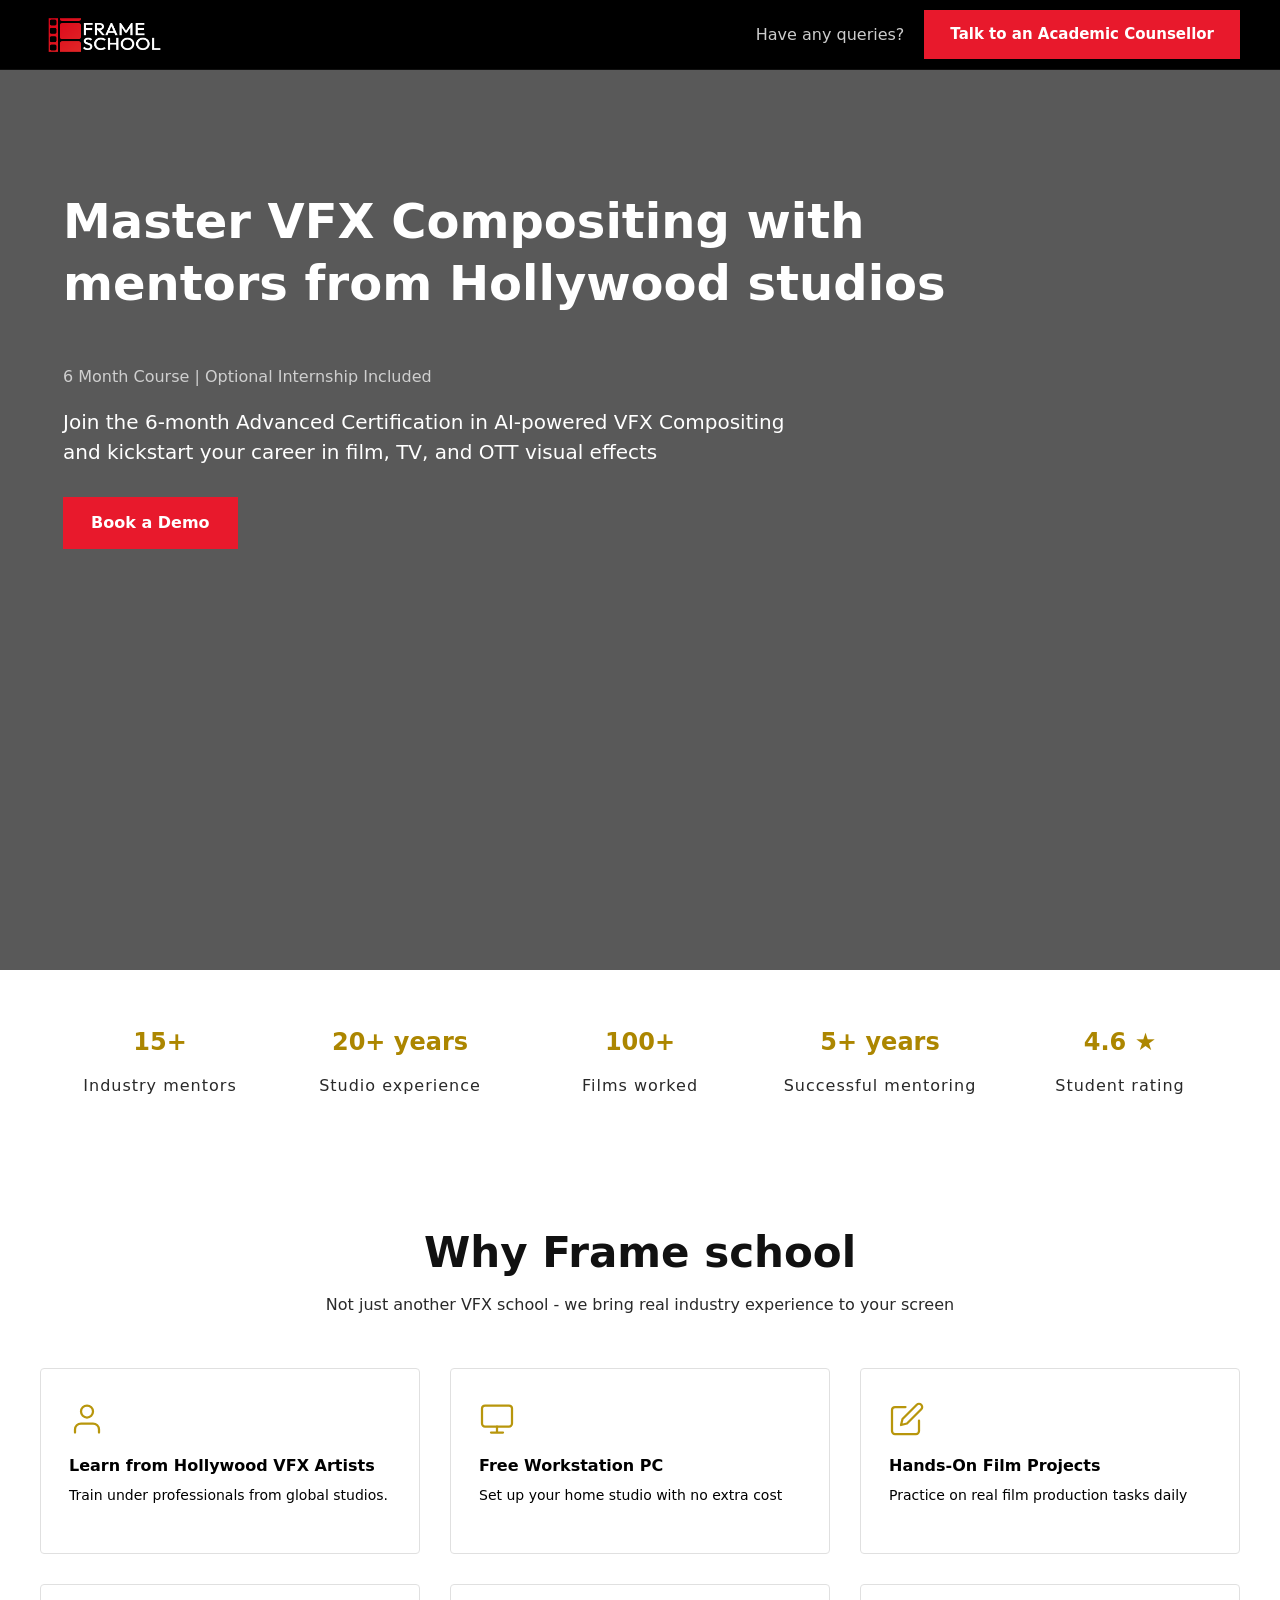
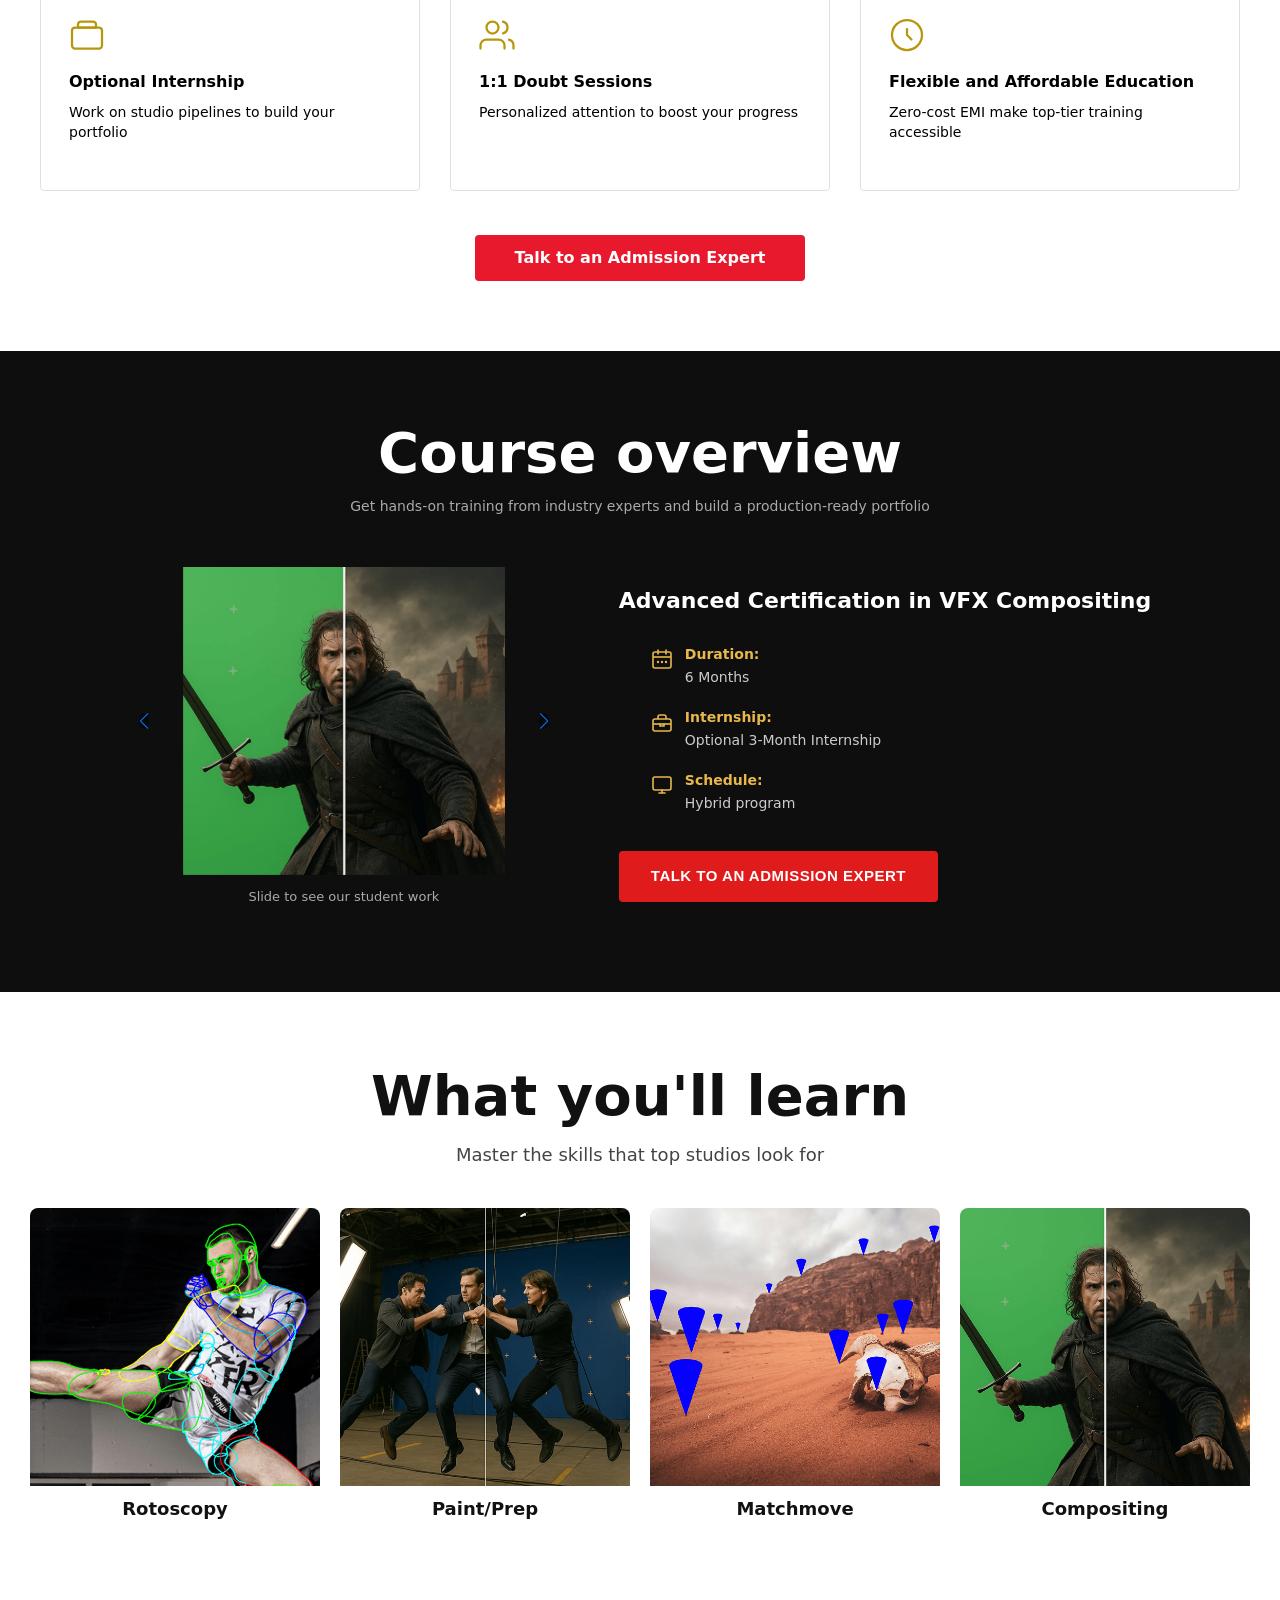
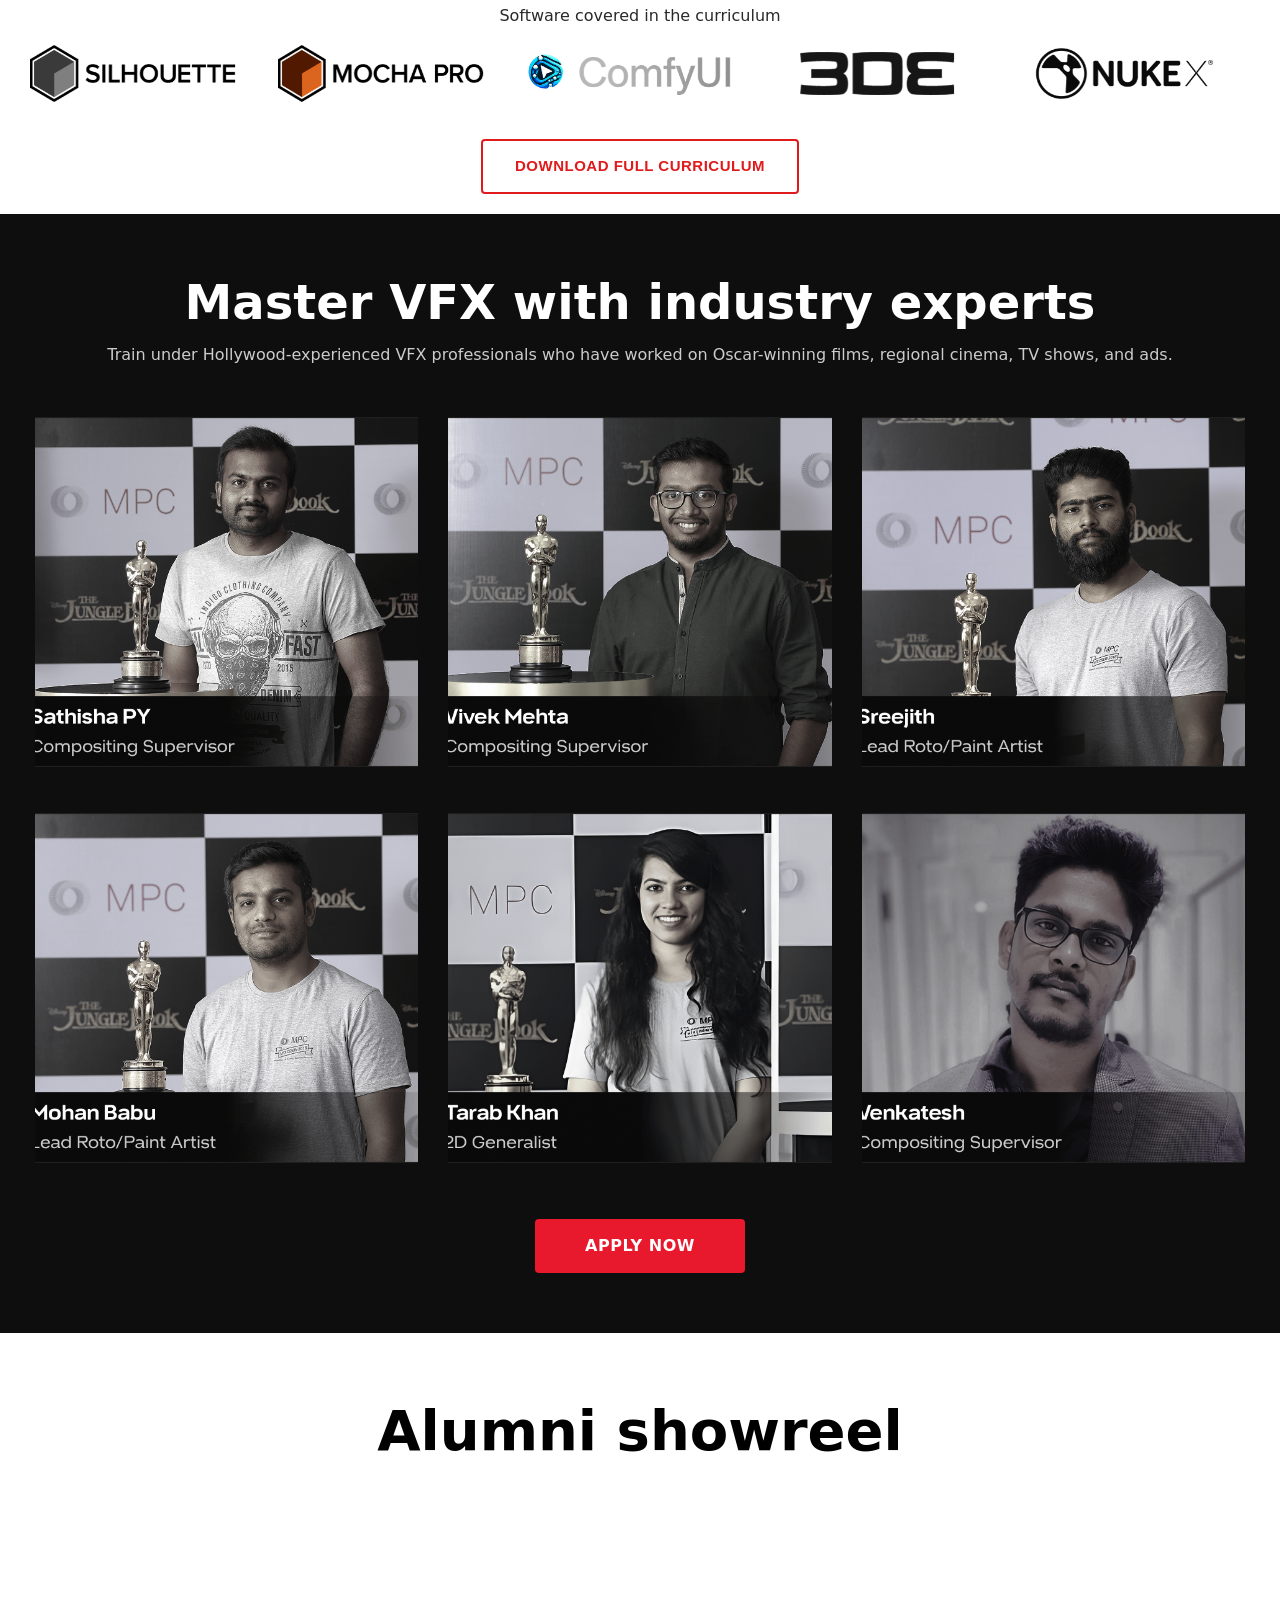
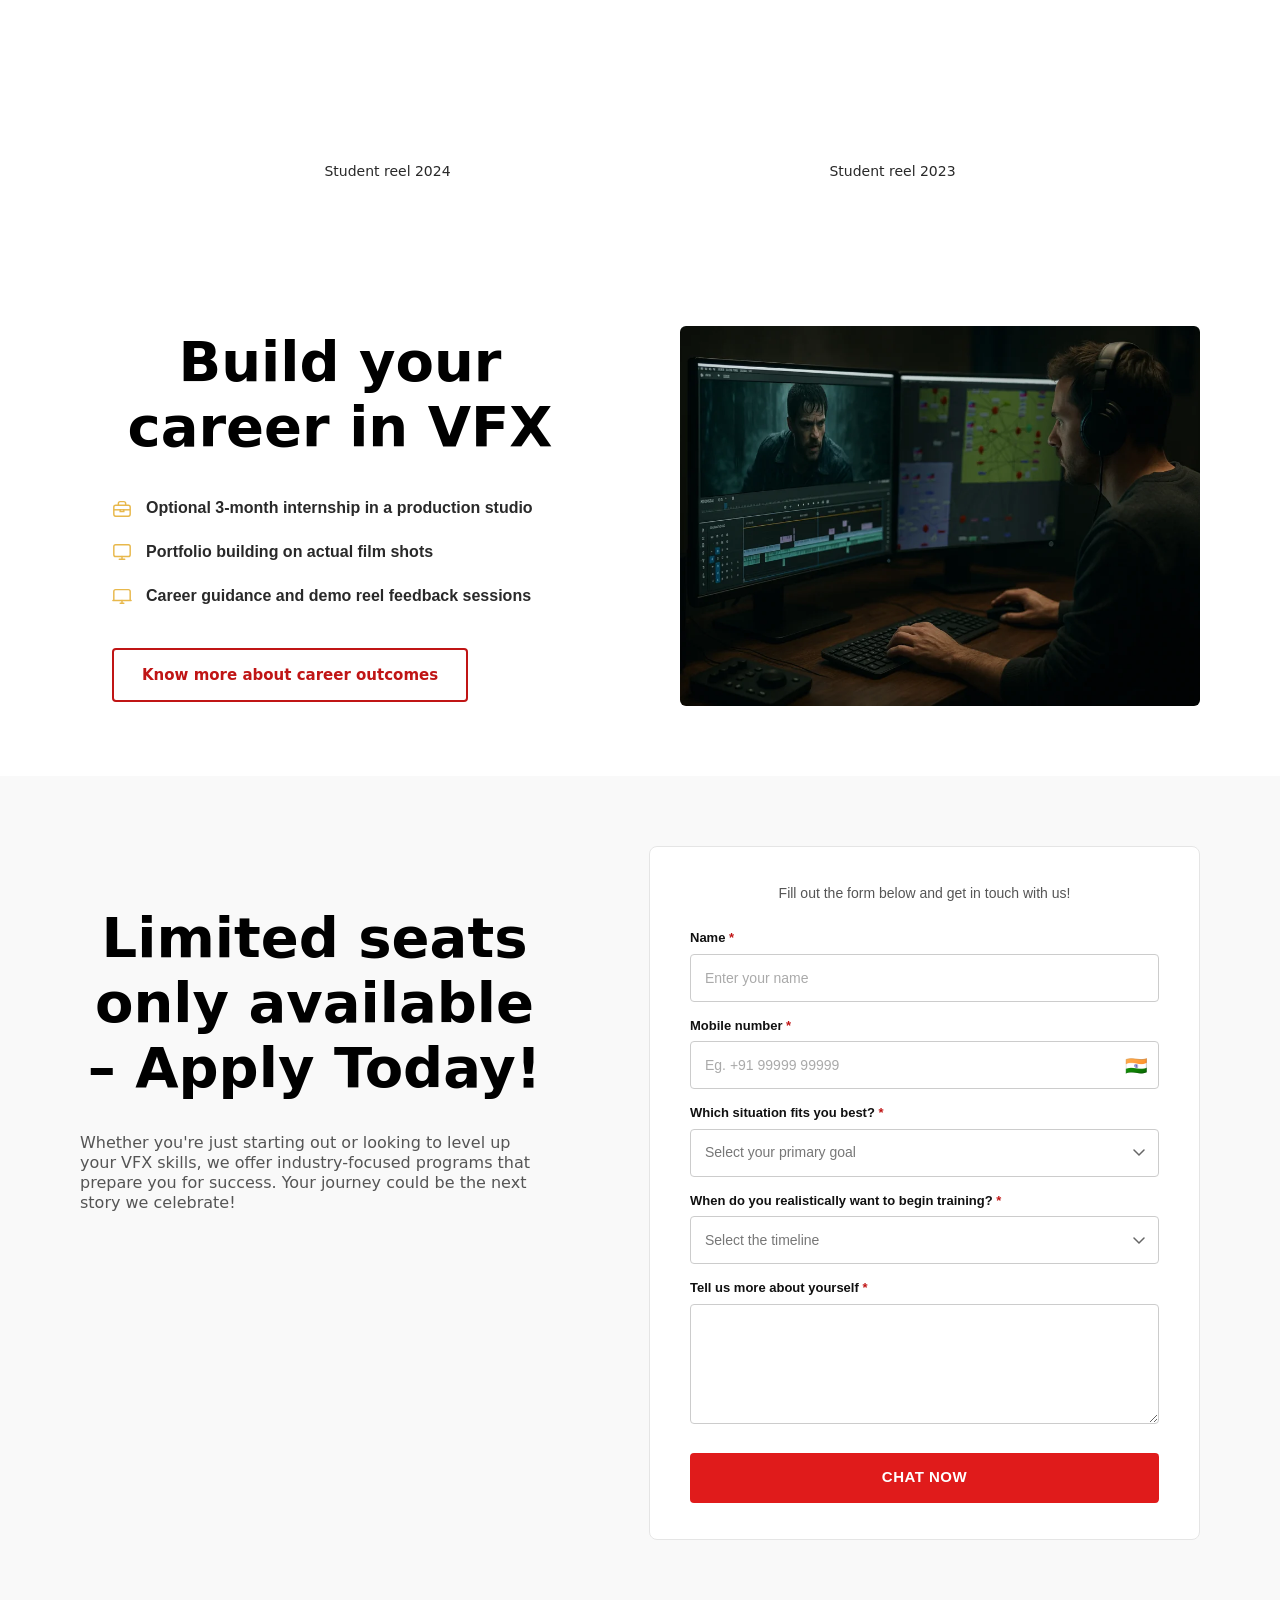
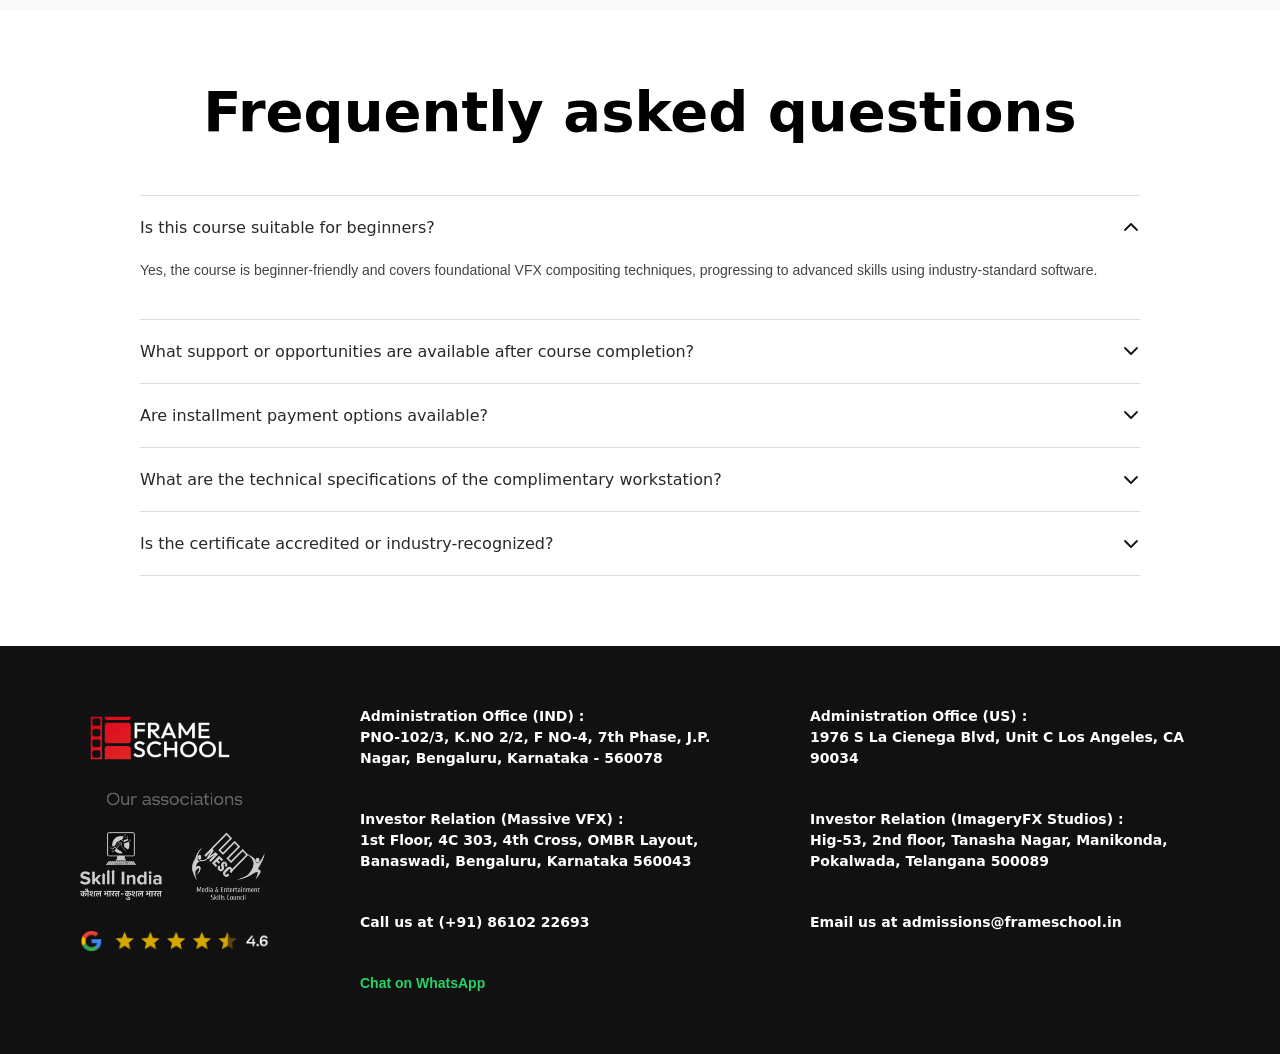
==== index.html @ 116ee4db "first commit" ====
<!DOCTYPE html>
<html lang="en">

<head>
  <meta charset="UTF-8">
  <meta name="viewport" content="width=device-width, initial-scale=1.0">
  <title>Advanced VFX Compositing course - Frame School</title>
  <link rel="stylesheet" href="css/bootstrap.min.css">
  <link rel="stylesheet" href="css/animate.css">
  <link rel="stylesheet" href="css/main.css">
  <link rel="stylesheet" href="https://cdn.jsdelivr.net/npm/swiper@11/swiper-bundle.min.css" />
</head>

<body>

  <!-- Header -->
  <header class="site-header">
    <div class="header-inner">
      <a href="/" class="header-logo">
        <img src="images/logo.webp" alt="Frame School" class="logo-img" />
      </a>
      <div class="header-right">
        <span class="header-query-text">Have any queries?</span>
        <a href="#apply" class="header-cta">Talk to an Academic Counsellor</a>
      </div>
    </div>
  </header>

  <!-- ════════════════════════════════
       HERO — loads instantly on page open
       no scroll trigger needed here
  ═════════════════════════════════════ -->
  <section class="hero">
    <video autoplay muted loop playsinline class="hero-video">
      <source src="https://frameschool.in/wp-content/uploads/2024/01/girl_server_room_showreel-1.mp4" type="video/mp4">
    </video>
    <div class="hero-image"></div>
    <div class="hero-overlay"></div>

    <div class="hero-content">

      <!-- fadeInDown: heading drops in from top -->
      <h1 class="animate__animated animate__fadeInDown"
          style="animation-duration:1s;">
        Master VFX Compositing with<br>
        mentors from Hollywood studios
      </h1>

      <!-- fadeInUp with delay: sub text rises up after heading -->
      <p class="hero-sub animate__animated animate__fadeInUp"
         style="animation-duration:1s; animation-delay:0.3s; opacity:0; animation-fill-mode:forwards;">
        6 Month Course | Optional Internship Included
      </p>

      <!-- fadeInUp with more delay: desc comes after sub -->
      <p class="hero-desc animate__animated animate__fadeInUp"
         style="animation-duration:1s; animation-delay:0.5s; opacity:0; animation-fill-mode:forwards;">
        Join the 6-month Advanced Certification in AI-powered VFX Compositing <br>
        and kickstart your career in film, TV, and OTT visual effects
      </p>

      <!-- fadeInUp last: button appears last -->
      <a href="#apply" class="hero-btn animate__animated animate__fadeInUp"
         style="animation-duration:1s; animation-delay:0.7s; opacity:0; animation-fill-mode:forwards;">
        Book a Demo
      </a>

    </div>
  </section>

  <!-- ════════════════════════════════
       STATS BAR
       fadeInUp staggered — each number
       pops up one after another
  ═════════════════════════════════════ -->
  <section class="stats-bar">
    <div class="stats-inner">

      <div class="stat-item aos-item" data-animation="fadeInUp" data-delay="0">
        <span class="stat-number">15+</span>
        <span class="stat-label">Industry mentors</span>
      </div>
      <div class="stat-item aos-item" data-animation="fadeInUp" data-delay="100">
        <span class="stat-number">20+ years</span>
        <span class="stat-label">Studio experience</span>
      </div>
      <div class="stat-item aos-item" data-animation="fadeInUp" data-delay="200">
        <span class="stat-number">100+</span>
        <span class="stat-label">Films worked</span>
      </div>
      <div class="stat-item aos-item" data-animation="fadeInUp" data-delay="300">
        <span class="stat-number">5+ years</span>
        <span class="stat-label">Successful mentoring</span>
      </div>
      <div class="stat-item aos-item" data-animation="fadeInUp" data-delay="400">
        <span class="stat-number">4.6 ★</span>
        <span class="stat-label">Student rating</span>
      </div>

    </div>
  </section>

  <!-- ════════════════════════════════
       WHY SECTION
       title: fadeInDown
       cards: fadeInUp staggered (3 per row)
  ═════════════════════════════════════ -->
  <section class="why-section">
    <div class="why-inner">

      <h2 class="why-title aos-item" data-animation="fadeInDown" data-delay="0">Why Frame school</h2>
      <p class="why-subtitle aos-item" data-animation="fadeInUp" data-delay="100">Not just another VFX school - we bring real industry experience to your screen</p>

      <div class="why-grid">

        <div class="why-card aos-item" data-animation="fadeInUp" data-delay="0">
          <div class="why-icon">
            <svg viewBox="0 0 24 24" fill="none" stroke="currentColor" stroke-width="1.5" stroke-linecap="round" stroke-linejoin="round">
              <path d="M20 21v-2a4 4 0 0 0-4-4H8a4 4 0 0 0-4 4v2" />
              <circle cx="12" cy="7" r="4" />
            </svg>
          </div>
          <h3 class="why-card-title">Learn from Hollywood VFX Artists</h3>
          <p class="why-card-desc">Train under professionals from global studios.</p>
        </div>

        <div class="why-card aos-item" data-animation="fadeInUp" data-delay="100">
          <div class="why-icon">
            <svg viewBox="0 0 24 24" fill="none" stroke="currentColor" stroke-width="1.5" stroke-linecap="round" stroke-linejoin="round">
              <rect x="2" y="3" width="20" height="14" rx="2" />
              <path d="M8 21h8M12 17v4" />
            </svg>
          </div>
          <h3 class="why-card-title">Free Workstation PC</h3>
          <p class="why-card-desc">Set up your home studio with no extra cost</p>
        </div>

        <div class="why-card aos-item" data-animation="fadeInUp" data-delay="200">
          <div class="why-icon">
            <svg viewBox="0 0 24 24" fill="none" stroke="currentColor" stroke-width="1.5" stroke-linecap="round" stroke-linejoin="round">
              <path d="M11 4H4a2 2 0 0 0-2 2v14a2 2 0 0 0 2 2h14a2 2 0 0 0 2-2v-7" />
              <path d="M18.5 2.5a2.121 2.121 0 0 1 3 3L12 15l-4 1 1-4 9.5-9.5z" />
            </svg>
          </div>
          <h3 class="why-card-title">Hands-On Film Projects</h3>
          <p class="why-card-desc">Practice on real film production tasks daily</p>
        </div>

        <div class="why-card aos-item" data-animation="fadeInUp" data-delay="0">
          <div class="why-icon">
            <svg viewBox="0 0 24 24" fill="none" stroke="currentColor" stroke-width="1.5" stroke-linecap="round" stroke-linejoin="round">
              <rect x="2" y="7" width="20" height="14" rx="2" />
              <path d="M16 3H8a2 2 0 0 0-2 2v2h12V5a2 2 0 0 0-2-2z" />
            </svg>
          </div>
          <h3 class="why-card-title">Optional Internship</h3>
          <p class="why-card-desc">Work on studio pipelines to build your portfolio</p>
        </div>

        <div class="why-card aos-item" data-animation="fadeInUp" data-delay="100">
          <div class="why-icon">
            <svg viewBox="0 0 24 24" fill="none" stroke="currentColor" stroke-width="1.5" stroke-linecap="round" stroke-linejoin="round">
              <path d="M17 21v-2a4 4 0 0 0-4-4H5a4 4 0 0 0-4 4v2" />
              <circle cx="9" cy="7" r="4" />
              <path d="M23 21v-2a4 4 0 0 0-3-3.87" />
              <path d="M16 3.13a4 4 0 0 1 0 7.75" />
            </svg>
          </div>
          <h3 class="why-card-title">1:1 Doubt Sessions</h3>
          <p class="why-card-desc">Personalized attention to boost your progress</p>
        </div>

        <div class="why-card aos-item" data-animation="fadeInUp" data-delay="200">
          <div class="why-icon">
            <svg viewBox="0 0 24 24" fill="none" stroke="currentColor" stroke-width="1.5" stroke-linecap="round" stroke-linejoin="round">
              <circle cx="12" cy="12" r="10" />
              <path d="M12 8v4l3 3" />
            </svg>
          </div>
          <h3 class="why-card-title">Flexible and Affordable Education</h3>
          <p class="why-card-desc">Zero-cost EMI make top-tier training accessible</p>
        </div>

      </div>

      <div class="why-cta aos-item" data-animation="fadeInUp" data-delay="0">
        <a href="#apply" class="why-btn">Talk to an Admission Expert</a>
      </div>

    </div>
  </section>

  <!-- ════════════════════════════════
       COURSE SECTION
       image slides in from left
       text slides in from right
  ═════════════════════════════════════ -->
  <section class="course-section">
    <div class="course-inner">

      <h2 class="course-title-main aos-item" data-animation="fadeInDown" data-delay="0">Course overview</h2>
      <p class="course-subtitle aos-item" data-animation="fadeInUp" data-delay="100">Get hands-on training from industry experts and build a production-ready portfolio</p>

      <div class="course-block">

        <div class="swiper-wrapper-box aos-item" data-animation="fadeInLeft" data-delay="0">
          <div class="swiper mySwiper">
            <div class="swiper-wrapper">
              <div class="swiper-slide">
                <img src="images/learn-section/COMPOSITING.png.webp" alt="Student work 1" />
              </div>
              <div class="swiper-slide">
                <img src="images/learn-section/PAINT.png.webp" alt="Student work 2" />
              </div>
            </div>
            <div class="swiper-button-prev"></div>
            <div class="swiper-button-next"></div>
          </div>
          <p class="swiper-caption">Slide to see our student work</p>
        </div>

        <div class="course-info aos-item" data-animation="fadeInRight" data-delay="200">
          <h3 class="course-title">Advanced Certification in VFX Compositing</h3>
          <ul class="info-list">

            <li class="info-item">
              <div class="info-icon">
                <svg width="22" height="22" viewBox="0 0 22 22" fill="none" xmlns="http://www.w3.org/2000/svg">
                  <rect x="2" y="4" width="18" height="16" rx="2" stroke="#e8b84b" stroke-width="1.6" fill="none" />
                  <path d="M2 9h18" stroke="#e8b84b" stroke-width="1.6" />
                  <path d="M7 2v4M15 2v4" stroke="#e8b84b" stroke-width="1.6" stroke-linecap="round" />
                  <circle cx="11" cy="14" r="1.2" fill="#e8b84b" />
                  <circle cx="7" cy="14" r="1.2" fill="#e8b84b" />
                  <circle cx="15" cy="14" r="1.2" fill="#e8b84b" />
                </svg>
              </div>
              <div class="info-text">
                <strong>Duration:</strong>
                <span>6 Months</span>
              </div>
            </li>

            <li class="info-item">
              <div class="info-icon">
                <svg width="22" height="22" viewBox="0 0 22 22" fill="none" xmlns="http://www.w3.org/2000/svg">
                  <rect x="2" y="8" width="18" height="12" rx="2" stroke="#e8b84b" stroke-width="1.6" fill="none" />
                  <path d="M7 8V6a2 2 0 0 1 2-2h4a2 2 0 0 1 2 2v2" stroke="#e8b84b" stroke-width="1.6" fill="none" />
                  <path d="M2 13h18" stroke="#e8b84b" stroke-width="1.6" />
                  <path d="M9 13v2h4v-2" stroke="#e8b84b" stroke-width="1.6" stroke-linecap="round" />
                </svg>
              </div>
              <div class="info-text">
                <strong>Internship:</strong>
                <span>Optional 3-Month Internship</span>
              </div>
            </li>

            <li class="info-item">
              <div class="info-icon">
                <svg width="22" height="22" viewBox="0 0 22 22" fill="none" xmlns="http://www.w3.org/2000/svg">
                  <rect x="2" y="3" width="18" height="13" rx="2" stroke="#e8b84b" stroke-width="1.6" fill="none" />
                  <path d="M8 19h6M11 16v3" stroke="#e8b84b" stroke-width="1.6" stroke-linecap="round" />
                </svg>
              </div>
              <div class="info-text">
                <strong>Schedule:</strong>
                <span>Hybrid program</span>
              </div>
            </li>

          </ul>
          <button class="btn-cta">Talk to an Admission Expert</button>
        </div>

      </div>
    </div>
  </section>

  <!-- ════════════════════════════════
       LEARN SECTION
       cards: fadeInUp staggered
  ═════════════════════════════════════ -->
  <section class="learn-section">
    <div class="learn-inner">
      <h2 class="learn-title aos-item" data-animation="fadeInDown" data-delay="0">What you'll learn</h2>
      <p class="learn-subtitle aos-item" data-animation="fadeInUp" data-delay="100">Master the skills that top studios look for</p>

      <div class="learn-grid">
        <div class="learn-card aos-item" data-animation="fadeInUp" data-delay="0">
          <img src="images/learn-section/ROTOSCOPE.png.webp" alt="Rotoscopy">
          <h3 class="learn-card-title">Rotoscopy</h3>
        </div>
        <div class="learn-card aos-item" data-animation="fadeInUp" data-delay="100">
          <img src="images/learn-section/PAINT.png.webp" alt="Paint/Prep">
          <h3 class="learn-card-title">Paint/Prep</h3>
        </div>
        <div class="learn-card aos-item" data-animation="fadeInUp" data-delay="200">
          <img src="images/learn-section/MATCHMOVE.png.webp" alt="Matchmove">
          <h3 class="learn-card-title">Matchmove</h3>
        </div>
        <div class="learn-card aos-item" data-animation="fadeInUp" data-delay="300">
          <img src="images/learn-section/COMPOSITING.png.webp" alt="Compositing">
          <h3 class="learn-card-title">Compositing</h3>
        </div>
      </div>
    </div>
  </section>

  <!-- ════════════════════════════════
       CURRICULUM SECTION
       logos: zoomIn staggered
  ═════════════════════════════════════ -->
  <section class="curriculum-section">
    <div class="curriculum-inner">
      <h2 class="curriculum-title aos-item" data-animation="fadeInUp" data-delay="0">Software covered in the curriculum</h2>
      <div class="curriculum-grid">
        <div class="curriculum-item aos-item" data-animation="zoomIn" data-delay="0">
          <img src="images/curriculum/SILHOUETTE.png.webp" alt="Silhouette">
        </div>
        <div class="curriculum-item aos-item" data-animation="zoomIn" data-delay="100">
          <img src="images/curriculum/MOCHA.png.webp" alt="Mocha">
        </div>
        <div class="curriculum-item aos-item" data-animation="zoomIn" data-delay="200">
          <img src="images/curriculum/COMFY.png.webp" alt="ComfyUI">
        </div>
        <div class="curriculum-item aos-item" data-animation="zoomIn" data-delay="300">
          <img src="images/curriculum/3DE.png.webp" alt="3DE">
        </div>
        <div class="curriculum-item aos-item" data-animation="zoomIn" data-delay="400">
          <img src="images/curriculum/NUKE.png.webp" alt="NUKE X">
        </div>
      </div>
      <a href="#" class="curriculum-cta aos-item" data-animation="fadeInUp" data-delay="0">Download Full Curriculum</a>
    </div>
  </section>

  <!-- ════════════════════════════════
       MENTORS SECTION
       photos: fadeInUp staggered
  ═════════════════════════════════════ -->
  <section class="mentors-section">
    <div class="mentors-inner">
      <h2 class="mentors-title aos-item" data-animation="fadeInDown" data-delay="0">Master VFX with industry experts</h2>
      <p class="mentors-subtitle aos-item" data-animation="fadeInUp" data-delay="100">Train under Hollywood-experienced VFX professionals who have worked on Oscar-winning films, regional cinema, TV shows, and ads.</p>

      <!-- Desktop Grid -->
      <div class="mentors-grid">
        <div class="mentor-card aos-item" data-animation="fadeInUp" data-delay="0">
          <img src="images/experts/sathisha-2.png.webp" alt="Sathisha PY">
        </div>
        <div class="mentor-card aos-item" data-animation="fadeInUp" data-delay="100">
          <img src="images/experts/Vivek.png.webp" alt="Vivek Mehta">
        </div>
        <div class="mentor-card aos-item" data-animation="fadeInUp" data-delay="200">
          <img src="images/experts/Sreejith.png.webp" alt="Sreejith">
        </div>
        <div class="mentor-card aos-item" data-animation="fadeInUp" data-delay="0">
          <img src="images/experts/Mohan.png.webp" alt="Mentor 4">
        </div>
        <div class="mentor-card aos-item" data-animation="fadeInUp" data-delay="100">
          <img src="images/experts/Tarab.png.webp" alt="Mentor 5">
        </div>
        <div class="mentor-card aos-item" data-animation="fadeInUp" data-delay="200">
          <img src="images/experts/Venkatesh.png.webp" alt="Mentor 6">
        </div>
      </div>

      <!-- Mobile Swiper -->
      <div class="mentors-swiper myMentorsSwiper">
        <div class="swiper-wrapper">
          <div class="swiper-slide mentors-swiper-slide">
            <img src="images/experts/sathisha-2.png.webp" alt="Sathisha PY">
          </div>
          <div class="swiper-slide mentors-swiper-slide">
            <img src="images/experts/Vivek.png.webp" alt="Vivek Mehta">
          </div>
          <div class="swiper-slide mentors-swiper-slide">
            <img src="images/experts/Sreejith.png.webp" alt="Sreejith">
          </div>
          <div class="swiper-slide mentors-swiper-slide">
            <img src="images/experts/Mohan.png.webp" alt="Mentor 4">
          </div>
          <div class="swiper-slide mentors-swiper-slide">
            <img src="images/experts/Tarab.png.webp" alt="Mentor 5">
          </div>
          <div class="swiper-slide mentors-swiper-slide">
            <img src="images/experts/Venkatesh.png.webp" alt="Mentor 6">
          </div>
        </div>
        <div class="swiper-button-prev"></div>
        <div class="swiper-button-next"></div>
      </div>

      <div class="mentors-cta aos-item" data-animation="fadeInUp" data-delay="0">
        <a href="#apply" class="apply-btn">Apply Now</a>
      </div>
    </div>
  </section>

  <!-- ════════════════════════════════
       ALUMNI SECTION
       left video: fadeInLeft
       right video: fadeInRight
  ═════════════════════════════════════ -->
  <section class="alumni-section">
    <div class="alumni-inner">
      <h1 class="alumni-title aos-item" data-animation="fadeInDown" data-delay="0">Alumni showreel</h1>
      <div class="alumni-flex">
        <div class="alumni-video-wrap aos-item" data-animation="fadeInLeft" data-delay="0">
          <iframe
            src="https://www.youtube.com/embed/72F4--kmD5Q?start=22"
            title="Student reel 2024"
            frameborder="0"
            allow="accelerometer; autoplay; clipboard-write; encrypted-media; gyroscope; picture-in-picture"
            allowfullscreen>
          </iframe>
          <p class="alumni-caption">Student reel 2024</p>
        </div>
        <div class="alumni-video-wrap aos-item" data-animation="fadeInRight" data-delay="200">
          <iframe
            src="https://www.youtube.com/embed/cvOcm3VFqwY?start=1"
            title="Student reel 2023"
            frameborder="0"
            allow="accelerometer; autoplay; clipboard-write; encrypted-media; gyroscope; picture-in-picture"
            allowfullscreen>
          </iframe>
          <p class="alumni-caption">Student reel 2023</p>
        </div>
      </div>
    </div>
  </section>

  <!-- ════════════════════════════════
       CAREER SECTION
       left text: fadeInLeft
       right image: fadeInRight
  ═════════════════════════════════════ -->
  <section class="career-section">
    <div class="career-inner">

      <div class="career-left aos-item" data-animation="fadeInLeft" data-delay="0">
        <h2 class="career-title">Build your career in VFX</h2>
        <ul class="career-list">
          <li class="career-item">
            <span class="career-icon">
              <svg width="20" height="20" viewBox="0 0 22 22" fill="none" xmlns="http://www.w3.org/2000/svg">
                <rect x="2" y="8" width="18" height="12" rx="2" stroke="#e8b84b" stroke-width="1.6" fill="none"/>
                <path d="M7 8V6a2 2 0 0 1 2-2h4a2 2 0 0 1 2 2v2" stroke="#e8b84b" stroke-width="1.6" fill="none"/>
                <path d="M2 13h18" stroke="#e8b84b" stroke-width="1.6"/>
                <path d="M9 13v2h4v-2" stroke="#e8b84b" stroke-width="1.6" stroke-linecap="round"/>
              </svg>
            </span>
            Optional 3-month internship in a production studio
          </li>
          <li class="career-item">
            <span class="career-icon">
              <svg width="20" height="20" viewBox="0 0 22 22" fill="none" xmlns="http://www.w3.org/2000/svg">
                <rect x="2" y="3" width="18" height="13" rx="2" stroke="#e8b84b" stroke-width="1.6" fill="none"/>
                <path d="M8 19h6M11 16v3" stroke="#e8b84b" stroke-width="1.6" stroke-linecap="round"/>
              </svg>
            </span>
            Portfolio building on actual film shots
          </li>
          <li class="career-item">
            <span class="career-icon">
              <svg width="20" height="20" viewBox="0 0 22 22" fill="none" xmlns="http://www.w3.org/2000/svg">
                <path d="M2 16V6a2 2 0 0 1 2-2h14a2 2 0 0 1 2 2v10" stroke="#e8b84b" stroke-width="1.6" fill="none" stroke-linejoin="round"/>
                <path d="M1 16h20" stroke="#e8b84b" stroke-width="1.6" stroke-linecap="round"/>
                <path d="M9 19h4M11 16v3" stroke="#e8b84b" stroke-width="1.6" stroke-linecap="round"/>
              </svg>
            </span>
            Career guidance and demo reel feedback sessions
          </li>
        </ul>
        <a href="#apply" class="career-btn">Know more about career outcomes</a>
      </div>

      <div class="career-right aos-item" data-animation="fadeInRight" data-delay="200">
        <img src="images/carrer/1-copy-1024x683.jpg.webp" alt="VFX Artist at work" class="career-img" />
      </div>

    </div>
  </section>

  <!-- ════════════════════════════════
       APPLY SECTION
       left: fadeInLeft
       form: fadeInRight
  ═════════════════════════════════════ -->
  <section class="apply-section" id="apply">
    <div class="apply-inner">

      <div class="apply-left aos-item" data-animation="fadeInLeft" data-delay="0">
        <h2 class="apply-title">Limited seats only available – Apply Today!</h2>
        <p class="apply-desc">Whether you're just starting out or looking to level up your VFX skills, we offer industry-focused programs that prepare you for success. Your journey could be the next story we celebrate!</p>
      </div>

      <div class="apply-right aos-item" data-animation="fadeInRight" data-delay="200">
        <p class="form-top-text">Fill out the form below and get in touch with us!</p>

        <div class="form-group">
          <label class="form-label">Name <span class="req">*</span></label>
          <input type="text" id="name" class="form-input" placeholder="Enter your name" />
          <div class="form-error" id="name-error">Name is required.</div>
        </div>

        <div class="form-group">
          <label class="form-label">Mobile number <span class="req">*</span></label>
          <div class="phone-wrap">
            <input type="tel" id="phone" class="form-input phone-input" placeholder="Eg. +91 99999 99999" />
            <span class="flag">🇮🇳</span>
          </div>
          <div class="form-error" id="phone-error">This field is required. Please input a phone number.</div>
        </div>

        <div class="form-group">
          <label class="form-label">Which situation fits you best? <span class="req">*</span></label>
          <div class="select-wrap">
            <select id="goal" class="form-select">
              <option value="" disabled selected>Select your primary goal</option>
              <option>I want to start a career in VFX</option>
              <option>I want to upgrade my existing skills</option>
              <option>I'm exploring options</option>
            </select>
            <span class="select-arrow">
              <svg width="12" height="8" viewBox="0 0 12 8" fill="none">
                <path d="M1 1l5 5 5-5" stroke="#666" stroke-width="1.5" stroke-linecap="round"/>
              </svg>
            </span>
          </div>
          <div class="form-error" id="goal-error">This field is required.</div>
        </div>

        <div class="form-group">
          <label class="form-label">When do you realistically want to begin training? <span class="req">*</span></label>
          <div class="select-wrap">
            <select id="timeline" class="form-select">
              <option value="" disabled selected>Select the timeline</option>
              <option>Immediately</option>
              <option>Within 1 month</option>
              <option>Within 3 months</option>
              <option>Just exploring</option>
            </select>
            <span class="select-arrow">
              <svg width="12" height="8" viewBox="0 0 12 8" fill="none">
                <path d="M1 1l5 5 5-5" stroke="#666" stroke-width="1.5" stroke-linecap="round"/>
              </svg>
            </span>
          </div>
          <div class="form-error" id="timeline-error">This field is required.</div>
        </div>

        <div class="form-group">
          <label class="form-label">Tell us more about yourself <span class="req">*</span></label>
          <textarea id="about" class="form-textarea"></textarea>
          <div class="form-error" id="about-error">This field is mandatory.</div>
        </div>

        <button class="form-btn" onclick="handleSubmit()">Chat Now</button>
      </div>

    </div>
  </section>

  <!-- ════════════════════════════════
       FAQ SECTION
       items: fadeInUp staggered
  ═════════════════════════════════════ -->
  <section class="faq-section">
    <div class="faq-inner">

      <h2 class="faq-title aos-item" data-animation="fadeInDown" data-delay="0">Frequently asked questions</h2>

      <div class="faq-list">

        <div class="faq-item aos-item" data-animation="fadeInUp" data-delay="0">
          <input type="checkbox" id="faq1" class="faq-toggle" checked />
          <label class="faq-question" for="faq1">
            <span>Is this course suitable for beginners?</span>
            <svg class="faq-icon" width="18" height="18" viewBox="0 0 18 18" fill="none">
              <path d="M3 6l6 6 6-6" stroke="#111" stroke-width="1.8" stroke-linecap="round" stroke-linejoin="round"/>
            </svg>
          </label>
          <div class="faq-answer">
            <p>Yes, the course is beginner-friendly and covers foundational VFX compositing techniques, progressing to advanced skills using industry-standard software.</p>
          </div>
        </div>

        <div class="faq-item aos-item" data-animation="fadeInUp" data-delay="100">
          <input type="checkbox" id="faq2" class="faq-toggle" />
          <label class="faq-question" for="faq2">
            <span>What support or opportunities are available after course completion?</span>
            <svg class="faq-icon" width="18" height="18" viewBox="0 0 18 18" fill="none">
              <path d="M3 6l6 6 6-6" stroke="#111" stroke-width="1.8" stroke-linecap="round" stroke-linejoin="round"/>
            </svg>
          </label>
          <div class="faq-answer">
            <p>We provide career support, portfolio reviews, and placement assistance to help you start your VFX career in top studios.</p>
          </div>
        </div>

        <div class="faq-item aos-item" data-animation="fadeInUp" data-delay="200">
          <input type="checkbox" id="faq3" class="faq-toggle" />
          <label class="faq-question" for="faq3">
            <span>Are installment payment options available?</span>
            <svg class="faq-icon" width="18" height="18" viewBox="0 0 18 18" fill="none">
              <path d="M3 6l6 6 6-6" stroke="#111" stroke-width="1.8" stroke-linecap="round" stroke-linejoin="round"/>
            </svg>
          </label>
          <div class="faq-answer">
            <p>Yes, we offer <b>zero-interest installment</b> plans for a limited time, making it easier to manage your course fees. Don't miss this opportunity – contact us now for more details!</p>
          </div>
        </div>

        <div class="faq-item aos-item" data-animation="fadeInUp" data-delay="300">
          <input type="checkbox" id="faq4" class="faq-toggle" />
          <label class="faq-question" for="faq4">
            <span>What are the technical specifications of the complimentary workstation?</span>
            <svg class="faq-icon" width="18" height="18" viewBox="0 0 18 18" fill="none">
              <path d="M3 6l6 6 6-6" stroke="#111" stroke-width="1.8" stroke-linecap="round" stroke-linejoin="round"/>
            </svg>
          </label>
          <div class="faq-answer">
            <p>Processor: Intel Xeon 14 Core, E5 2680 V4 | RAM: 16GB DDR4 | Storage: 256GB SSD &amp; 1TB HDD | Graphics Card: 4GB | This system is fully compatible with the course, ensuring smooth performance for VFX compositing tasks.</p>
          </div>
        </div>

        <div class="faq-item aos-item" data-animation="fadeInUp" data-delay="400">
          <input type="checkbox" id="faq5" class="faq-toggle" />
          <label class="faq-question" for="faq5">
            <span>Is the certificate accredited or industry-recognized?</span>
            <svg class="faq-icon" width="18" height="18" viewBox="0 0 18 18" fill="none">
              <path d="M3 6l6 6 6-6" stroke="#111" stroke-width="1.8" stroke-linecap="round" stroke-linejoin="round"/>
            </svg>
          </label>
          <div class="faq-answer">
            <p>Yes, this certificate is industry-recognized by the Media and Entertainment Skills Council of India and Skill India. Additionally, you'll receive an internship completion certificate (studio name may vary based on our partner studios), equipping you with the in-demand skills sought by leading VFX studios.</p>
          </div>
        </div>

      </div>
    </div>
  </section>

  <!-- Sticky Chat Button (mobile only) -->
  <div class="sticky-chat">
    <a href="https://wa.me/918610222693" class="sticky-chat-btn">Chat Now</a>
  </div>

  <!-- Footer -->
  <footer class="footer-section">
    <div class="footer-inner">

      <div class="footer-left aos-item" data-animation="fadeInUp" data-delay="0">
        <div class="footer-logo">
          <img src="images/footer/logo-dark_mode.png.webp" alt="Frame School" />
        </div>
        <div class="footer-assoc-logos">
          <img src="images/footer/associates.png.webp" alt="Skill India" />
        </div>
        <div class="footer-assoc-logos">
          <img src="images/footer/google-rating-1.png.webp" alt="Google Rating" />
        </div>
      </div>

      <div class="footer-mid aos-item" data-animation="fadeInUp" data-delay="100">
        <div class="footer-address-block">
          <p class="footer-addr-title">Administration Office (IND) :<br>
          PNO-102/3, K.NO 2/2, F NO-4, 7th Phase, J.P. Nagar, Bengaluru, Karnataka - 560078</p>
        </div>
        <div class="footer-address-block">
          <p class="footer-addr-title">Investor Relation (Massive VFX) :<br>
          1st Floor, 4C 303, 4th Cross, OMBR Layout, Banaswadi, Bengaluru, Karnataka 560043</p>
        </div>
        <div class="footer-address-block">
          <p class="footer-addr-title">Call us at (+91) 86102 22693</p>
        </div>
        <div class="footer-address-block">
          <a href="https://wa.me/918610222693" class="footer-whatsapp">Chat on WhatsApp</a>
        </div>
      </div>

      <div class="footer-right aos-item" data-animation="fadeInUp" data-delay="200">
        <div class="footer-address-block">
          <p class="footer-addr-title">Administration Office (US) :<br>
          1976 S La Cienega Blvd, Unit C Los Angeles, CA 90034</p>
        </div>
        <div class="footer-address-block">
          <p class="footer-addr-title">Investor Relation (ImageryFX Studios) :<br>
          Hig-53, 2nd floor, Tanasha Nagar, Manikonda, Pokalwada, Telangana 500089</p>
        </div>
        <div class="footer-address-block">
          <p class="footer-addr-title">Email us at <a href="mailto:admissions@frameschool.in" class="footer-email">admissions@frameschool.in</a></p>
        </div>
      </div>

    </div>
  </footer>

  <!-- ════════════════════════════════
       SCRIPTS
  ═════════════════════════════════════ -->
  <script src="js/bootstrap.bundle.min.js"></script>
  <script src="https://cdn.jsdelivr.net/npm/swiper@11/swiper-bundle.min.js"></script>

  <!-- Swiper init -->
  <script>
    const swiper = new Swiper(".mySwiper", {
      loop: true,
      grabCursor: true,
      navigation: {
        nextEl: ".mySwiper .swiper-button-next",
        prevEl: ".mySwiper .swiper-button-prev",
      },
      speed: 500,
    });

    const mentorsSwiper = new Swiper(".myMentorsSwiper", {
      loop: true,
      grabCursor: true,
      navigation: {
        nextEl: ".myMentorsSwiper .swiper-button-next",
        prevEl: ".myMentorsSwiper .swiper-button-prev",
      },
      speed: 500,
      slidesPerView: 1,
    });
  </script>

  <!-- Sticky chat -->
  <script>
    const stickyChat = document.querySelector('.sticky-chat');
    const footer = document.querySelector('.footer-section');

    function checkSticky() {
      if (window.innerWidth > 768) {
        stickyChat.style.transform = 'translateY(100%)';
        return;
      }
      const footerTop = footer.getBoundingClientRect().top;
      stickyChat.style.transform = footerTop <= window.innerHeight ? 'translateY(100%)' : 'translateY(0)';
    }

    window.addEventListener('scroll', checkSticky);
    window.addEventListener('resize', checkSticky);
    window.addEventListener('load', checkSticky);
    checkSticky();
  </script>

  <!-- Form validation -->
  <script>
    function handleSubmit() {
      let valid = true;
      const fields = [
        { id: 'name',     errorId: 'name-error' },
        { id: 'phone',    errorId: 'phone-error' },
        { id: 'goal',     errorId: 'goal-error' },
        { id: 'timeline', errorId: 'timeline-error' },
        { id: 'about',    errorId: 'about-error' },
      ];
      fields.forEach(({ id, errorId }) => {
        const val = document.getElementById(id).value.trim();
        const err = document.getElementById(errorId);
        if (!val) {
          err.classList.add('show');
          valid = false;
        } else {
          err.classList.remove('show');
        }
      });
      if (valid) alert('Form submitted successfully!');
    }
  </script>


  <script>
    document.addEventListener('DOMContentLoaded', function () {

      const items = document.querySelectorAll('.aos-item');

      /* Step 1: hide all items before animation */
      items.forEach(function (el) {
        el.style.opacity    = '0';
        el.style.visibility = 'hidden';
      });

      /* Step 2: set up observer */
      const observer = new IntersectionObserver(function (entries) {
        entries.forEach(function (entry) {
          if (entry.isIntersecting) {
            const el        = entry.target;
            const animation = el.dataset.animation || 'fadeInUp';
            const delay     = parseInt(el.dataset.delay) || 0;

            /* Step 3: wait for delay then fire animation */
            setTimeout(function () {
              el.style.visibility = 'visible';
              el.style.opacity    = '1';
              el.classList.add('animate__animated', 'animate__' + animation);

              /* Step 4: stop observing after animation fires */
              observer.unobserve(el);
            }, delay);
          }
        });
      }, {
        threshold:   0.12,              /* fires when 12% of element is visible */
        rootMargin: '0px 0px -40px 0px' /* small offset so it doesn't fire too early */
      });

      /* Step 5: observe every item */
      items.forEach(function (el) {
        observer.observe(el);
      });

    });
  </script>

</body>
</html>
---- css/main.css ----
/* @import url('https://fonts.googleapis.com/css2?family=Teko:wght@400;600;700&display=swap'); */


* {
  box-sizing: border-box;
  margin: 0;
  padding: 0;
}

/* body {
  font-family: 'Teko', sans-serif;
} */

.site-header {
  position: sticky !important;
  top: 0 !important;
  z-index: 1000;
  background-color: #000000;
  width: 100%;
  height: 70px;
  display: flex;
  align-items: center;
  border-bottom: 1px solid rgba(255, 255, 255, 0.06);
}


.header-inner {
  width: 100%;
  max-width: 1280px;
  margin: 0 auto;
  padding: 0 40px;
  display: flex;
  align-items: center;
  justify-content: space-between;
}


.header-logo {
  display: flex;
  align-items: center;
  text-decoration: none;
  flex-shrink: 0;
}

.logo-img {
  height: 50px;
  width: 129px;
  display: block;
}


.header-right {
  display: flex;
  align-items: center;
  gap: 20px;
  flex-shrink: 0;
}


.header-query-text {
  font-size: 16px;
  font-weight: 400;
  color: #ccc;
  white-space: nowrap;
}

.header-cta {
    display: inline-block;
    background-color: #e8192c;
    color: #ffffff;
    font-size: 15px;
    font-weight: 700;
    padding: 17px 26px;
    border: none;
    border-radius: 0;
    cursor: pointer;
    text-decoration: none;
    white-space: nowrap;
    line-height: 1;
    transition: background-color 0.2s ease;
}

.header-cta:hover {
  background-color: #c41525;
}
/* HERO SECTION */
.hero {
  position: relative;
  width: 100%;
  height: 100vh;
  overflow: hidden;
  color: #fff;
}

/* VIDEO (Desktop) */
.hero-video {
  position: absolute;
  top: 0;
  left: 0;
  width: 100%;
  height: 100%;
  object-fit: cover;
  display: block;
}

/* IMAGE (Mobile fallback) */
.hero-image {
  position: absolute;
  top: 0;
  left: 0;
  width: 100%;
  height: 100%;
  background: url('../images/download.webp') center/cover no-repeat;
  display: none;
}

.hero-overlay {
  position: absolute;
  inset: 0;
  background: rgba(0,0,0,0.65);
}

/* CONTENT */
.hero-content {
  position: relative;
  padding-left:63px;
  z-index: 2;
  max-width: 1100px;
  padding-top: 120px;
}

/* HEADING */
.hero h1 {
  font-size: 48px;
  font-weight: 700;
  line-height: 1.3;
  margin-bottom: 20px;
}

/* SUB TEXT */
.hero-sub {
  font-size: 16px;
  color: #cfcfcf;
  font-weight: 400;
  line-height: 125%;
text-align: left;
    padding-top: 32px;
    padding-bottom: 4px;
}

/* DESCRIPTION */
.hero-desc {
  font-size: 20px;
  /* max-width: 600px; */
  color: #ffff;
  font-weight: 500;
  margin-bottom: 30px;
}

/* BUTTON */
.hero-btn {
  display: inline-block;
  background: #e8192c;
  color: #fff;
  padding: 14px 28px;
  font-weight: 600;
  text-decoration: none;
}

/* ── STATS BAR ── */
.stats-bar {
  background-color: #ffffff;
  width: 100%;
  padding: 60px 0;
}


.stats-inner {
  max-width: 1280px;
  margin: 0 auto;
  padding: 0 40px;
  display: flex;
  align-items: center;
  justify-content: space-between;
}


.stat-item {
  display: flex;
  flex-direction: column;
  align-items: center;
  gap: 20px;
  text-align: center;
  flex: 1;
}

.stat-number {
  font-size: 24px;
  font-weight: 700;
  color: #ac8600;
  line-height: 1;
}

.stat-label {
  font-size: 16px;
  font-weight: 500;
  color: #292929;
  letter-spacing: 1px;
}

/* ── WHY SECTION ── */
.why-section {
  background-color: #ffffff;
  width: 100%;
  padding: 70px 0;
}

/* ── INNER WRAPPER ── */
.why-inner {
  max-width: 1280px;
  margin: 0 auto;
  padding: 0 40px;
  display: flex;
  flex-direction: column;
  align-items: center;
}

/* ── TITLE ── */
.why-title {
  font-size: 42px;
  font-weight: 800;
  color: #111111;
  text-align: center;
  margin-bottom: 14px;
  line-height: 1.2;
}

/* ── SUBTITLE ── */
.why-subtitle {
  font-size: 16px;
  font-weight: 400;
  color: #292929;
  text-align: center;
  margin-bottom: 50px;
  line-height: 1.6;
}

/* ── FLEX GRID — 3 columns on desktop ── */
.why-grid {
  width: 100%;
  display: flex;
  flex-wrap: wrap;
  gap: 30px;
  margin-bottom: 44px;
}

/* ── EACH CARD ── */
.why-card {
  flex: 1 1 calc(33.333% - 20px);
  padding: 32px 28px;
  background-color: #ffffff;
  border: 1px solid #e0e0e0;
  border-radius: 4px;
}

/* ── ICON ── */
.why-icon {
  width: 36px;
  height: 36px;
  margin-bottom: 18px;
  color: #b8960c;
}

.why-icon svg {
  width: 100%;
  height: 100%;
}

/* ── CARD TITLE ── */
.why-card-title {
  font-size: 16px;
  font-weight: 700;
  color: #000;
  margin-bottom: 8px;
  line-height: 1.4;
}

/* ── CARD DESCRIPTION ── */
.why-card-desc {
  font-size: 14px;
  font-weight: 400;
  color: #000;
  line-height: 143%;
}

/* ── CTA BUTTON ── */
.why-cta {
  text-align: center;
}

.why-btn {
  display: inline-block;
  background-color: #e8192c;
  color: #ffffff;
  font-size: 16px;
  font-weight: 700;
  padding: 15px 40px;
  border-radius: 4px;
  text-decoration: none;
  cursor: pointer;
  transition: background-color 0.2s ease;
  line-height: 1;
}

.why-btn:hover {
  background-color: #c41525;
}

.course-section {
  background: #0e0e0e;
  padding: 70px 80px;
}

/* ── NEW LEARN SECTION ── */
.learn-section {
  background-color: #ffffff;
  padding: 70px 0;
}

.learn-inner {
  max-width: 1280px;
  margin: 0 auto;
  padding: 0 20px;
  text-align: center;
}

.learn-title {
  font-size: 56px;
  font-weight: 800;
  color: #111111;
  margin-bottom: 12px;
}

.learn-subtitle {
  font-size: 18px;
  color: #444;
  margin-bottom: 40px;
}

.learn-grid {
  display: flex;
  flex-wrap: wrap;
  gap: 20px;
  justify-content: center;
  width: 100%;
}

.learn-card {
  flex: 1 1 calc(25% - 20px);
  max-width: calc(25% - 20px);
  background: #fff;
  border: none;
  border-radius: 8px;
  overflow: hidden;
  text-align: left;
}

.learn-card img {
  width: 100%;
  height: auto;
  display: block;
  object-fit: cover;
}

.learn-card-title {
  font-size: 18px;
  font-weight: 700;
  text-align: center;
  color: #111;
  margin: 12px 16px 16px;
}

.curriculum-section {
  background: #ffffff;
  /* padding: 30px 0; */
}

.curriculum-inner {
  max-width: 1280px;
  margin: 0 auto;
  padding: 0 20px;
  text-align: center;
}

.curriculum-title {
  font-size: 16px;
  color: #292929;
  font-weight: 400;
  margin-bottom: 20px;
}

.curriculum-subtitle {
  font-size: 16px;
  color: #555;
  margin-bottom: 32px;
}

.curriculum-grid {
  display: flex;
  padding-bottom: 37px;
  flex-wrap: wrap;
  gap: 20px;
  justify-content: center;
}

.curriculum-item {
  flex: 1 1 calc(20% - 20px);
  max-width: calc(20% - 20px);
}

.curriculum-item img {
  width: 90%;
  height: auto;
  display: block;
}

@media (max-width: 1024px) {
  .curriculum-item {
    flex: 1 1 calc(20% - 20px);
    max-width: calc(20% - 20px);
  }
}

@media (max-width: 768px) {
  .curriculum-item {
    flex: 1 1 calc(50% - 20px);
    max-width: calc(50% - 20px);
  }
}

@media (max-width: 480px) {
  .curriculum-item {
    flex: 1 1 calc(50% - 12px);
    max-width: calc(50% - 12px);
  }
}

.curriculum-cta {
  padding-top: 20px;
  display: inline-block;
  background: transparent;
  color: #e01b1b;
  font-family: 'Barlow', sans-serif;
  font-size: 15px;
  font-weight: 700;
  padding: 14px 32px;
  border: 2px solid #e01b1b;
  border-radius: 4px;
  cursor: pointer;
  text-transform: uppercase;
  letter-spacing: 0.5px;
  transition: all 0.2s;
  text-decoration: none;
}

/* .curriculum-cta:hover {
  background: #e01b1b;
  color: #fff;
}

/* ── MENTORS SECTION ── */
.mentors-section {
  background: #0e0e0e;
  padding: 60px 20px;
  margin-top: 20px;
}

.mentors-inner {
  max-width: 1310px;
  margin: 0 auto;
}

.mentors-title {
  font-size: 48px;
  font-weight: 800;
  color: #fff;
  text-align: center;
  margin-bottom: 12px;
}

.mentors-subtitle {
  font-size: 16px;
  color: #ccc;
  text-align: center;
  margin-bottom: 50px;
}

.mentors-grid {
  display: flex;
  /* padding: 0px 110px; */
  flex-wrap: wrap;
  gap: 30px;
  justify-content: center;
 
  margin-bottom: 40px;
}

.mentor-card {
  flex: 1 1 calc(33.333% - 30px);
  max-width: calc(33.333% - 30px);
  text-align: center;
}

.mentor-card img {
  width: 100%;
  height: 350px;
  object-fit: cover;
  display: block;
  margin-bottom: 16px;
}

.mentor-name {
  font-size: 18px;
  font-weight: 700;
  color: #fff;
  margin-bottom: 6px;
}

.mentor-role {
  font-size: 14px;
  color: #aaa;
}

.mentors-swiper {
  display: none;
}

.mentors-swiper-slide {
  text-align: center;
}

.mentors-swiper-slide img {
  width: 100%;
  height: 300px;
  object-fit: cover;
  margin-bottom: 12px;
}



.mentors-cta {
  text-align: center;
}

.apply-btn {
  display: inline-block;
  background: #e8192c;
  color: #fff;
  font-size: 16px;
  font-weight: 700;
  padding: 15px 50px;
  border: none;
  border-radius: 4px;
  cursor: pointer;
  text-transform: uppercase;
  letter-spacing: 0.5px;
  text-decoration: none;
  transition: background 0.2s;
}

.apply-btn:hover {
  background: #c41525;
}
.alumni-section {
  background: #fff;
  padding: 60px 80px;
}

.alumni-inner {
  max-width: 980px !important;
  margin: 0 auto;
}

.alumni-title {

  font-size: 56px;
  text-align: center;
  color:#000;
  font-weight: 700;
 
  padding: 4px 18px;
  margin: 0 auto 15px auto;
  /* letter-spacing: 1px; */
}

.alumni-flex {
  display: flex;
  flex-wrap: wrap;
  gap: 30px;
}

.alumni-video-wrap {
  flex: 1 1 45%;
  display: flex;
  flex-direction: column;
  gap: 12px;
}

.alumni-video-wrap iframe {
  width: 100%;
  aspect-ratio: 16 / 9;
  border-radius: 6px;
  border: none;
  display: block;
}

.alumni-caption {
  text-align: center;
  font-size: 14px;
  color: #292929;
  font-weight: 400;
  line-height: 125%
}
.career-section {
  background: #fff;
  padding: 70px 80px;
}

.career-inner {
  max-width: 1300px;
  margin: 0 auto;
  display: flex;
  align-items: center;
  gap: 80px;
}

.career-left {
  flex: 1;
}

.career-title {

  font-size: 56px;
  text-align: center;
  font-weight: 700;
  color: #000;
  line-height: 116%;
  margin-bottom: 36px;
}

.career-list {
  list-style: none;
  display: flex;
  flex-direction: column;
  gap: 20px;
  margin-bottom: 40px;
}

.career-item {
  display: flex;
  align-items: center;
  gap: 14px;
  font-family: 'Barlow', sans-serif;
  font-size: 16px;
  font-weight: 600;
  color: #292929;
}

.career-icon {
  flex-shrink: 0;
  display: flex;
  align-items: center;
  justify-content: center;
}

.career-btn {
  display: inline-block;
  border: 2px solid #c01515;
  color: #c01515;
  /* font-family: 'Barlow', sans-serif; */
  font-size: 15px;
  font-weight: 700;
  padding: 14px 28px;
  border-radius: 4px;
  text-decoration: none;
  transition: background 0.2s, color 0.2s;
  position: relative;
  left: 32px;
}

/* .career-btn:hover {
  background: #c01515;
  color: #fff;
} */

.career-right {
  flex: 1;
}

.career-img {
  width: 100%;
  height: 380px;
  object-fit: cover;
  border-radius: 6px;
  display: block;
}


.apply-section {
  background: #f9f9f9;
  padding: 70px 80px;
}

.apply-inner {
  max-width: 1300px;
  margin: 0 auto;
  display: flex;
  align-items: flex-start;
  gap: 100px;
}

/* Left */
.apply-left {
  flex: 1;
  padding-top: 60px;
}

.apply-title {

  font-size: 56px;
  font-weight: 700;
  color: #000;
  line-height: 116%;
  margin-bottom: 20px;
  text-align: center;
}

.apply-desc {
  
  font-size: 16px;
  color: #555;
  font-weight: 400;
  line-height: 1.7;
  line-height: 125%;
    padding-top: 12px;
}

/* Right */
.apply-right {
  flex: 1;
  background: #fff;
  border: 1px solid #e5e5e5;
  border-radius: 8px;
  padding: 36px 40px;
}

.form-top-text {
  font-family: 'Barlow', sans-serif;
  font-size: 14px;
  color: #555;
  text-align: center;
  margin-bottom: 24px;
}

.form-group {
  margin-bottom: 14px;
}

.form-label {
  display: block;
  font-family: 'Barlow', sans-serif;
  font-size: 13px;
  font-weight: 600;
  color: #111;
  margin-bottom: 6px;
}

.req { color: #c01515; }

/* All inputs same height */
.form-input,
.form-select,
.form-textarea {
  width: 100%;
  height: 48px;
  padding: 0 14px;
  border: 1px solid #ccc;
  border-radius: 4px;
  font-family: 'Barlow', sans-serif;
  font-size: 14px;
  color: #111;
  background: #fff;
  outline: none;
  transition: border-color 0.2s;
  box-sizing: border-box;
}

.form-input:focus,
.form-select:focus,
.form-textarea:focus {
  border-color: #aaa;
}

.form-input::placeholder {
  color: #aaa;
}

/* Select */
.select-wrap {
  position: relative;
}

.form-select {
  appearance: none;
  -webkit-appearance: none;
  cursor: pointer;
  padding-right: 40px;
  color: #777;
}

.form-select option:not([disabled]) {
  color: #111;
}

.select-arrow {
  position: absolute;
  right: 14px;
  top: 50%;
  transform: translateY(-50%);
  pointer-events: none;
}

/* Phone */
.phone-wrap {
  position: relative;
}

.phone-input {
  padding-right: 44px;
}

.flag {
  position: absolute;
  right: 12px;
  top: 50%;
  transform: translateY(-50%);
  font-size: 18px;
  pointer-events: none;
}

/* Textarea */
.form-textarea {
  height: 120px;
  padding: 12px 14px;
  resize: vertical;
}

/* Error */
.form-error {
  display: none;
  background: #fff0f0;
  color: #c01515;
  font-family: 'Barlow', sans-serif;
  font-size: 12px;
  padding: 6px 10px;
  margin-top: 5px;
  border-radius: 3px;
}

.form-error.show {
  display: block;
}

/* Button */
.form-btn {
  width: 100%;
  height: 50px;
  background: #e01b1b;
  color: #fff;
  font-family: 'Barlow', sans-serif;
  font-size: 15px;
  font-weight: 700;
  border: none;
  border-radius: 4px;
  cursor: pointer;
  text-transform: uppercase;
  letter-spacing: 0.5px;
  margin-top: 8px;
  transition: background 0.2s;
}

.form-btn:hover {
  background: #c01515;
}
.faq-section {
  background: #fff;
  padding: 70px 80px;
}

.faq-inner {
  max-width: 1000px;
  margin: 0 auto;
}

.faq-title {

  font-size: 56px;
  font-weight: 700;
  color: #000;
  text-align: center;
  margin-bottom: 50px;
  line-height: 116%;
}

.faq-list {
  display: flex;
  flex-direction: column;
}

/* Hide checkbox */
.faq-toggle {
  display: none;
}

.faq-item {
  border-top: 1px solid #ddd;
}

.faq-item:last-child {
  border-bottom: 1px solid #ddd;
}

/* Question label */
.faq-question {
  width: 100%;
  display: flex;
  align-items: center;
  justify-content: space-between;
  gap: 20px;
  padding: 22px 0;
  cursor: pointer;
}

.faq-question span {
  
  font-size: 16px;
  font-weight: 500;
  color: #292929;
  line-height: 120%;
}

/* Arrow */
.faq-icon {
  flex-shrink: 0;
  transition: transform 0.3s ease;
}

/* Answer */
.faq-answer {
  max-height: 0;
  overflow: hidden;
  transition: max-height 0.35s ease, padding 0.3s ease;
}

.faq-answer p {
  font-family: 'Barlow', sans-serif;
  font-size: 14px;
  color: #444;
  line-height: 1.7;
  padding-bottom: 20px;
}

/* Checked state - open */
.faq-toggle:checked + .faq-question .faq-icon {
  transform: rotate(180deg);
}

.faq-toggle:checked ~ .faq-answer {
  max-height: 300px;
}


.footer-section {
  background: #111;
  padding: 60px 80px;
}

.footer-inner {
  max-width: 1300px;
  margin: 0 auto;
  display: flex;
  gap: 60px;
  align-items: flex-start;
}

/* Left */
.footer-left {
  flex: 0 0 220px;
  display: flex;
  flex-direction: column;
  gap: 20px;
}

.footer-logo img {
  width: 160px;
  object-fit: contain;
}

.footer-assoc-label {
  font-family: 'Barlow', sans-serif;
  font-size: 13px;
  color: #888;
}

.footer-assoc-logos {
  display: flex;
  align-items: center;
  gap: 20px;
}

.footer-assoc-logos img {
  /* height: 60px; */
  width:86%;
  padding-bottom: 10px;
  object-fit: contain;
  /* filter: brightness(0) invert(1); */
}

.footer-rating {
  display: flex;
  align-items: center;
  gap: 8px;
}

.stars {
  font-size: 20px;
  color: #f5a623;
  letter-spacing: 2px;
}

.half-star {
  opacity: 0.5;
}

.rating-num {
  font-family: 'Barlow', sans-serif;
  font-size: 16px;
  font-weight: 700;
  color: #fff;
}

/* Mid & Right */
.footer-mid,
.footer-right {
  flex: 1;
  display: flex;
  flex-direction: column;
  gap: 24px;
}

.footer-address-block {
  display: flex;
  flex-direction: column;
  gap: 4px; 
}

.footer-addr-title {
 
  font-size: 14px;
  font-weight: 700;
  color: #fff;
  line-height: 1.5;
}

.footer-addr-text {
 
  font-size: 14px;
  color: #bbb;
  line-height: 1.6;
}

.footer-whatsapp {
  font-family: 'Barlow', sans-serif;
  font-size: 14px;
  font-weight: 600;
  color: #25d366;
  text-decoration: none;
}

.footer-whatsapp:hover {
  text-decoration: underline;
}

.footer-email {
  color: #fff;
  text-decoration: none;
}

.footer-email:hover {
  text-decoration: underline;
}


/* Sticky chat */
.sticky-chat {
  position: fixed;
  bottom: 0;
  left: 0;
  right: 0;
  z-index: 9999;
  transform: translateY(100%);
  transition: transform 0.3s ease;
  display: block; /* always block, JS controls visibility */
}

.sticky-chat-btn {
  display: block;
  width: 100%;
  background: #e01b1b;
  color: #fff;
  font-size: 16px;
  font-weight: 700;
  text-align: center;
  padding: 16px;
  text-decoration: none;
  text-transform: uppercase;
  letter-spacing: 0.5px;
}

/* Hide completely on desktop/iPad */
@media (min-width: 769px) {
  .sticky-chat {
    display: none !important;
  }
}


/* ============================================================== */
@media (max-width: 1024px) {
  .mentor-card {
    flex: 1 1 calc(33.333% - 30px);
    max-width: calc(33.333% - 30px);
  }
    .alumni-section {
    padding: 60px 40px;
  }

  .alumni-video-wrap {
    flex: 1 1 45%;
  }
    .career-section {
    padding: 60px 40px;
  }

  .career-inner {
    gap: 40px;
  }
   .career-title {
    font-size: 36px;
  }
}





@media (max-width: 768px) {
  .mentors-grid {
    display: none;
  }

  .mentors-swiper {
    display: block;
  }

  .mentors-title {
    font-size: 32px;
  }

  .mentors-subtitle {
    font-size: 14px;
  }
 .learn-card {
    flex: 1 1 100%;
    max-width: 100%;
  }
  
} 

@media (max-width: 1024px) {
  .learn-card {
    flex: 1 1 calc(25% - 20px);
    max-width: calc(25% - 20px);
  }
}



.course-inner {
  max-width: 1300px;
  margin: 0 auto;
}

.course-title-main {
 
  font-size: 56px;
  text-align: center;
  color: #fff;
  /* letter-spacing: 1px; */
  line-height: 116%;
  font-weight: 700;
  margin-bottom: 10px;
}

.course-subtitle {
  text-align: center;
  color: #aaa;
  font-size: 14px;
  margin-bottom: 50px;
}

.course-block {
  display: flex;
  gap: 60px;
  align-items: center;
  justify-content: center;
}

.swiper-wrapper-box {
  flex: 0 0 430px;
}

.swiper {
  width: 430px;
  border-radius: 6px;
  overflow: hidden;
}

.swiper-slide img {
  width: 100%;
  height: 308px;
  object-fit: contain;
  display: block;
}

.swiper-caption {
  text-align: center;
  color: #aaa;
  font-size: 13px;
  margin-top: 12px;
}

.swiper-button-prev,
.swiper-button-next {
  color: #fff;
  background: rgba(0,0,0,0.45);
  width: 36px;
  height: 36px;
  border-radius: 50%;
  --swiper-navigation-size: 16px;
}

.swiper-button-prev { left: 8px; }
.swiper-button-next { right: 8px; }

/* .course-info { flex: 1; } */

.course-title {
  font-size: 22px;
  font-weight: 700;
  color: #fff;
  margin-bottom: 28px;
  line-height: 1.3;
}

.info-list {
  list-style: none;
  display: flex;
  flex-direction: column;
  gap: 18px;
  margin-bottom: 36px;
}

.info-item {
  display: flex;
  align-items: flex-start;
  gap: 12px;
}

.info-icon {
  flex-shrink: 0;
  margin-top: 2px;
}

.info-text strong {
  display: block;
  font-size: 14px;
  font-weight: 700;
  color: #e8b84b;
}

.info-text span {
  font-size: 14px;
  color: #ccc;
}

.btn-cta {
  display: inline-block;
  background: #e01b1b;
  color: #fff;
  font-family: 'Barlow', sans-serif;
  font-size: 15px;
  font-weight: 700;
  padding: 14px 32px;
  border: none;
  border-radius: 4px;
  cursor: pointer;
  text-transform: uppercase;
  letter-spacing: 0.5px;
  transition: background 0.2s;
}

.btn-cta:hover { background: #c01515; }

/* ══════════════════════════
   IPAD VIEW — 2 columns
══════════════════════════ */
@media (max-width: 1024px) {

  .why-grid {
    gap: 24px;
  }

  .why-card {
    flex: 1 1 calc(50% - 12px);
    border: 1px solid #e0e0e0;
  }

  .why-title {
    font-size: 34px;
  }

  .course-section {
    padding: 60px 40px;
  }

  .course-inner {
    max-width: 1080px;
  }

  .course-block {
    display: flex;
    flex-direction: row;
    justify-content: center;
    align-items: flex-start;
    gap: 24px;
  }

  .swiper-wrapper-box {
    flex: 0 0 48%;
    max-width: 48%;
  }

  .swiper {
    width: 100%;
    height: 240px;
  }

  .course-info {
    flex: 0 0 46%;
    max-width: 46%;
    text-align: left;
  }

  .course-title-main,
  .course-subtitle {
    text-align: center;
    margin-left: 0;
  }
  .course-title-main{
    font-size: 36px;
  }
  .learn-title{
    font-size: 36px;
  }

  .course-info .course-title {
    text-align: left;
  }
.apply-section {
    padding: 60px 40px;
  }

  .apply-inner {
    flex-direction: column;
    gap: 30px;
  }

  .apply-left {
    padding-top: 0;
    width: 100%;
    text-align: center;
  }

  .apply-right {
    width: 100%;
  }
   .learn-card {
    flex: 1 1 calc(25% - 20px);
    max-width: calc(25% - 20px);
  }
   .footer-section {
    padding: 60px 40px;
  }

  .footer-inner {
    gap: 40px;
  }
}

/* ══════════════════════════
   MOBILE VIEW — 1 column
══════════════════════════ */
@media (max-width: 640px) {

  .why-section {
    padding: 50px 0;
  }

  .why-inner {
    padding: 0 20px;
  }

  .why-title {
    font-size: 28px;
  }

  .why-subtitle {
    font-size: 14px;
    margin-bottom: 36px;
  }

  .why-grid {
    gap: 20px;
  }

  .why-card {
    flex: 1 1 100%;
    border: 1px solid #e0e0e0;
  }
  .why-card:nth-child(2),
  .why-card:nth-child(3),
  .why-card:nth-child(4),
  .why-card:nth-child(5),
  .why-card:nth-child(6) {
    border-right: none;
    border-bottom: 1px solid #e0e0e0;
  }

  .why-card:nth-child(6) {
    border-bottom: none;
  }

  .why-btn {
    font-size: 14px;
    padding: 13px 30px;
    width: 100%;
    text-align: center;
    display: block;
  }
  .btn-cta{
    display: none;
  }
  .course-title-main{
    font-size: 34px;
      text-align: center;
  }

}



/* ── MOBILE VIEW ── */
@media (max-width: 768px) {
.footer-logo img {

  width: 40%;
}
  .footer-assoc-logos img {
    width:40%
  }
  .header-inner {
    padding: 0 20px;
    justify-content: center;
  }
  .header-right{
    display: none;
  }

  .course-section {
    padding: 30px 20px;
  }

  .course-block {
    display: block;
    width: 100%;
    margin: 0 auto;
    gap: 12px;
  }

  .swiper-wrapper-box,
  .course-info {
    width: 100%;
    max-width: 100%;
  }

  .swiper-wrapper-box {
    flex: 0 0 100%;
  }

  .swiper {
    width: 100%;
    min-height: 260px;
    max-height: 360px;
  }

  .course-info {
    margin-top: 20px;
    display: block;
    text-align: center;
  }
  .header-query-text {
    display: none;
  }
  .site-header{
    height: 75px;
  }
 
  .header-cta {
    font-size: 12px;
    padding: 10px 14px;
  }
  .logo-img {
    height: 50px;
  }



   /* Hide video */
  .hero-video {
    display: none;
  }

  /* Show image */
  .hero-image {
    display: block;
  }

  .hero {
    height: 100vh;
  }

  .hero-content {
    text-align: center;
    padding: 100px 20px 0;
  }

  .hero h1 {
    font-size: 34px;
    line-height: 1.2;
  }

  .hero-sub {
    font-size: 14px;
  }

  .hero-desc {
    font-size: 15px;
  }

  .course-block {
    /* display: block; */
    width: 100%;
    margin: 0 auto;
    gap: 12px;
  }

  .swiper-wrapper-box,
  .course-info {
    width: 100%;
    max-width: 100%;
  }

  .swiper {
    width: 100%;
    min-height: 280px;
    max-height: 380px;
  }

  .swiper-wrapper-box {
    flex: 0 0 100%;
  }

  .course-info {
    margin-top: 20px;
    display: block;
    width: 100%;
    max-width: 100%;
  }

  .swiper {
    width: 100%;
    min-height: 230px;
    max-height: 320px;
  }

  .course-info {
    margin-top: 20px;
    text-align: left;
  }

  .course-title-main,
  .course-subtitle,
  .course-info .course-title {
    text-align: center;
  }
  .course-title-main{
    padding-top: 20px;
  }
.course-inner{
  padding:36px 0px;
}
     /*sec-3  */

     .stats-inner {
    flex-wrap: wrap;
    gap: 30px;
    padding: 0 20px;
    justify-content: center;
  }

  .stat-item {
    flex: 0 0 40%;
  }


  .stat-number {
    font-size: 22px;
  }

  .stat-label {
    font-size: 13px;
  }
  .course-section{
    background: #0e0e0e;
    padding: 10px 31px;
  }
  .info-list{
    padding: 0 !important;
  }
   .alumni-section {
    padding: 40px 20px;
  }

  .alumni-title {
    font-size: 36px;
  }

  .alumni-video-wrap {
    flex: 1 1 100%;
  }
 .career-section {
    padding: 40px 20px;
  }

  .career-inner {
    flex-direction: column;
  }

  .career-title {
    font-size: 32px;
  }

  .career-img {
    height: 240px;
  }
  .apply-section {
    padding: 40px 20px;
  }

  .apply-title {
    font-size: 28px;
  }

  .apply-right {
    padding: 24px 20px;
  }
  .faq-section {
    padding: 40px 20px;
  }

  .faq-title {
    font-size: 30px;
  }

  .faq-question span {
    font-size: 14px;
  }
  .footer-section {
    padding: 40px 20px;
    padding-bottom: 80px;
  }

  .footer-inner {
    flex-direction: column;
    gap: 36px;
  }

  .footer-left {
    flex: none;
    width: 100%;
  }

  .footer-mid,
  .footer-right {
    width: 100%;
  }

  



}

@media (max-width: 480px) {
.career-list{
  padding: 0 !important;
  
}
.career-btn {
  left: 0 !important;
  padding: 6px 23px;

}
}
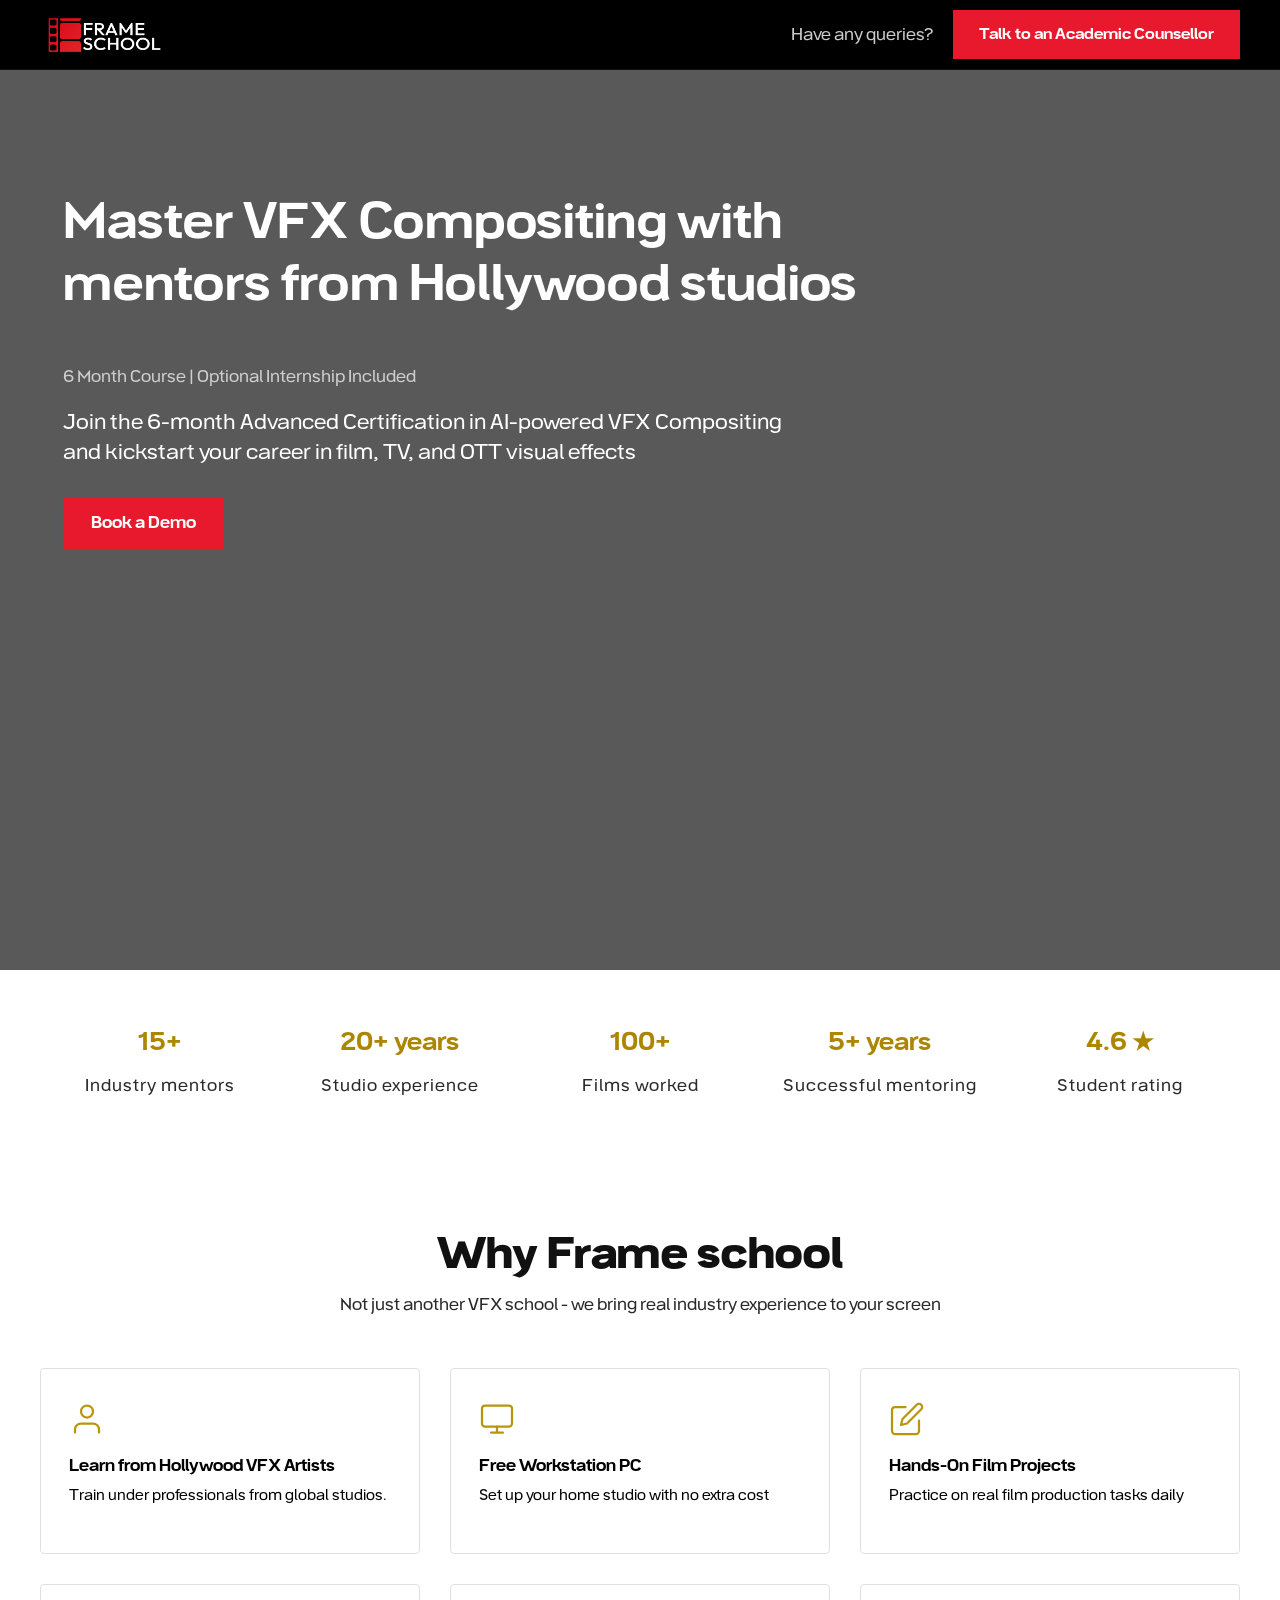
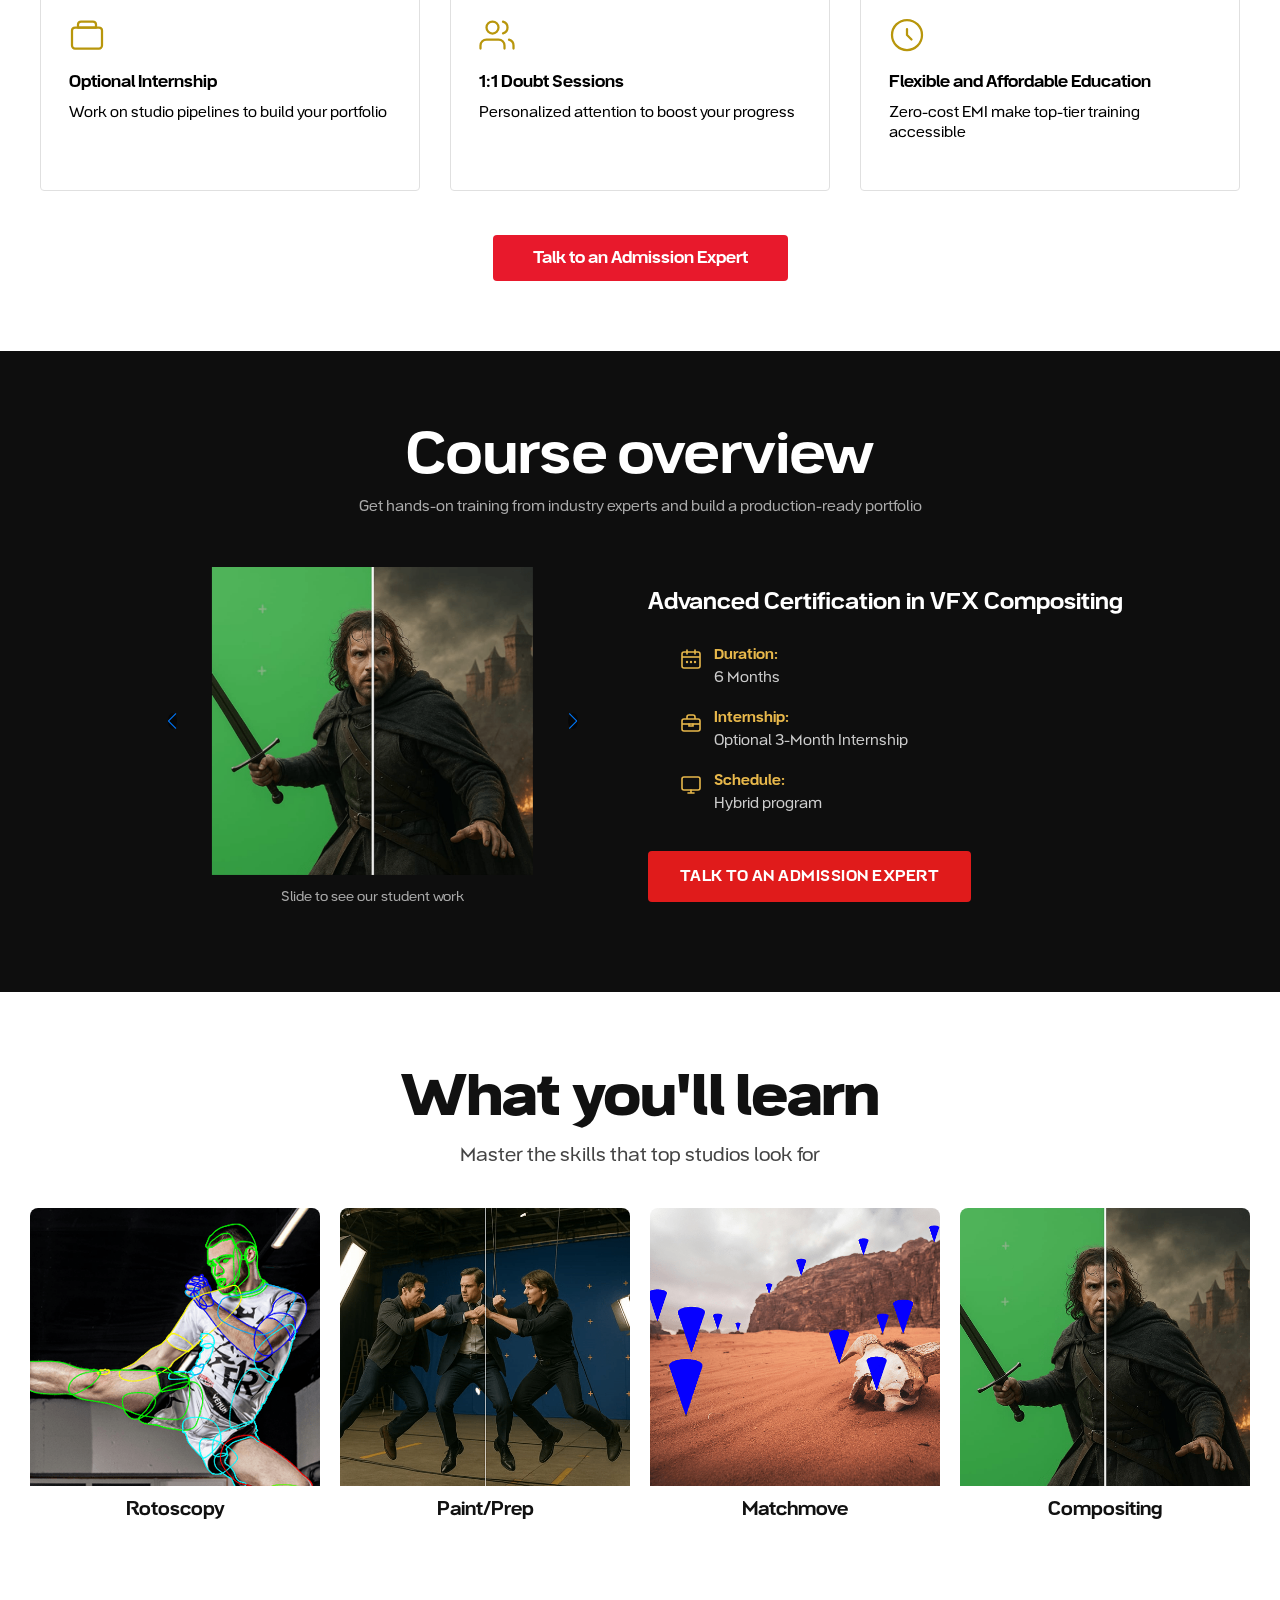
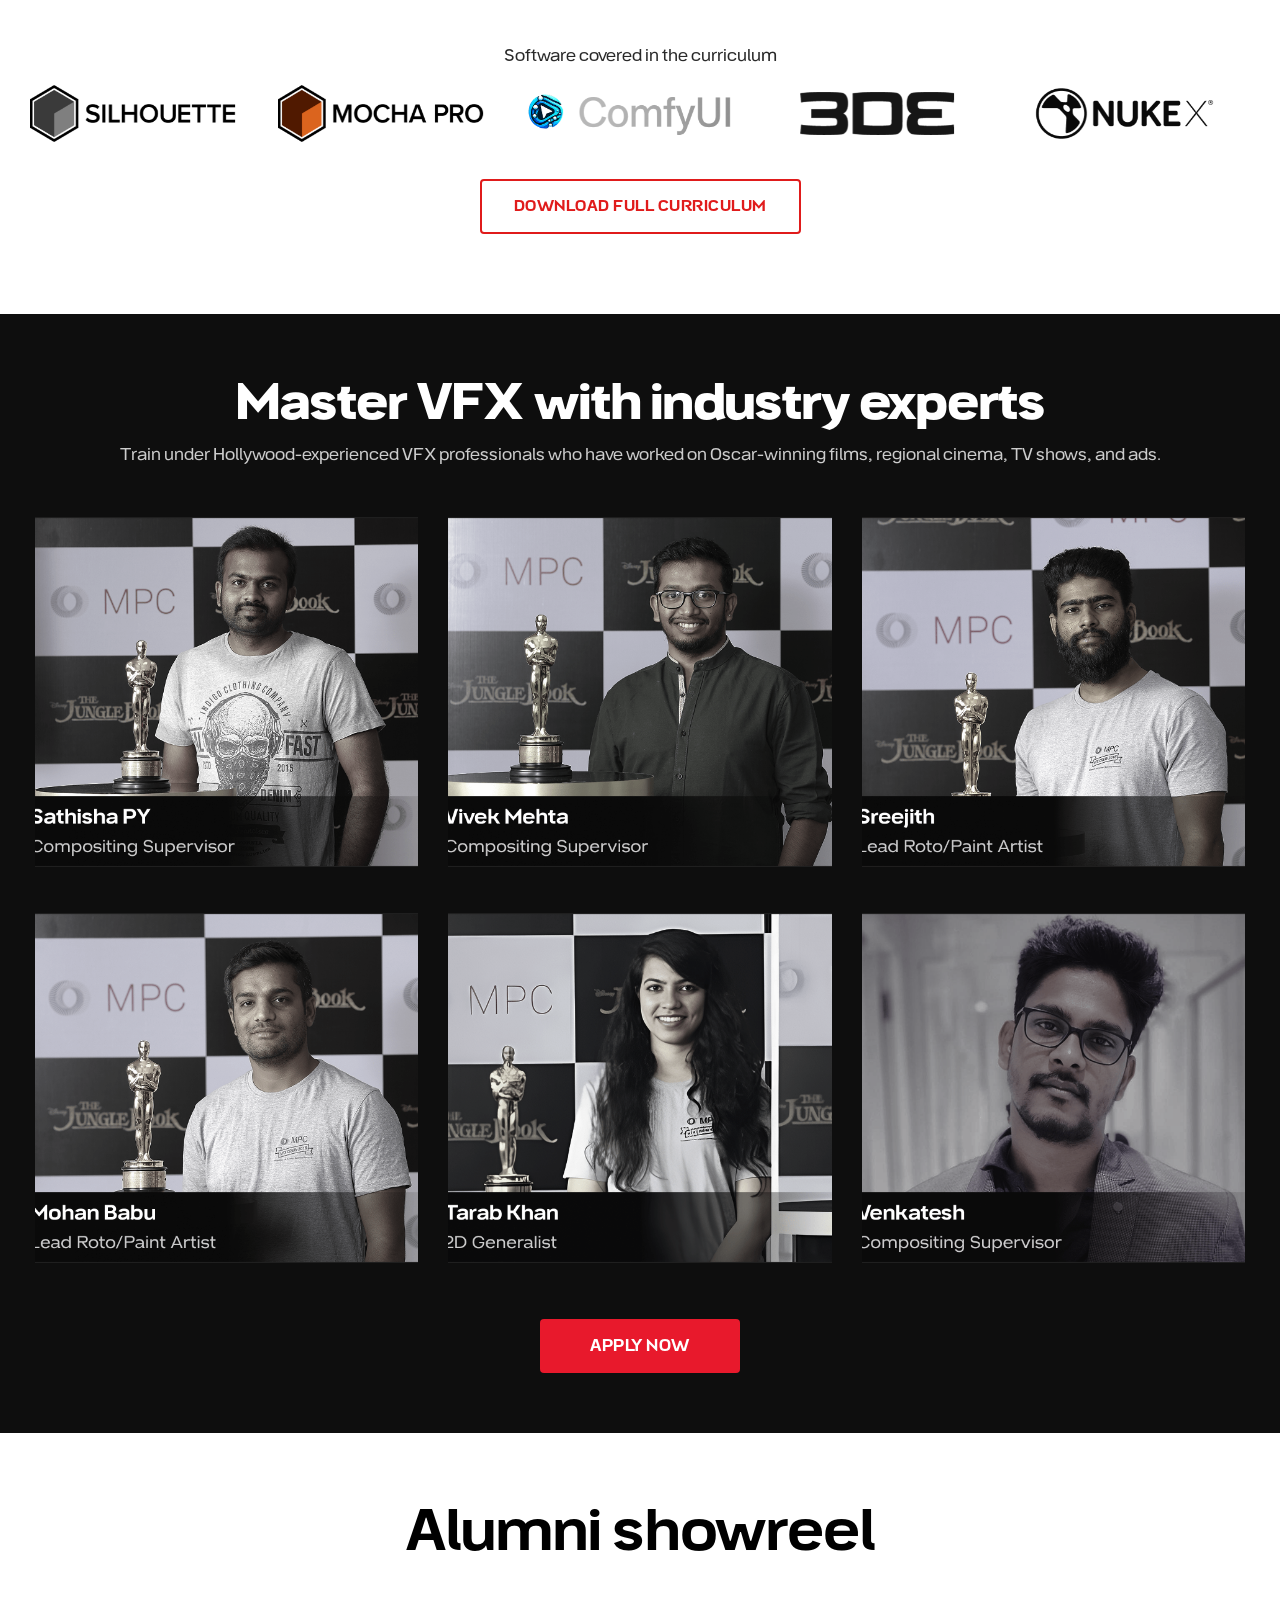
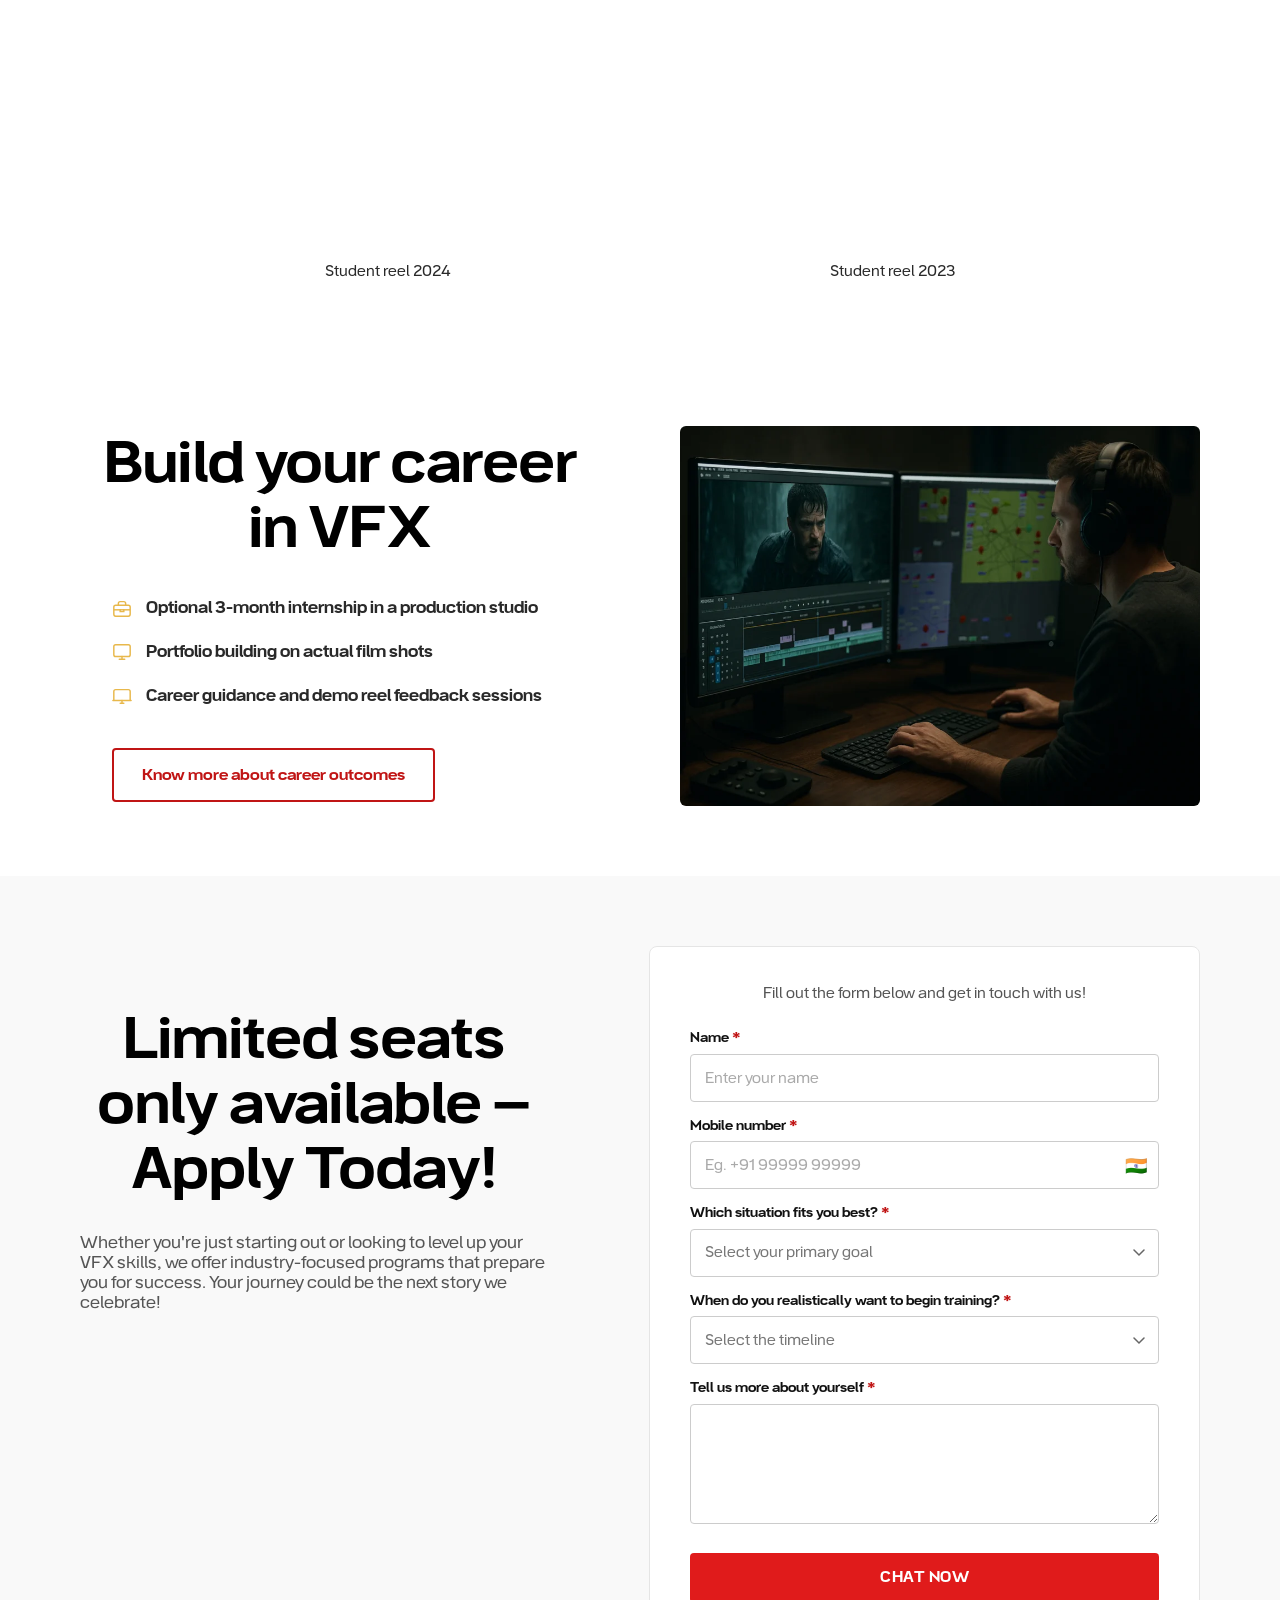
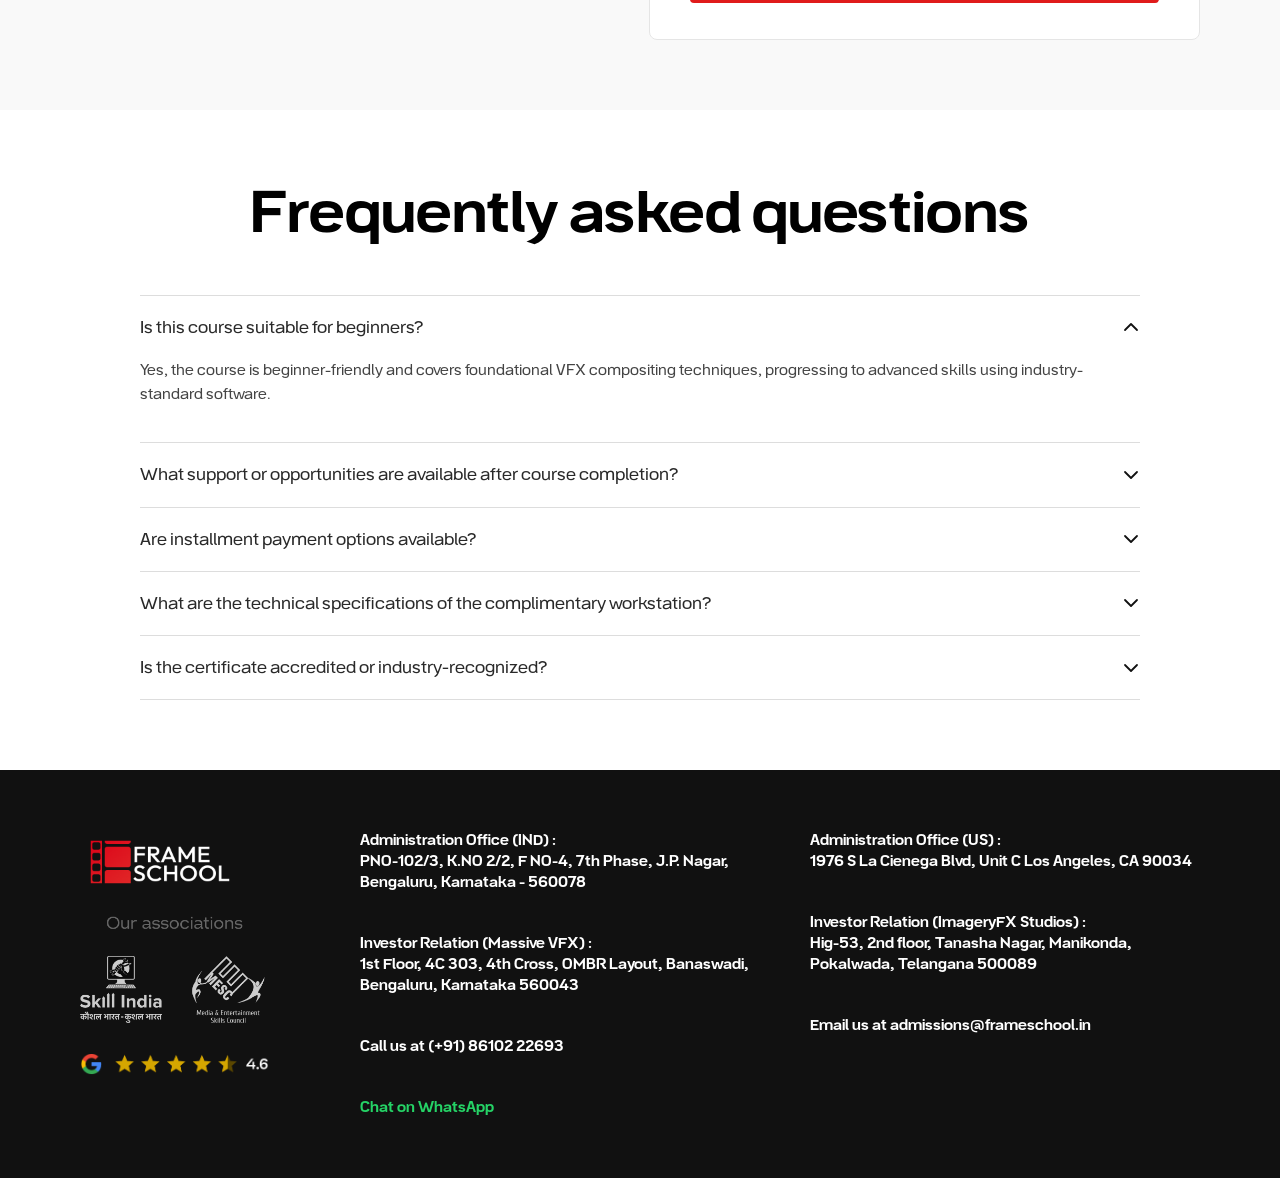
==== commit f06312f2: "font changes" ====
--- a/index.html
+++ b/index.html
@@ -645,7 +645,7 @@
 
   <!-- Sticky Chat Button (mobile only) -->
   <div class="sticky-chat">
-    <a href="https://wa.me/918610222693" class="sticky-chat-btn">Chat Now</a>
+    <a href="#apply" class="sticky-chat-btn">Chat Now</a>
   </div>
 
   <!-- Footer -->
--- a/css/main.css
+++ b/css/main.css
@@ -1,21 +1,46 @@
-
-
-/* @import url('https://fonts.googleapis.com/css2?family=Teko:wght@400;600;700&display=swap'); */
-
-
+@font-face {
+  font-family: 'TAFilmFiction';
+  src: url('../fonts/TAFilmFictionSemiX-Regular.otf') format('opentype');
+  font-weight: 400;
+  font-style: normal;
+}
+
+@font-face {
+  font-family: 'TAFilmFiction';
+  src: url('../fonts/TAFilmFictionSemiX-Bold.otf') format('opentype');
+  font-weight: 700;
+  font-style: normal;
+}
+
+@font-face {
+  font-family: 'TAFilmFiction';
+  src: url('../fonts/TAFilmFictionSemiX-Light.otf') format('opentype');
+  font-weight: 300;
+  font-style: normal;
+}
+
+@font-face {
+  font-family: 'TAFilmFiction';
+  src: url('../fonts/TAFilmFictionSemiX-Black.otf') format('opentype');
+  font-weight: 900;
+  font-style: normal;
+}
+body {
+  font-family: 'TAFilmFiction', sans-serif;
+  font-weight: 400;
+}
 * {
   box-sizing: border-box;
   margin: 0;
   padding: 0;
 }
 
-/* body {
-  font-family: 'Teko', sans-serif;
-} */
-
+/* ══════════════════════════
+   HEADER
+══════════════════════════ */
 .site-header {
-  position: sticky !important;
-  top: 0 !important;
+  position: sticky;
+  top: 0;
   z-index: 1000;
   background-color: #000000;
   width: 100%;
@@ -24,7 +49,6 @@
   align-items: center;
   border-bottom: 1px solid rgba(255, 255, 255, 0.06);
 }
-
 
 .header-inner {
   width: 100%;
@@ -35,7 +59,6 @@
   align-items: center;
   justify-content: space-between;
 }
-
 
 .header-logo {
   display: flex;
@@ -50,14 +73,12 @@
   display: block;
 }
 
-
 .header-right {
   display: flex;
   align-items: center;
   gap: 20px;
   flex-shrink: 0;
 }
-
 
 .header-query-text {
   font-size: 16px;
@@ -67,25 +88,28 @@
 }
 
 .header-cta {
-    display: inline-block;
-    background-color: #e8192c;
-    color: #ffffff;
-    font-size: 15px;
-    font-weight: 700;
-    padding: 17px 26px;
-    border: none;
-    border-radius: 0;
-    cursor: pointer;
-    text-decoration: none;
-    white-space: nowrap;
-    line-height: 1;
-    transition: background-color 0.2s ease;
+  display: inline-block;
+  background-color: #e8192c;
+  color: #ffffff;
+  font-size: 15px;
+  font-weight: 700;
+  padding: 17px 26px;
+  border: none;
+  border-radius: 0;
+  cursor: pointer;
+  text-decoration: none;
+  white-space: nowrap;
+  line-height: 1;
+  transition: background-color 0.2s ease;
 }
 
 .header-cta:hover {
   background-color: #c41525;
 }
-/* HERO SECTION */
+
+/* ══════════════════════════
+   HERO
+══════════════════════════ */
 .hero {
   position: relative;
   width: 100%;
@@ -94,24 +118,18 @@
   color: #fff;
 }
 
-/* VIDEO (Desktop) */
 .hero-video {
   position: absolute;
-  top: 0;
-  left: 0;
-  width: 100%;
-  height: 100%;
+  top: 0; left: 0;
+  width: 100%; height: 100%;
   object-fit: cover;
   display: block;
 }
 
-/* IMAGE (Mobile fallback) */
 .hero-image {
   position: absolute;
-  top: 0;
-  left: 0;
-  width: 100%;
-  height: 100%;
+  top: 0; left: 0;
+  width: 100%; height: 100%;
   background: url('../images/download.webp') center/cover no-repeat;
   display: none;
 }
@@ -119,19 +137,17 @@
 .hero-overlay {
   position: absolute;
   inset: 0;
-  background: rgba(0,0,0,0.65);
-}
-
-/* CONTENT */
+  background: rgba(0, 0, 0, 0.65);
+}
+
 .hero-content {
   position: relative;
-  padding-left:63px;
+  padding-left: 63px;
   z-index: 2;
   max-width: 1100px;
   padding-top: 120px;
 }
 
-/* HEADING */
 .hero h1 {
   font-size: 48px;
   font-weight: 700;
@@ -139,27 +155,23 @@
   margin-bottom: 20px;
 }
 
-/* SUB TEXT */
 .hero-sub {
   font-size: 16px;
   color: #cfcfcf;
   font-weight: 400;
   line-height: 125%;
-text-align: left;
-    padding-top: 32px;
-    padding-bottom: 4px;
-}
-
-/* DESCRIPTION */
+  text-align: left;
+  padding-top: 32px;
+  padding-bottom: 4px;
+}
+
 .hero-desc {
   font-size: 20px;
-  /* max-width: 600px; */
-  color: #ffff;
+  color: #ffffff;
   font-weight: 500;
   margin-bottom: 30px;
 }
 
-/* BUTTON */
 .hero-btn {
   display: inline-block;
   background: #e8192c;
@@ -169,13 +181,14 @@
   text-decoration: none;
 }
 
-/* ── STATS BAR ── */
+/* ══════════════════════════
+   STATS BAR
+══════════════════════════ */
 .stats-bar {
   background-color: #ffffff;
   width: 100%;
   padding: 60px 0;
 }
-
 
 .stats-inner {
   max-width: 1280px;
@@ -185,7 +198,6 @@
   align-items: center;
   justify-content: space-between;
 }
-
 
 .stat-item {
   display: flex;
@@ -210,14 +222,15 @@
   letter-spacing: 1px;
 }
 
-/* ── WHY SECTION ── */
+/* ══════════════════════════
+   WHY SECTION
+══════════════════════════ */
 .why-section {
   background-color: #ffffff;
   width: 100%;
   padding: 70px 0;
 }
 
-/* ── INNER WRAPPER ── */
 .why-inner {
   max-width: 1280px;
   margin: 0 auto;
@@ -227,7 +240,6 @@
   align-items: center;
 }
 
-/* ── TITLE ── */
 .why-title {
   font-size: 42px;
   font-weight: 800;
@@ -237,7 +249,6 @@
   line-height: 1.2;
 }
 
-/* ── SUBTITLE ── */
 .why-subtitle {
   font-size: 16px;
   font-weight: 400;
@@ -247,7 +258,6 @@
   line-height: 1.6;
 }
 
-/* ── FLEX GRID — 3 columns on desktop ── */
 .why-grid {
   width: 100%;
   display: flex;
@@ -256,7 +266,6 @@
   margin-bottom: 44px;
 }
 
-/* ── EACH CARD ── */
 .why-card {
   flex: 1 1 calc(33.333% - 20px);
   padding: 32px 28px;
@@ -265,7 +274,6 @@
   border-radius: 4px;
 }
 
-/* ── ICON ── */
 .why-icon {
   width: 36px;
   height: 36px;
@@ -278,7 +286,6 @@
   height: 100%;
 }
 
-/* ── CARD TITLE ── */
 .why-card-title {
   font-size: 16px;
   font-weight: 700;
@@ -287,7 +294,6 @@
   line-height: 1.4;
 }
 
-/* ── CARD DESCRIPTION ── */
 .why-card-desc {
   font-size: 14px;
   font-weight: 400;
@@ -295,7 +301,6 @@
   line-height: 143%;
 }
 
-/* ── CTA BUTTON ── */
 .why-cta {
   text-align: center;
 }
@@ -318,12 +323,140 @@
   background-color: #c41525;
 }
 
+/* ══════════════════════════
+   COURSE SECTION
+══════════════════════════ */
 .course-section {
   background: #0e0e0e;
   padding: 70px 80px;
 }
 
-/* ── NEW LEARN SECTION ── */
+.course-inner {
+  max-width: 1300px;
+  margin: 0 auto;
+}
+
+.course-title-main {
+  font-size: 56px;
+  text-align: center;
+  color: #fff;
+  line-height: 116%;
+  font-weight: 700;
+  margin-bottom: 10px;
+}
+
+.course-subtitle {
+  text-align: center;
+  color: #aaa;
+  font-size: 14px;
+  margin-bottom: 50px;
+}
+
+.course-block {
+  display: flex;
+  gap: 60px;
+  align-items: center;
+  justify-content: center;
+}
+
+.swiper-wrapper-box {
+  flex: 0 0 430px;
+}
+
+.swiper {
+  width: 430px;
+  border-radius: 6px;
+  overflow: hidden;
+}
+
+.swiper-slide img {
+  width: 100%;
+  height: 308px;
+  object-fit: contain;
+  display: block;
+}
+
+.swiper-caption {
+  text-align: center;
+  color: #aaa;
+  font-size: 13px;
+  margin-top: 12px;
+}
+
+.swiper-button-prev,
+.swiper-button-next {
+  color: #fff;
+  background: rgba(0, 0, 0, 0.45);
+  width: 36px;
+  height: 36px;
+  border-radius: 50%;
+  --swiper-navigation-size: 16px;
+}
+
+.swiper-button-prev { left: 8px; }
+.swiper-button-next { right: 8px; }
+
+.course-title {
+  font-size: 22px;
+  font-weight: 700;
+  color: #fff;
+  margin-bottom: 28px;
+  line-height: 1.3;
+}
+
+.info-list {
+  list-style: none;
+  display: flex;
+  flex-direction: column;
+  gap: 18px;
+  margin-bottom: 36px;
+}
+
+.info-item {
+  display: flex;
+  align-items: flex-start;
+  gap: 12px;
+}
+
+.info-icon {
+  flex-shrink: 0;
+  margin-top: 2px;
+}
+
+.info-text strong {
+  display: block;
+  font-size: 14px;
+  font-weight: 700;
+  color: #e8b84b;
+}
+
+.info-text span {
+  font-size: 14px;
+  color: #ccc;
+}
+
+.btn-cta {
+  display: inline-block;
+  background: #e01b1b;
+  color: #fff;
+  font-size: 15px;
+  font-weight: 700;
+  padding: 14px 32px;
+  border: none;
+  border-radius: 4px;
+  cursor: pointer;
+  text-transform: uppercase;
+  letter-spacing: 0.5px;
+  transition: background 0.2s;
+}
+
+.btn-cta:hover {
+  background: #c01515;
+}
+
+/* ══════════════════════════
+   LEARN SECTION — DESKTOP
+══════════════════════════ */
 .learn-section {
   background-color: #ffffff;
   padding: 70px 0;
@@ -357,6 +490,7 @@
   width: 100%;
 }
 
+/* DESKTOP: 4 columns */
 .learn-card {
   flex: 1 1 calc(25% - 20px);
   max-width: calc(25% - 20px);
@@ -382,9 +516,12 @@
   margin: 12px 16px 16px;
 }
 
+/* ══════════════════════════
+   CURRICULUM SECTION
+══════════════════════════ */
 .curriculum-section {
   background: #ffffff;
-  /* padding: 30px 0; */
+  padding: 40px 0;
 }
 
 .curriculum-inner {
@@ -401,12 +538,6 @@
   margin-bottom: 20px;
 }
 
-.curriculum-subtitle {
-  font-size: 16px;
-  color: #555;
-  margin-bottom: 32px;
-}
-
 .curriculum-grid {
   display: flex;
   padding-bottom: 37px;
@@ -426,33 +557,10 @@
   display: block;
 }
 
-@media (max-width: 1024px) {
-  .curriculum-item {
-    flex: 1 1 calc(20% - 20px);
-    max-width: calc(20% - 20px);
-  }
-}
-
-@media (max-width: 768px) {
-  .curriculum-item {
-    flex: 1 1 calc(50% - 20px);
-    max-width: calc(50% - 20px);
-  }
-}
-
-@media (max-width: 480px) {
-  .curriculum-item {
-    flex: 1 1 calc(50% - 12px);
-    max-width: calc(50% - 12px);
-  }
-}
-
 .curriculum-cta {
-  padding-top: 20px;
   display: inline-block;
   background: transparent;
   color: #e01b1b;
-  font-family: 'Barlow', sans-serif;
   font-size: 15px;
   font-weight: 700;
   padding: 14px 32px;
@@ -463,14 +571,12 @@
   letter-spacing: 0.5px;
   transition: all 0.2s;
   text-decoration: none;
-}
-
-/* .curriculum-cta:hover {
-  background: #e01b1b;
-  color: #fff;
-}
-
-/* ── MENTORS SECTION ── */
+  margin-bottom: 20px;
+}
+
+/* ══════════════════════════
+   MENTORS SECTION
+══════════════════════════ */
 .mentors-section {
   background: #0e0e0e;
   padding: 60px 20px;
@@ -497,13 +603,12 @@
   margin-bottom: 50px;
 }
 
+/* Desktop grid — visible by default */
 .mentors-grid {
   display: flex;
-  /* padding: 0px 110px; */
   flex-wrap: wrap;
   gap: 30px;
   justify-content: center;
- 
   margin-bottom: 40px;
 }
 
@@ -521,20 +626,12 @@
   margin-bottom: 16px;
 }
 
-.mentor-name {
-  font-size: 18px;
-  font-weight: 700;
-  color: #fff;
-  margin-bottom: 6px;
-}
-
-.mentor-role {
-  font-size: 14px;
-  color: #aaa;
-}
-
+/* Mobile swiper — hidden by default */
 .mentors-swiper {
   display: none;
+  position: relative;
+  overflow: hidden;
+  width: 100%;
 }
 
 .mentors-swiper-slide {
@@ -545,13 +642,13 @@
   width: 100%;
   height: 300px;
   object-fit: cover;
+  display: block;
   margin-bottom: 12px;
 }
 
-
-
 .mentors-cta {
   text-align: center;
+  margin-top: 30px;
 }
 
 .apply-btn {
@@ -573,26 +670,27 @@
 .apply-btn:hover {
   background: #c41525;
 }
+
+/* ══════════════════════════
+   ALUMNI SECTION
+══════════════════════════ */
 .alumni-section {
   background: #fff;
   padding: 60px 80px;
 }
 
 .alumni-inner {
-  max-width: 980px !important;
+  max-width: 980px;
   margin: 0 auto;
 }
 
 .alumni-title {
-
   font-size: 56px;
   text-align: center;
-  color:#000;
-  font-weight: 700;
- 
+  color: #000;
+  font-weight: 700;
   padding: 4px 18px;
   margin: 0 auto 15px auto;
-  /* letter-spacing: 1px; */
 }
 
 .alumni-flex {
@@ -621,8 +719,12 @@
   font-size: 14px;
   color: #292929;
   font-weight: 400;
-  line-height: 125%
-}
+  line-height: 125%;
+}
+
+/* ══════════════════════════
+   CAREER SECTION
+══════════════════════════ */
 .career-section {
   background: #fff;
   padding: 70px 80px;
@@ -641,7 +743,6 @@
 }
 
 .career-title {
-
   font-size: 56px;
   text-align: center;
   font-weight: 700;
@@ -662,7 +763,6 @@
   display: flex;
   align-items: center;
   gap: 14px;
-  font-family: 'Barlow', sans-serif;
   font-size: 16px;
   font-weight: 600;
   color: #292929;
@@ -679,7 +779,6 @@
   display: inline-block;
   border: 2px solid #c01515;
   color: #c01515;
-  /* font-family: 'Barlow', sans-serif; */
   font-size: 15px;
   font-weight: 700;
   padding: 14px 28px;
@@ -690,11 +789,6 @@
   left: 32px;
 }
 
-/* .career-btn:hover {
-  background: #c01515;
-  color: #fff;
-} */
-
 .career-right {
   flex: 1;
 }
@@ -707,7 +801,9 @@
   display: block;
 }
 
-
+/* ══════════════════════════
+   APPLY SECTION
+══════════════════════════ */
 .apply-section {
   background: #f9f9f9;
   padding: 70px 80px;
@@ -721,14 +817,12 @@
   gap: 100px;
 }
 
-/* Left */
 .apply-left {
   flex: 1;
   padding-top: 60px;
 }
 
 .apply-title {
-
   font-size: 56px;
   font-weight: 700;
   color: #000;
@@ -738,16 +832,13 @@
 }
 
 .apply-desc {
-  
   font-size: 16px;
   color: #555;
   font-weight: 400;
-  line-height: 1.7;
   line-height: 125%;
-    padding-top: 12px;
-}
-
-/* Right */
+  padding-top: 12px;
+}
+
 .apply-right {
   flex: 1;
   background: #fff;
@@ -757,7 +848,6 @@
 }
 
 .form-top-text {
-  font-family: 'Barlow', sans-serif;
   font-size: 14px;
   color: #555;
   text-align: center;
@@ -770,7 +860,6 @@
 
 .form-label {
   display: block;
-  font-family: 'Barlow', sans-serif;
   font-size: 13px;
   font-weight: 600;
   color: #111;
@@ -779,7 +868,6 @@
 
 .req { color: #c01515; }
 
-/* All inputs same height */
 .form-input,
 .form-select,
 .form-textarea {
@@ -788,7 +876,6 @@
   padding: 0 14px;
   border: 1px solid #ccc;
   border-radius: 4px;
-  font-family: 'Barlow', sans-serif;
   font-size: 14px;
   color: #111;
   background: #fff;
@@ -803,14 +890,9 @@
   border-color: #aaa;
 }
 
-.form-input::placeholder {
-  color: #aaa;
-}
-
-/* Select */
-.select-wrap {
-  position: relative;
-}
+.form-input::placeholder { color: #aaa; }
+
+.select-wrap { position: relative; }
 
 .form-select {
   appearance: none;
@@ -820,9 +902,7 @@
   color: #777;
 }
 
-.form-select option:not([disabled]) {
-  color: #111;
-}
+.form-select option:not([disabled]) { color: #111; }
 
 .select-arrow {
   position: absolute;
@@ -832,14 +912,8 @@
   pointer-events: none;
 }
 
-/* Phone */
-.phone-wrap {
-  position: relative;
-}
-
-.phone-input {
-  padding-right: 44px;
-}
+.phone-wrap { position: relative; }
+.phone-input { padding-right: 44px; }
 
 .flag {
   position: absolute;
@@ -850,36 +924,29 @@
   pointer-events: none;
 }
 
-/* Textarea */
 .form-textarea {
   height: 120px;
   padding: 12px 14px;
   resize: vertical;
 }
 
-/* Error */
 .form-error {
   display: none;
   background: #fff0f0;
   color: #c01515;
-  font-family: 'Barlow', sans-serif;
   font-size: 12px;
   padding: 6px 10px;
   margin-top: 5px;
   border-radius: 3px;
 }
 
-.form-error.show {
-  display: block;
-}
-
-/* Button */
+.form-error.show { display: block; }
+
 .form-btn {
   width: 100%;
   height: 50px;
   background: #e01b1b;
   color: #fff;
-  font-family: 'Barlow', sans-serif;
   font-size: 15px;
   font-weight: 700;
   border: none;
@@ -891,9 +958,11 @@
   transition: background 0.2s;
 }
 
-.form-btn:hover {
-  background: #c01515;
-}
+.form-btn:hover { background: #c01515; }
+
+/* ══════════════════════════
+   FAQ SECTION
+══════════════════════════ */
 .faq-section {
   background: #fff;
   padding: 70px 80px;
@@ -905,7 +974,6 @@
 }
 
 .faq-title {
-
   font-size: 56px;
   font-weight: 700;
   color: #000;
@@ -919,20 +987,11 @@
   flex-direction: column;
 }
 
-/* Hide checkbox */
-.faq-toggle {
-  display: none;
-}
-
-.faq-item {
-  border-top: 1px solid #ddd;
-}
-
-.faq-item:last-child {
-  border-bottom: 1px solid #ddd;
-}
-
-/* Question label */
+.faq-toggle { display: none; }
+
+.faq-item { border-top: 1px solid #ddd; }
+.faq-item:last-child { border-bottom: 1px solid #ddd; }
+
 .faq-question {
   width: 100%;
   display: flex;
@@ -944,20 +1003,17 @@
 }
 
 .faq-question span {
-  
   font-size: 16px;
   font-weight: 500;
   color: #292929;
   line-height: 120%;
 }
 
-/* Arrow */
 .faq-icon {
   flex-shrink: 0;
   transition: transform 0.3s ease;
 }
 
-/* Answer */
 .faq-answer {
   max-height: 0;
   overflow: hidden;
@@ -965,14 +1021,12 @@
 }
 
 .faq-answer p {
-  font-family: 'Barlow', sans-serif;
   font-size: 14px;
   color: #444;
   line-height: 1.7;
   padding-bottom: 20px;
 }
 
-/* Checked state - open */
 .faq-toggle:checked + .faq-question .faq-icon {
   transform: rotate(180deg);
 }
@@ -981,7 +1035,9 @@
   max-height: 300px;
 }
 
-
+/* ══════════════════════════
+   FOOTER
+══════════════════════════ */
 .footer-section {
   background: #111;
   padding: 60px 80px;
@@ -995,7 +1051,6 @@
   align-items: flex-start;
 }
 
-/* Left */
 .footer-left {
   flex: 0 0 220px;
   display: flex;
@@ -1008,12 +1063,6 @@
   object-fit: contain;
 }
 
-.footer-assoc-label {
-  font-family: 'Barlow', sans-serif;
-  font-size: 13px;
-  color: #888;
-}
-
 .footer-assoc-logos {
   display: flex;
   align-items: center;
@@ -1021,37 +1070,11 @@
 }
 
 .footer-assoc-logos img {
-  /* height: 60px; */
-  width:86%;
+  width: 86%;
   padding-bottom: 10px;
   object-fit: contain;
-  /* filter: brightness(0) invert(1); */
-}
-
-.footer-rating {
-  display: flex;
-  align-items: center;
-  gap: 8px;
-}
-
-.stars {
-  font-size: 20px;
-  color: #f5a623;
-  letter-spacing: 2px;
-}
-
-.half-star {
-  opacity: 0.5;
-}
-
-.rating-num {
-  font-family: 'Barlow', sans-serif;
-  font-size: 16px;
-  font-weight: 700;
-  color: #fff;
-}
-
-/* Mid & Right */
+}
+
 .footer-mid,
 .footer-right {
   flex: 1;
@@ -1063,11 +1086,10 @@
 .footer-address-block {
   display: flex;
   flex-direction: column;
-  gap: 4px; 
+  gap: 4px;
 }
 
 .footer-addr-title {
- 
   font-size: 14px;
   font-weight: 700;
   color: #fff;
@@ -1075,35 +1097,30 @@
 }
 
 .footer-addr-text {
- 
   font-size: 14px;
   color: #bbb;
   line-height: 1.6;
 }
 
 .footer-whatsapp {
-  font-family: 'Barlow', sans-serif;
   font-size: 14px;
   font-weight: 600;
   color: #25d366;
   text-decoration: none;
 }
 
-.footer-whatsapp:hover {
-  text-decoration: underline;
-}
+.footer-whatsapp:hover { text-decoration: underline; }
 
 .footer-email {
   color: #fff;
   text-decoration: none;
 }
 
-.footer-email:hover {
-  text-decoration: underline;
-}
-
-
-/* Sticky chat */
+.footer-email:hover { text-decoration: underline; }
+
+/* ══════════════════════════
+   STICKY CHAT
+══════════════════════════ */
 .sticky-chat {
   position: fixed;
   bottom: 0;
@@ -1112,7 +1129,7 @@
   z-index: 9999;
   transform: translateY(100%);
   transition: transform 0.3s ease;
-  display: block; /* always block, JS controls visibility */
+  display: block;
 }
 
 .sticky-chat-btn {
@@ -1129,340 +1146,155 @@
   letter-spacing: 0.5px;
 }
 
-/* Hide completely on desktop/iPad */
 @media (min-width: 769px) {
-  .sticky-chat {
-    display: none !important;
-  }
-}
-
-
-/* ============================================================== */
-@media (max-width: 1024px) {
-  .mentor-card {
-    flex: 1 1 calc(33.333% - 30px);
-    max-width: calc(33.333% - 30px);
-  }
-    .alumni-section {
-    padding: 60px 40px;
-  }
-
-  .alumni-video-wrap {
-    flex: 1 1 45%;
-  }
-    .career-section {
-    padding: 60px 40px;
-  }
-
-  .career-inner {
-    gap: 40px;
-  }
-   .career-title {
-    font-size: 36px;
-  }
-}
-
-
-
-
-
-@media (max-width: 768px) {
-  .mentors-grid {
-    display: none;
-  }
-
-  .mentors-swiper {
-    display: block;
-  }
-
-  .mentors-title {
-    font-size: 32px;
-  }
-
-  .mentors-subtitle {
-    font-size: 14px;
-  }
- .learn-card {
-    flex: 1 1 100%;
-    max-width: 100%;
-  }
-  
-} 
-
-@media (max-width: 1024px) {
-  .learn-card {
-    flex: 1 1 calc(25% - 20px);
-    max-width: calc(25% - 20px);
-  }
-}
-
-
-
-.course-inner {
-  max-width: 1300px;
-  margin: 0 auto;
-}
-
-.course-title-main {
- 
-  font-size: 56px;
-  text-align: center;
-  color: #fff;
-  /* letter-spacing: 1px; */
-  line-height: 116%;
-  font-weight: 700;
-  margin-bottom: 10px;
-}
-
-.course-subtitle {
-  text-align: center;
-  color: #aaa;
-  font-size: 14px;
-  margin-bottom: 50px;
-}
-
-.course-block {
-  display: flex;
-  gap: 60px;
-  align-items: center;
-  justify-content: center;
-}
-
-.swiper-wrapper-box {
-  flex: 0 0 430px;
-}
-
-.swiper {
-  width: 430px;
-  border-radius: 6px;
-  overflow: hidden;
-}
-
-.swiper-slide img {
-  width: 100%;
-  height: 308px;
-  object-fit: contain;
-  display: block;
-}
-
-.swiper-caption {
-  text-align: center;
-  color: #aaa;
-  font-size: 13px;
-  margin-top: 12px;
-}
-
-.swiper-button-prev,
-.swiper-button-next {
-  color: #fff;
-  background: rgba(0,0,0,0.45);
-  width: 36px;
-  height: 36px;
-  border-radius: 50%;
-  --swiper-navigation-size: 16px;
-}
-
-.swiper-button-prev { left: 8px; }
-.swiper-button-next { right: 8px; }
-
-/* .course-info { flex: 1; } */
-
-.course-title {
-  font-size: 22px;
-  font-weight: 700;
-  color: #fff;
-  margin-bottom: 28px;
-  line-height: 1.3;
-}
-
-.info-list {
-  list-style: none;
-  display: flex;
-  flex-direction: column;
-  gap: 18px;
-  margin-bottom: 36px;
-}
-
-.info-item {
-  display: flex;
-  align-items: flex-start;
-  gap: 12px;
-}
-
-.info-icon {
-  flex-shrink: 0;
-  margin-top: 2px;
-}
-
-.info-text strong {
-  display: block;
-  font-size: 14px;
-  font-weight: 700;
-  color: #e8b84b;
-}
-
-.info-text span {
-  font-size: 14px;
-  color: #ccc;
-}
-
-.btn-cta {
-  display: inline-block;
-  background: #e01b1b;
-  color: #fff;
-  font-family: 'Barlow', sans-serif;
-  font-size: 15px;
-  font-weight: 700;
-  padding: 14px 32px;
-  border: none;
-  border-radius: 4px;
-  cursor: pointer;
-  text-transform: uppercase;
-  letter-spacing: 0.5px;
-  transition: background 0.2s;
-}
-
-.btn-cta:hover { background: #c01515; }
-
-/* ══════════════════════════
-   IPAD VIEW — 2 columns
-══════════════════════════ */
-@media (max-width: 1024px) {
-
-  .why-grid {
-    gap: 24px;
-  }
-
-  .why-card {
-    flex: 1 1 calc(50% - 12px);
-    border: 1px solid #e0e0e0;
-  }
-
-  .why-title {
-    font-size: 34px;
-  }
-
-  .course-section {
-    padding: 60px 40px;
-  }
-
-  .course-inner {
-    max-width: 1080px;
-  }
-
+  .sticky-chat { display: none !important; }
+}
+
+/* ══════════════════════════════════════
+   TABLET — 769px to 1024px
+   learn-card: 2 columns
+   mentor-card: 3 columns (keep desktop)
+══════════════════════════════════════ */
+@media (min-width: 769px) and (max-width: 1024px) {
+
+  /* Header */
+  .header-inner { padding: 0 30px; }
+
+  /* Why */
+  .why-inner { padding: 0 30px; }
+  .why-title { font-size: 34px; }
+  .why-grid { gap: 20px; }
+  .why-card { flex: 1 1 calc(50% - 10px); }
+
+  /* Course */
+  .course-section { padding: 60px 40px; }
+  .course-title-main { font-size: 36px; }
   .course-block {
-    display: flex;
     flex-direction: row;
-    justify-content: center;
+    gap: 30px;
     align-items: flex-start;
-    gap: 24px;
-  }
-
+  }
   .swiper-wrapper-box {
     flex: 0 0 48%;
     max-width: 48%;
   }
-
-  .swiper {
-    width: 100%;
-    height: 240px;
-  }
-
+  .swiper { width: 100%; }
   .course-info {
     flex: 0 0 46%;
     max-width: 46%;
     text-align: left;
   }
 
-  .course-title-main,
-  .course-subtitle {
-    text-align: center;
-    margin-left: 0;
-  }
-  .course-title-main{
-    font-size: 36px;
-  }
-  .learn-title{
-    font-size: 36px;
-  }
-
-  .course-info .course-title {
-    text-align: left;
-  }
-.apply-section {
-    padding: 60px 40px;
-  }
-
+  /* LEARN — 2 columns on tablet */
+  .learn-title { font-size: 36px; }
+  .learn-grid {
+    gap: 20px;
+    justify-content: center;
+  }
+  .learn-card {
+    flex: 1 1 calc(50% - 10px) !important;
+    max-width: calc(50% - 10px) !important;
+    display: block !important;
+  }
+  .learn-card img {
+    width: 100% !important;
+    height: 220px !important;
+    object-fit: cover !important;
+  }
+  .learn-card-title {
+    text-align: center !important;
+    margin: 12px 16px 16px !important;
+    font-size: 18px;
+  }
+
+  /* Curriculum */
+  .curriculum-item {
+    flex: 1 1 calc(20% - 16px);
+    max-width: calc(20% - 16px);
+  }
+
+  /* Mentors — keep 3 col grid, hide swiper */
+  .mentors-grid { display: flex; }
+  .mentors-swiper { display: none !important; }
+  .mentor-card {
+    flex: 1 1 calc(33.333% - 20px);
+    max-width: calc(33.333% - 20px);
+  }
+  .mentor-card img { height: 280px; }
+
+  /* Alumni */
+  .alumni-section { padding: 60px 40px; }
+  .alumni-video-wrap { flex: 1 1 45%; }
+
+  /* Career */
+  .career-section { padding: 60px 40px; }
+  .career-inner { gap: 40px; }
+  .career-title { font-size: 36px; }
+
+  /* Apply */
+  .apply-section { padding: 60px 40px; }
   .apply-inner {
     flex-direction: column;
     gap: 30px;
   }
-
-  .apply-left {
-    padding-top: 0;
-    width: 100%;
+  .apply-left { padding-top: 0; width: 100%; text-align: center; }
+  .apply-right { width: 100%; }
+
+  /* FAQ */
+  .faq-section { padding: 60px 40px; }
+
+  /* Footer */
+  .footer-section { padding: 60px 40px; }
+  .footer-inner { gap: 40px; }
+}
+
+/* ══════════════════════════════════════
+   MOBILE — max 768px
+   learn-card: 1 column (image big, text below)
+   mentors: swiper only
+══════════════════════════════════════ */
+@media (max-width: 768px) {
+
+  /* Header */
+  .site-header { height: 75px; }
+  .header-inner {
+    padding: 0 20px;
+    justify-content: space-between;
+  }
+  .header-right { display: flex; gap: 12px; }
+  .header-query-text { display: none; }
+  .header-cta { font-size: 12px; padding: 10px 14px; }
+  .logo-img { height: 50px; width: auto; }
+
+  /* Hero */
+  .hero-video { display: none; }
+  .hero-image { display: block; }
+  .hero-content {
     text-align: center;
-  }
-
-  .apply-right {
-    width: 100%;
-  }
-   .learn-card {
-    flex: 1 1 calc(25% - 20px);
-    max-width: calc(25% - 20px);
-  }
-   .footer-section {
-    padding: 60px 40px;
-  }
-
-  .footer-inner {
-    gap: 40px;
-  }
-}
-
-/* ══════════════════════════
-   MOBILE VIEW — 1 column
-══════════════════════════ */
-@media (max-width: 640px) {
-
-  .why-section {
-    padding: 50px 0;
-  }
-
-  .why-inner {
+    padding: 100px 20px 0;
+  }
+  .hero h1 { font-size: 34px; line-height: 1.2; }
+  .hero-sub { font-size: 14px; }
+  .hero-desc { font-size: 15px; }
+
+  /* Stats */
+  .stats-inner {
+    flex-wrap: wrap;
+    gap: 30px;
     padding: 0 20px;
-  }
-
-  .why-title {
-    font-size: 28px;
-  }
-
-  .why-subtitle {
-    font-size: 14px;
-    margin-bottom: 36px;
-  }
-
-  .why-grid {
-    gap: 20px;
-  }
-
-  .why-card {
-    flex: 1 1 100%;
-    border: 1px solid #e0e0e0;
-  }
-  .why-card:nth-child(2),
-  .why-card:nth-child(3),
-  .why-card:nth-child(4),
-  .why-card:nth-child(5),
-  .why-card:nth-child(6) {
-    border-right: none;
-    border-bottom: 1px solid #e0e0e0;
-  }
-
-  .why-card:nth-child(6) {
-    border-bottom: none;
-  }
-
+    justify-content: center;
+  }
+  .stat-item { flex: 0 0 40%; }
+  .stat-number { font-size: 22px; }
+  .stat-label { font-size: 13px; }
+
+  /* Why */
+  .why-section { padding: 50px 0; }
+  .why-inner { padding: 0 20px; }
+  .why-title { font-size: 28px; }
+  .why-subtitle { font-size: 14px; margin-bottom: 36px; }
+  .why-grid { gap: 16px; }
+  .why-card { flex: 1 1 100%; }
   .why-btn {
     font-size: 14px;
     padding: 13px 30px;
@@ -1470,278 +1302,140 @@
     text-align: center;
     display: block;
   }
-  .btn-cta{
-    display: none;
-  }
-  .course-title-main{
-    font-size: 34px;
-      text-align: center;
-  }
-
-}
-
-
-
-/* ── MOBILE VIEW ── */
-@media (max-width: 768px) {
-.footer-logo img {
-
-  width: 40%;
-}
-  .footer-assoc-logos img {
-    width:40%
-  }
-  .header-inner {
-    padding: 0 20px;
-    justify-content: center;
-  }
-  .header-right{
-    display: none;
-  }
-
-  .course-section {
-    padding: 30px 20px;
-  }
-
-  .course-block {
-    display: block;
-    width: 100%;
-    margin: 0 auto;
-    gap: 12px;
-  }
-
-  .swiper-wrapper-box,
+
+  /* Course */
+  .course-section { padding: 10px 20px; }
+  .course-inner { padding: 36px 0; }
+  .course-title-main { font-size: 30px; padding-top: 20px; text-align: center; }
+  .course-block { display: block; width: 100%; }
+  .swiper-wrapper-box { flex: 0 0 100%; width: 100%; max-width: 100%; }
+  .swiper { width: 100%; min-height: 230px; max-height: 320px; }
   .course-info {
+    margin-top: 20px;
     width: 100%;
     max-width: 100%;
-  }
-
-  .swiper-wrapper-box {
-    flex: 0 0 100%;
-  }
-
-  .swiper {
+    text-align: center;
+  }
+  .course-info .course-title { text-align: center; }
+  .info-list { padding: 0 !important; }
+  .btn-cta { display: none; }
+
+  /* ══════════════════════════
+     LEARN — mobile: 1 column
+     full width image + title below
+  ══════════════════════════ */
+  .learn-section { padding: 50px 0; }
+  .learn-title { font-size: 30px; }
+  .learn-subtitle { font-size: 16px; }
+
+  .learn-grid {
+    display: flex !important;
+    flex-direction: column !important;
+    gap: 16px !important;
+    padding: 0 16px;
+  }
+
+  .learn-card {
+    flex: none !important;
+    width: 100% !important;
+    max-width: 100% !important;
+    display: block !important;
+    border-radius: 8px;
+    overflow: hidden;
+    border: 1px solid #eee;
+    text-align: left;
+  }
+
+  .learn-card img {
+    width: 100% !important;
+    height: 200px !important;
+    object-fit: cover !important;
+    display: block !important;
+  }
+
+  .learn-card-title {
+    font-size: 17px !important;
+    font-weight: 700 !important;
+    text-align: center !important;
+    margin: 14px 16px 16px !important;
+    color: #111;
+  }
+
+  /* Curriculum */
+  .curriculum-item {
+    flex: 1 1 calc(50% - 12px);
+    max-width: calc(50% - 12px);
+  }
+
+  /* ══════════════════════════
+     MENTORS — hide grid, show swiper
+  ══════════════════════════ */
+  .mentors-grid { display: none !important; }
+  .mentors-swiper {
+    display: block !important;
     width: 100%;
-    min-height: 260px;
-    max-height: 360px;
-  }
-
-  .course-info {
-    margin-top: 20px;
-    display: block;
-    text-align: center;
-  }
-  .header-query-text {
-    display: none;
-  }
-  .site-header{
-    height: 75px;
-  }
- 
-  .header-cta {
-    font-size: 12px;
-    padding: 10px 14px;
-  }
-  .logo-img {
-    height: 50px;
-  }
-
-
-
-   /* Hide video */
-  .hero-video {
-    display: none;
-  }
-
-  /* Show image */
-  .hero-image {
-    display: block;
-  }
-
-  .hero {
-    height: 100vh;
-  }
-
-  .hero-content {
-    text-align: center;
-    padding: 100px 20px 0;
-  }
-
-  .hero h1 {
-    font-size: 34px;
-    line-height: 1.2;
-  }
-
-  .hero-sub {
-    font-size: 14px;
-  }
-
-  .hero-desc {
-    font-size: 15px;
-  }
-
-  .course-block {
-    /* display: block; */
-    width: 100%;
-    margin: 0 auto;
-    gap: 12px;
-  }
-
-  .swiper-wrapper-box,
-  .course-info {
-    width: 100%;
-    max-width: 100%;
-  }
-
-  .swiper {
-    width: 100%;
-    min-height: 280px;
-    max-height: 380px;
-  }
-
-  .swiper-wrapper-box {
-    flex: 0 0 100%;
-  }
-
-  .course-info {
-    margin-top: 20px;
-    display: block;
-    width: 100%;
-    max-width: 100%;
-  }
-
-  .swiper {
-    width: 100%;
-    min-height: 230px;
-    max-height: 320px;
-  }
-
-  .course-info {
-    margin-top: 20px;
-    text-align: left;
-  }
-
-  .course-title-main,
-  .course-subtitle,
-  .course-info .course-title {
-    text-align: center;
-  }
-  .course-title-main{
-    padding-top: 20px;
-  }
-.course-inner{
-  padding:36px 0px;
-}
-     /*sec-3  */
-
-     .stats-inner {
-    flex-wrap: wrap;
-    gap: 30px;
-    padding: 0 20px;
-    justify-content: center;
-  }
-
-  .stat-item {
-    flex: 0 0 40%;
-  }
-
-
-  .stat-number {
-    font-size: 22px;
-  }
-
-  .stat-label {
-    font-size: 13px;
-  }
-  .course-section{
-    background: #0e0e0e;
-    padding: 10px 31px;
-  }
-  .info-list{
-    padding: 0 !important;
-  }
-   .alumni-section {
-    padding: 40px 20px;
-  }
-
-  .alumni-title {
-    font-size: 36px;
-  }
-
-  .alumni-video-wrap {
-    flex: 1 1 100%;
-  }
- .career-section {
-    padding: 40px 20px;
-  }
-
-  .career-inner {
-    flex-direction: column;
-  }
-
-  .career-title {
-    font-size: 32px;
-  }
-
-  .career-img {
-    height: 240px;
-  }
-  .apply-section {
-    padding: 40px 20px;
-  }
-
-  .apply-title {
-    font-size: 28px;
-  }
-
-  .apply-right {
-    padding: 24px 20px;
-  }
-  .faq-section {
-    padding: 40px 20px;
-  }
-
-  .faq-title {
-    font-size: 30px;
-  }
-
-  .faq-question span {
-    font-size: 14px;
-  }
-  .footer-section {
-    padding: 40px 20px;
-    padding-bottom: 80px;
-  }
-
-  .footer-inner {
-    flex-direction: column;
-    gap: 36px;
-  }
-
-  .footer-left {
-    flex: none;
-    width: 100%;
-  }
-
+    overflow: hidden;
+    position: relative;
+  }
+  .mentors-title { font-size: 28px; }
+  .mentors-subtitle { font-size: 14px; margin-bottom: 30px; }
+
+  /* Fix swiper navigation buttons overlap */
+  .mentors-swiper .swiper-button-prev,
+  .mentors-swiper .swiper-button-next {
+    top: 40%;
+    width: 32px;
+    height: 32px;
+    --swiper-navigation-size: 14px;
+    background: rgba(0, 0, 0, 0.5);
+    border-radius: 50%;
+  }
+
+  /* Alumni */
+  .alumni-section { padding: 40px 20px; }
+  .alumni-title { font-size: 32px; }
+  .alumni-video-wrap { flex: 1 1 100%; }
+
+  /* Career */
+  .career-section { padding: 40px 20px; }
+  .career-inner { flex-direction: column; gap: 30px; }
+  .career-title { font-size: 28px; }
+  .career-img { height: 220px; }
+  .career-btn { left: 0; }
+
+  /* Apply */
+  .apply-section { padding: 40px 20px; }
+  .apply-inner { flex-direction: column; gap: 30px; }
+  .apply-left { padding-top: 0; width: 100%; text-align: center; }
+  .apply-right { width: 100%; padding: 24px 20px; }
+  .apply-title { font-size: 26px; }
+
+  /* FAQ */
+  .faq-section { padding: 40px 20px; }
+  .faq-title { font-size: 28px; }
+  .faq-question span { font-size: 14px; }
+
+  /* Footer */
+  .footer-section { padding: 40px 20px 80px; }
+  .footer-inner { flex-direction: column; gap: 36px; }
+  .footer-left { flex: none; width: 100%; }
+  .footer-logo img { width: 40%; }
+  .footer-assoc-logos img { width: 40%; }
   .footer-mid,
-  .footer-right {
-    width: 100%;
-  }
-
-  
-
-
-
-}
-
+  .footer-right { width: 100%; }
+}
+
+/* ══════════════════════════
+   SMALL MOBILE — max 480px
+══════════════════════════ */
 @media (max-width: 480px) {
-.career-list{
-  padding: 0 !important;
-  
-}
-.career-btn {
-  left: 0 !important;
-  padding: 6px 23px;
-
-}
-}
+  .career-list { padding: 0 !important; }
+  .career-btn { left: 0 !important; padding: 10px 20px; }
+  .curriculum-item {
+    flex: 1 1 calc(50% - 12px);
+    max-width: calc(50% - 12px);
+  }
+  .learn-card img {
+    height: 180px !important;
+  }
+}
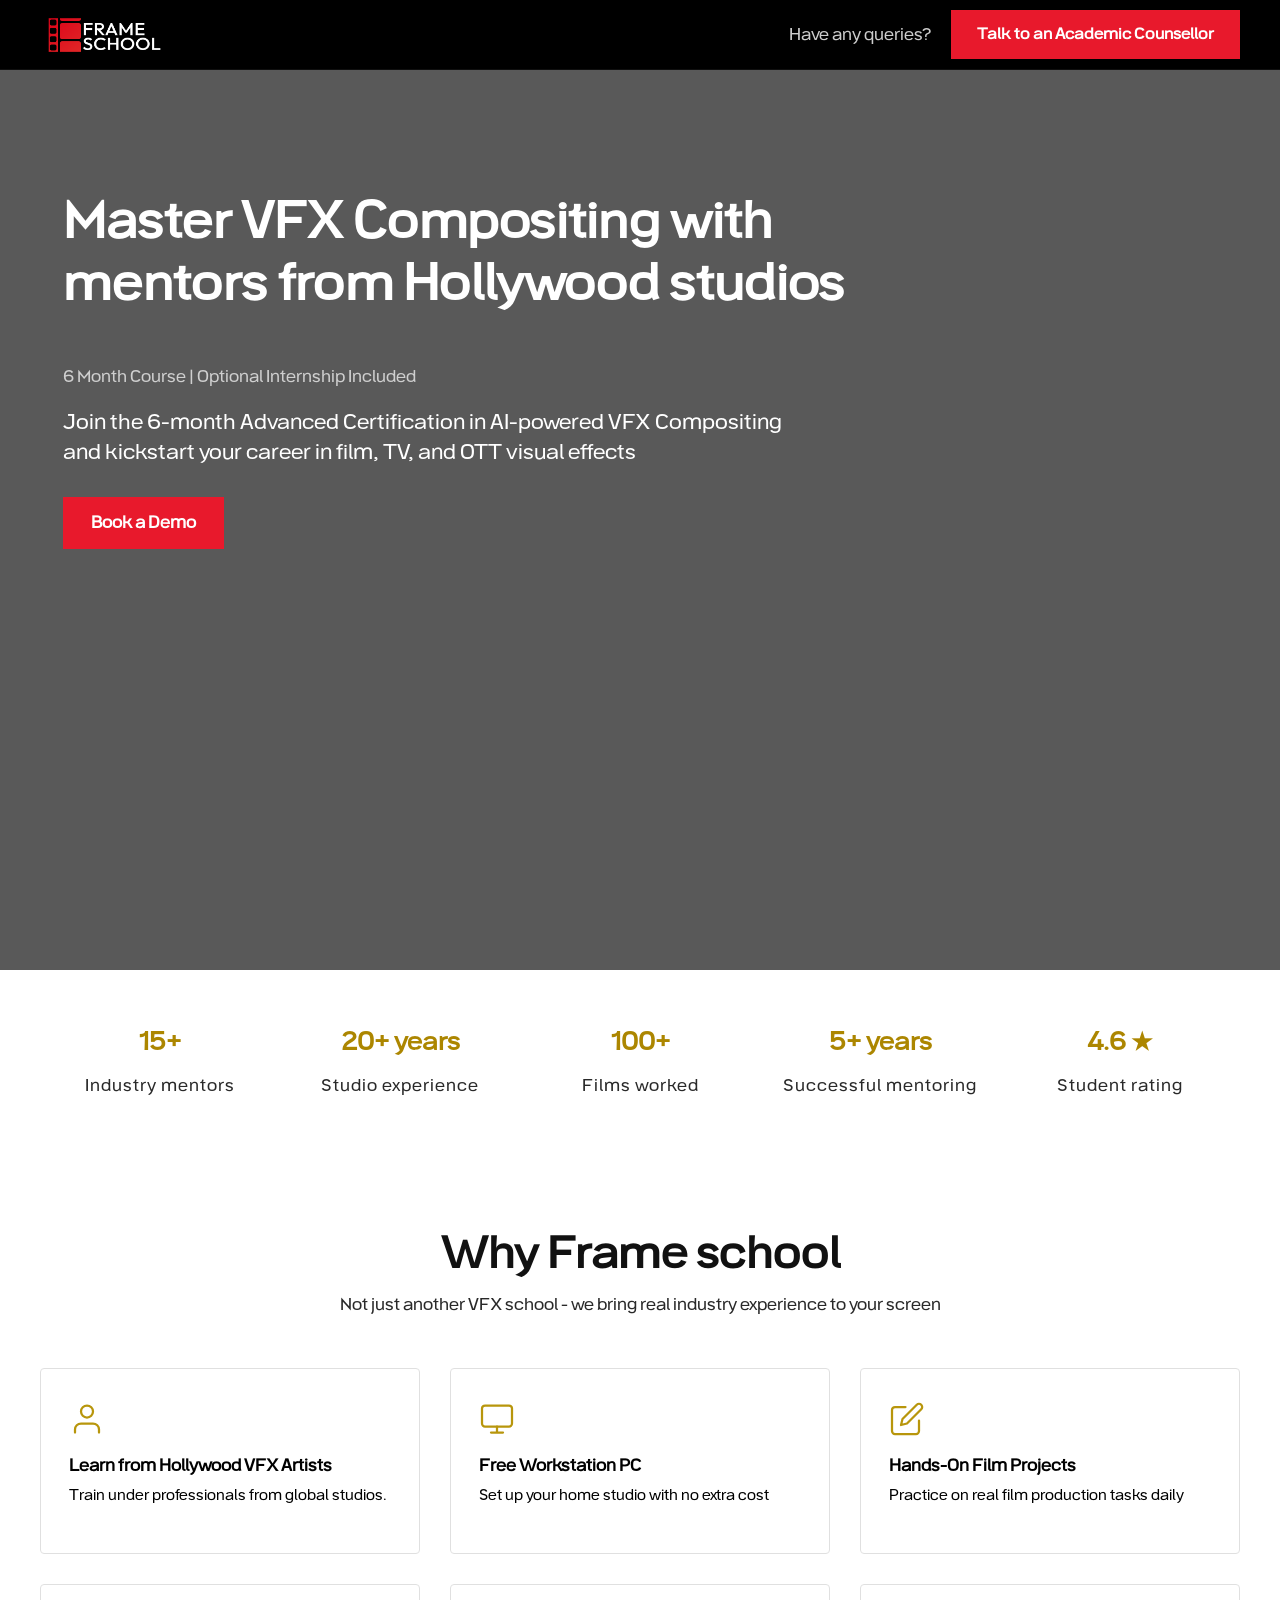
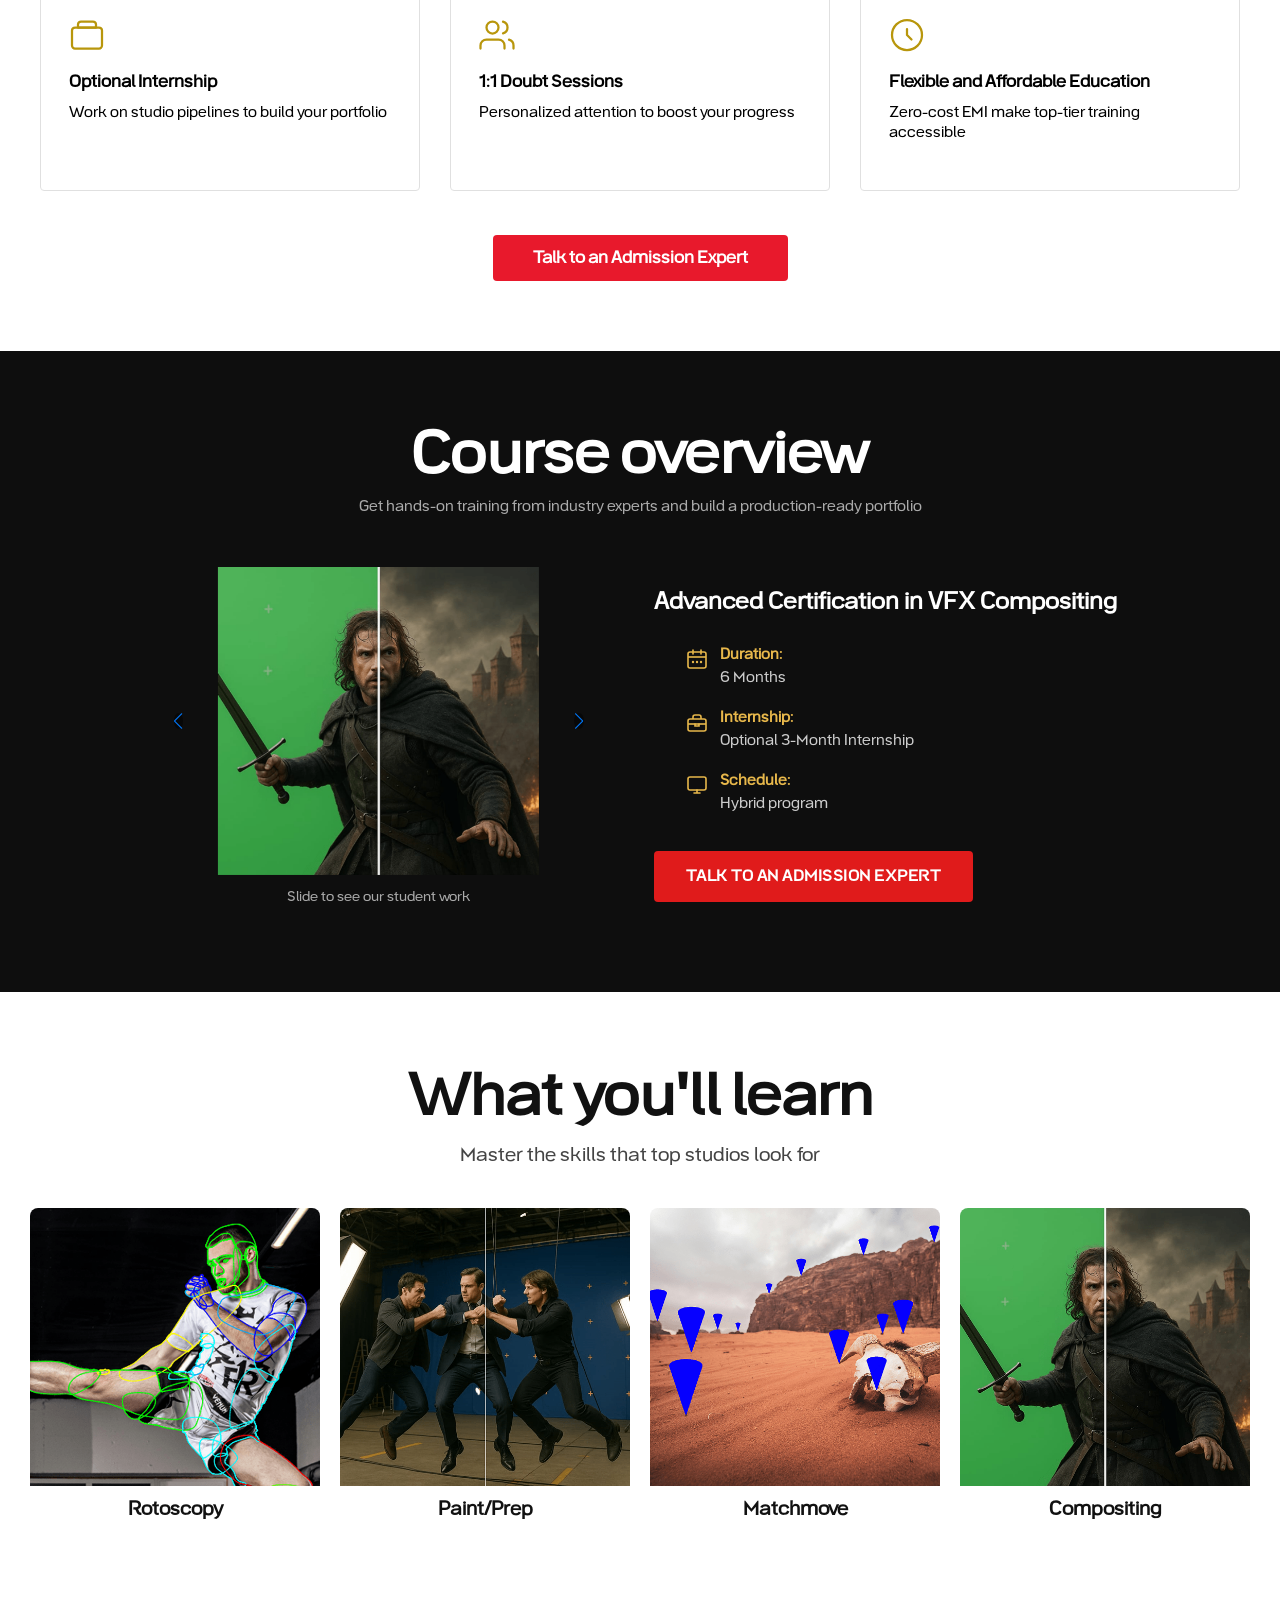
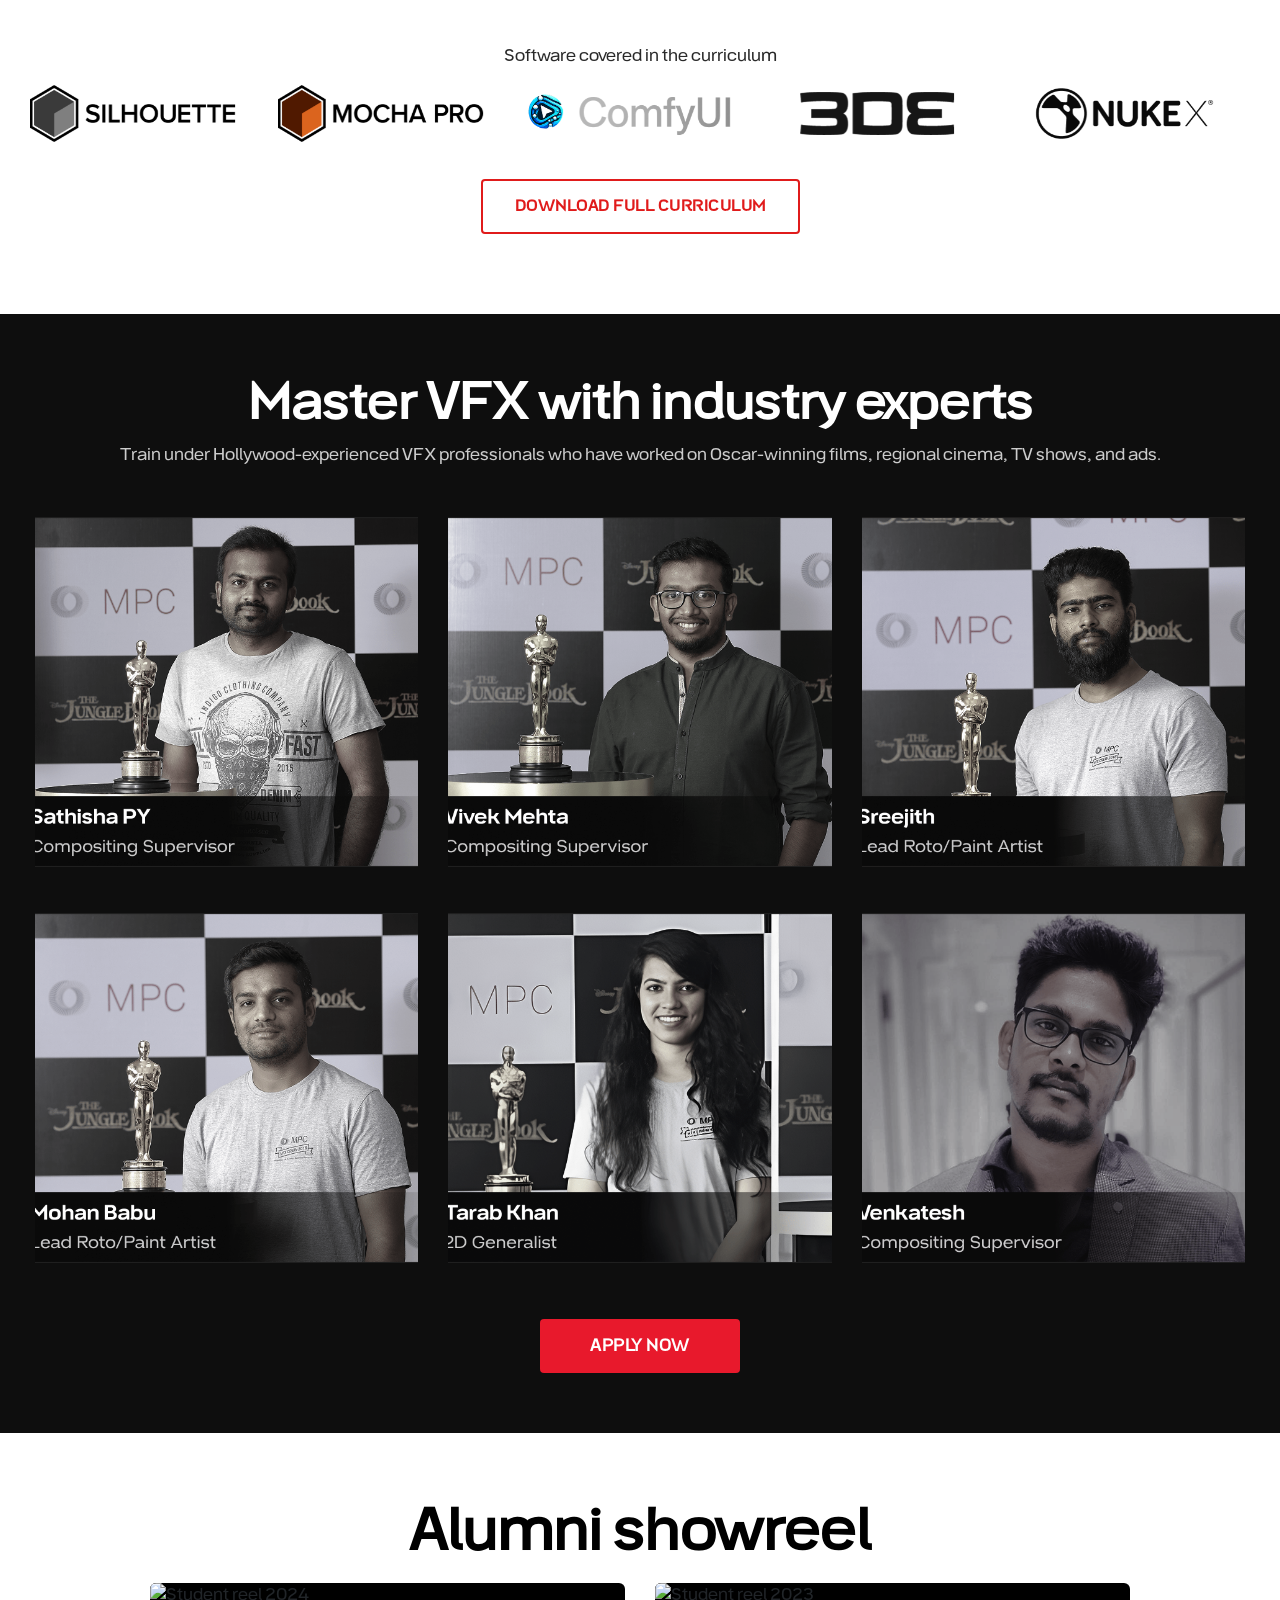
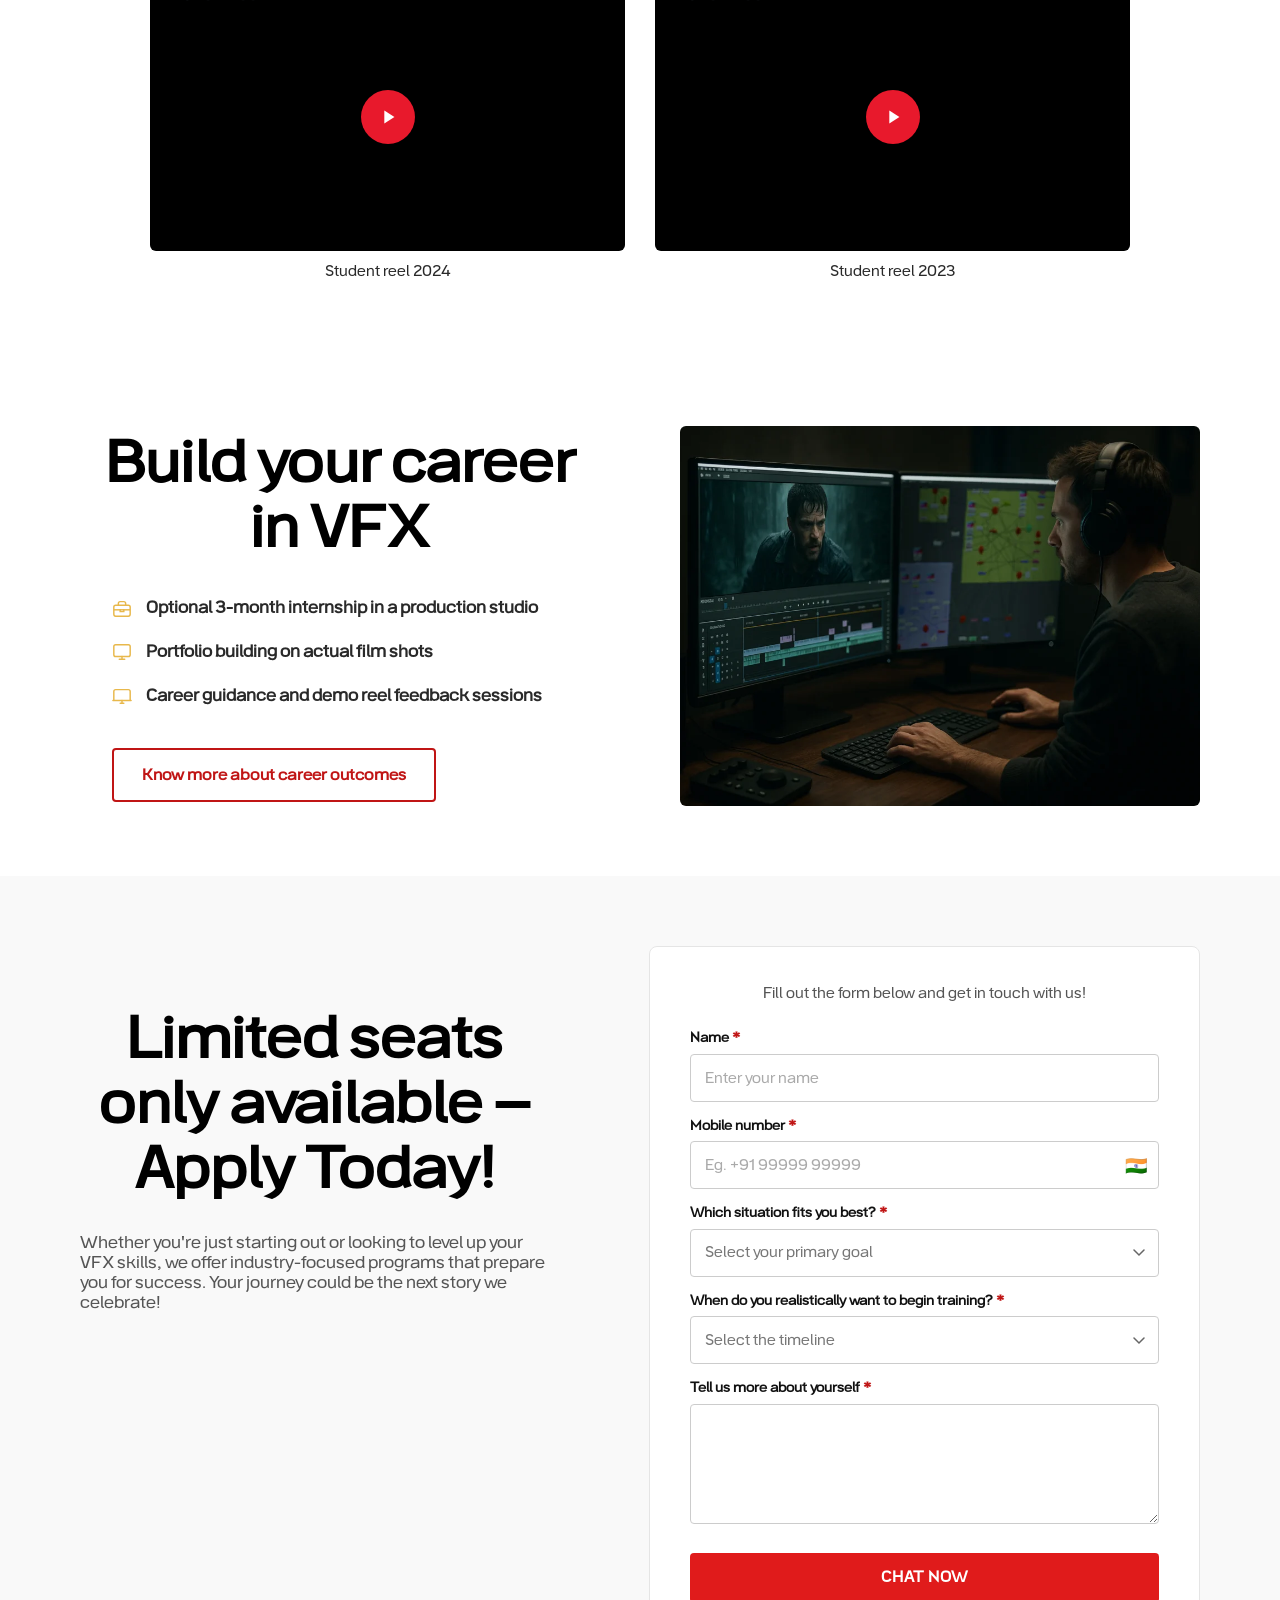
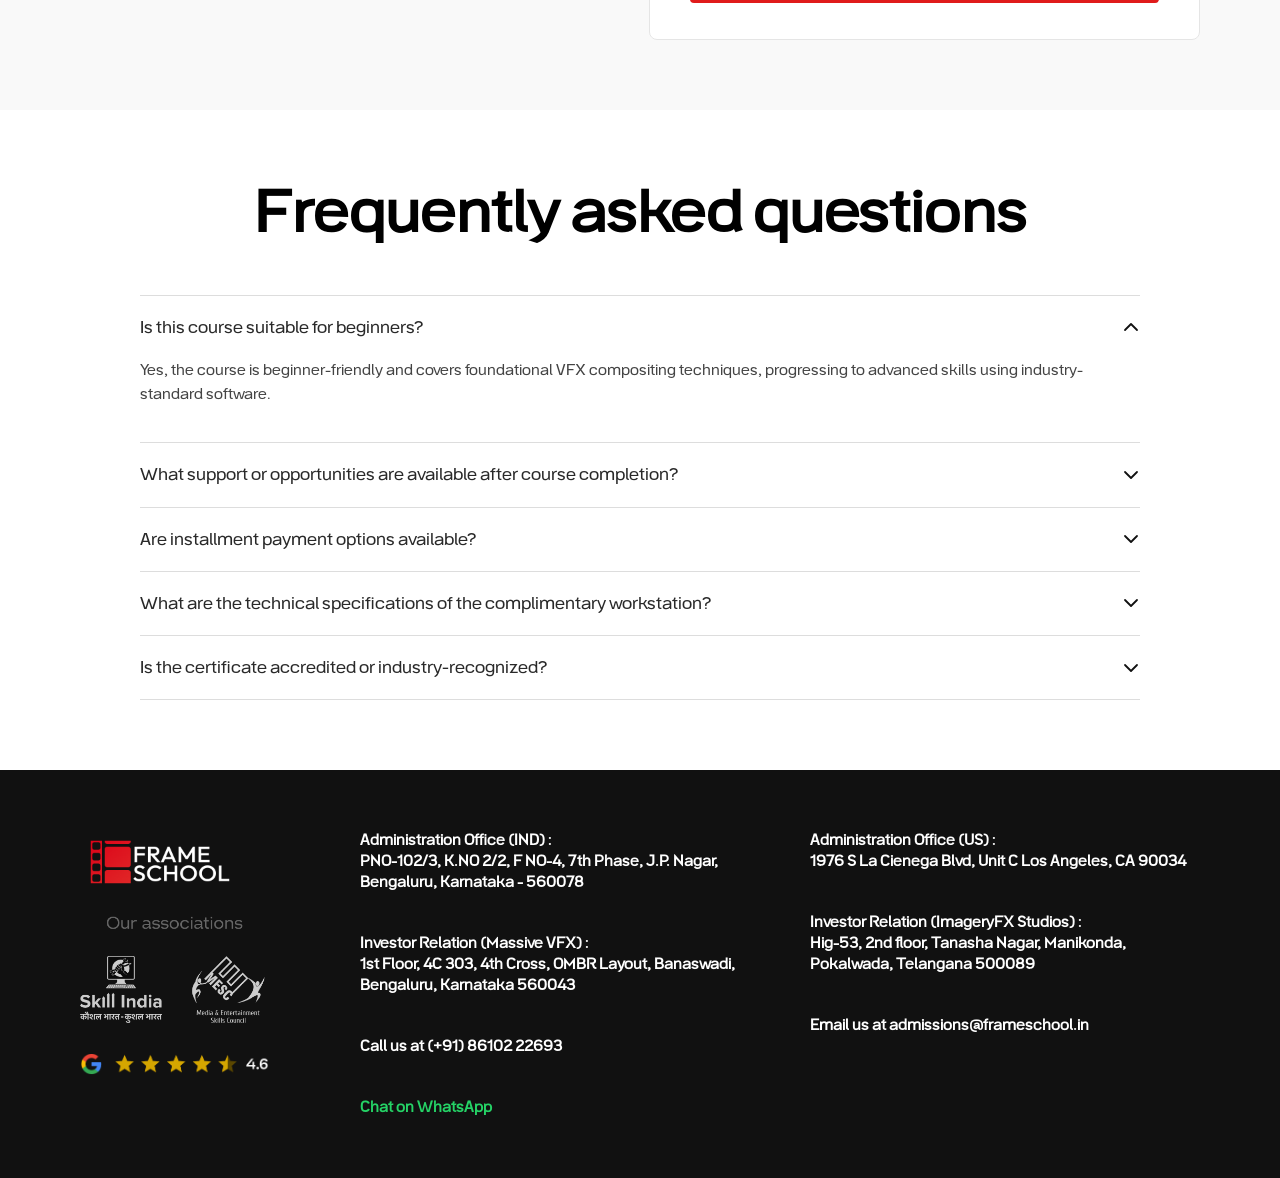
==== commit e906e972: "loading speeed" ====
--- a/index.html
+++ b/index.html
@@ -1,4 +1,3 @@
-
 <!DOCTYPE html>
 <html lang="en">
 
@@ -6,10 +5,22 @@
   <meta charset="UTF-8">
   <meta name="viewport" content="width=device-width, initial-scale=1.0">
   <title>Advanced VFX Compositing course - Frame School</title>
+
+  <link rel="preconnect" href="https://cdn.jsdelivr.net">
+  <link rel="dns-prefetch" href="https://cdn.jsdelivr.net">
+  <link rel="preconnect" href="https://www.youtube.com">
+  <link rel="dns-prefetch" href="https://www.youtube.com">
+  <link rel="preconnect" href="https://i.ytimg.com">
+ 
+  <link rel="preload" as="image" href="images/download.webp" media="(max-width: 768px)">
+
   <link rel="stylesheet" href="css/bootstrap.min.css">
-  <link rel="stylesheet" href="css/animate.css">
+
+  <link rel="preload" href="css/animate.css" as="style" onload="this.onload=null;this.rel='stylesheet'">
+  <noscript><link rel="stylesheet" href="css/animate.css"></noscript>
   <link rel="stylesheet" href="css/main.css">
-  <link rel="stylesheet" href="https://cdn.jsdelivr.net/npm/swiper@11/swiper-bundle.min.css" />
+  <link rel="preload" href="https://cdn.jsdelivr.net/npm/swiper@11/swiper-bundle.min.css" as="style" onload="this.onload=null;this.rel='stylesheet'">
+  <noscript><link rel="stylesheet" href="https://cdn.jsdelivr.net/npm/swiper@11/swiper-bundle.min.css"></noscript>
 </head>
 
 <body>
@@ -208,10 +219,11 @@
           <div class="swiper mySwiper">
             <div class="swiper-wrapper">
               <div class="swiper-slide">
-                <img src="images/learn-section/COMPOSITING.png.webp" alt="Student work 1" />
+                <!-- FIX 3: lazy load -->
+                <img src="images/learn-section/COMPOSITING.png.webp" alt="Student work 1" loading="lazy" />
               </div>
               <div class="swiper-slide">
-                <img src="images/learn-section/PAINT.png.webp" alt="Student work 2" />
+                <img src="images/learn-section/PAINT.png.webp" alt="Student work 2" loading="lazy" />
               </div>
             </div>
             <div class="swiper-button-prev"></div>
@@ -288,19 +300,20 @@
 
       <div class="learn-grid">
         <div class="learn-card aos-item" data-animation="fadeInUp" data-delay="0">
-          <img src="images/learn-section/ROTOSCOPE.png.webp" alt="Rotoscopy">
+          <!-- FIX 3: lazy load -->
+          <img src="images/learn-section/ROTOSCOPE.png.webp" alt="Rotoscopy" loading="lazy">
           <h3 class="learn-card-title">Rotoscopy</h3>
         </div>
         <div class="learn-card aos-item" data-animation="fadeInUp" data-delay="100">
-          <img src="images/learn-section/PAINT.png.webp" alt="Paint/Prep">
+          <img src="images/learn-section/PAINT.png.webp" alt="Paint/Prep" loading="lazy">
           <h3 class="learn-card-title">Paint/Prep</h3>
         </div>
         <div class="learn-card aos-item" data-animation="fadeInUp" data-delay="200">
-          <img src="images/learn-section/MATCHMOVE.png.webp" alt="Matchmove">
+          <img src="images/learn-section/MATCHMOVE.png.webp" alt="Matchmove" loading="lazy">
           <h3 class="learn-card-title">Matchmove</h3>
         </div>
         <div class="learn-card aos-item" data-animation="fadeInUp" data-delay="300">
-          <img src="images/learn-section/COMPOSITING.png.webp" alt="Compositing">
+          <img src="images/learn-section/COMPOSITING.png.webp" alt="Compositing" loading="lazy">
           <h3 class="learn-card-title">Compositing</h3>
         </div>
       </div>
@@ -316,19 +329,19 @@
       <h2 class="curriculum-title aos-item" data-animation="fadeInUp" data-delay="0">Software covered in the curriculum</h2>
       <div class="curriculum-grid">
         <div class="curriculum-item aos-item" data-animation="zoomIn" data-delay="0">
-          <img src="images/curriculum/SILHOUETTE.png.webp" alt="Silhouette">
+          <img src="images/curriculum/SILHOUETTE.png.webp" alt="Silhouette" loading="lazy">
         </div>
         <div class="curriculum-item aos-item" data-animation="zoomIn" data-delay="100">
-          <img src="images/curriculum/MOCHA.png.webp" alt="Mocha">
+          <img src="images/curriculum/MOCHA.png.webp" alt="Mocha" loading="lazy">
         </div>
         <div class="curriculum-item aos-item" data-animation="zoomIn" data-delay="200">
-          <img src="images/curriculum/COMFY.png.webp" alt="ComfyUI">
+          <img src="images/curriculum/COMFY.png.webp" alt="ComfyUI" loading="lazy">
         </div>
         <div class="curriculum-item aos-item" data-animation="zoomIn" data-delay="300">
-          <img src="images/curriculum/3DE.png.webp" alt="3DE">
+          <img src="images/curriculum/3DE.png.webp" alt="3DE" loading="lazy">
         </div>
         <div class="curriculum-item aos-item" data-animation="zoomIn" data-delay="400">
-          <img src="images/curriculum/NUKE.png.webp" alt="NUKE X">
+          <img src="images/curriculum/NUKE.png.webp" alt="NUKE X" loading="lazy">
         </div>
       </div>
       <a href="#" class="curriculum-cta aos-item" data-animation="fadeInUp" data-delay="0">Download Full Curriculum</a>
@@ -347,22 +360,23 @@
       <!-- Desktop Grid -->
       <div class="mentors-grid">
         <div class="mentor-card aos-item" data-animation="fadeInUp" data-delay="0">
-          <img src="images/experts/sathisha-2.png.webp" alt="Sathisha PY">
+          <!-- FIX 3: lazy load -->
+          <img src="images/experts/sathisha-2.png.webp" alt="Sathisha PY" loading="lazy">
         </div>
         <div class="mentor-card aos-item" data-animation="fadeInUp" data-delay="100">
-          <img src="images/experts/Vivek.png.webp" alt="Vivek Mehta">
+          <img src="images/experts/Vivek.png.webp" alt="Vivek Mehta" loading="lazy">
         </div>
         <div class="mentor-card aos-item" data-animation="fadeInUp" data-delay="200">
-          <img src="images/experts/Sreejith.png.webp" alt="Sreejith">
+          <img src="images/experts/Sreejith.png.webp" alt="Sreejith" loading="lazy">
         </div>
         <div class="mentor-card aos-item" data-animation="fadeInUp" data-delay="0">
-          <img src="images/experts/Mohan.png.webp" alt="Mentor 4">
+          <img src="images/experts/Mohan.png.webp" alt="Mentor 4" loading="lazy">
         </div>
         <div class="mentor-card aos-item" data-animation="fadeInUp" data-delay="100">
-          <img src="images/experts/Tarab.png.webp" alt="Mentor 5">
+          <img src="images/experts/Tarab.png.webp" alt="Mentor 5" loading="lazy">
         </div>
         <div class="mentor-card aos-item" data-animation="fadeInUp" data-delay="200">
-          <img src="images/experts/Venkatesh.png.webp" alt="Mentor 6">
+          <img src="images/experts/Venkatesh.png.webp" alt="Mentor 6" loading="lazy">
         </div>
       </div>
 
@@ -370,22 +384,22 @@
       <div class="mentors-swiper myMentorsSwiper">
         <div class="swiper-wrapper">
           <div class="swiper-slide mentors-swiper-slide">
-            <img src="images/experts/sathisha-2.png.webp" alt="Sathisha PY">
+            <img src="images/experts/sathisha-2.png.webp" alt="Sathisha PY" loading="lazy">
           </div>
           <div class="swiper-slide mentors-swiper-slide">
-            <img src="images/experts/Vivek.png.webp" alt="Vivek Mehta">
+            <img src="images/experts/Vivek.png.webp" alt="Vivek Mehta" loading="lazy">
           </div>
           <div class="swiper-slide mentors-swiper-slide">
-            <img src="images/experts/Sreejith.png.webp" alt="Sreejith">
+            <img src="images/experts/Sreejith.png.webp" alt="Sreejith" loading="lazy">
           </div>
           <div class="swiper-slide mentors-swiper-slide">
-            <img src="images/experts/Mohan.png.webp" alt="Mentor 4">
+            <img src="images/experts/Mohan.png.webp" alt="Mentor 4" loading="lazy">
           </div>
           <div class="swiper-slide mentors-swiper-slide">
-            <img src="images/experts/Tarab.png.webp" alt="Mentor 5">
+            <img src="images/experts/Tarab.png.webp" alt="Mentor 5" loading="lazy">
           </div>
           <div class="swiper-slide mentors-swiper-slide">
-            <img src="images/experts/Venkatesh.png.webp" alt="Mentor 6">
+            <img src="images/experts/Venkatesh.png.webp" alt="Mentor 6" loading="lazy">
           </div>
         </div>
         <div class="swiper-button-prev"></div>
@@ -407,24 +421,19 @@
     <div class="alumni-inner">
       <h1 class="alumni-title aos-item" data-animation="fadeInDown" data-delay="0">Alumni showreel</h1>
       <div class="alumni-flex">
+        <!-- FIX 7: YouTube facade instead of iframe -->
         <div class="alumni-video-wrap aos-item" data-animation="fadeInLeft" data-delay="0">
-          <iframe
-            src="https://www.youtube.com/embed/72F4--kmD5Q?start=22"
-            title="Student reel 2024"
-            frameborder="0"
-            allow="accelerometer; autoplay; clipboard-write; encrypted-media; gyroscope; picture-in-picture"
-            allowfullscreen>
-          </iframe>
+          <div class="yt-facade" onclick="this.innerHTML='<iframe src=\'https://www.youtube.com/embed/72F4--kmD5Q?start=22&autoplay=1\' frameborder=\'0\' allow=\'accelerometer; autoplay; clipboard-write; encrypted-media; gyroscope; picture-in-picture\' allowfullscreen style=\'width:100%;aspect-ratio:16/9;border-radius:6px;border:none;display:block\'></iframe>'" style="position:relative;display:block;width:100%;aspect-ratio:16/9;background:#000;border-radius:6px;overflow:hidden;cursor:pointer;">
+            <img src="https://i.ytimg.com/vi/72F4--kmD5Q/hqdefault.jpg" loading="lazy" alt="Student reel 2024" style="width:100%;height:100%;object-fit:cover;display:block;">
+            <span style="position:absolute;top:50%;left:50%;transform:translate(-50%,-50%);background:#e8192c;border-radius:50%;width:54px;height:54px;display:flex;align-items:center;justify-content:center;pointer-events:none;"><svg width="22" height="22" viewBox="0 0 24 24" fill="#fff"><path d="M8 5v14l11-7z"/></svg></span>
+          </div>
           <p class="alumni-caption">Student reel 2024</p>
         </div>
         <div class="alumni-video-wrap aos-item" data-animation="fadeInRight" data-delay="200">
-          <iframe
-            src="https://www.youtube.com/embed/cvOcm3VFqwY?start=1"
-            title="Student reel 2023"
-            frameborder="0"
-            allow="accelerometer; autoplay; clipboard-write; encrypted-media; gyroscope; picture-in-picture"
-            allowfullscreen>
-          </iframe>
+          <div class="yt-facade" onclick="this.innerHTML='<iframe src=\'https://www.youtube.com/embed/cvOcm3VFqwY?start=1&autoplay=1\' frameborder=\'0\' allow=\'accelerometer; autoplay; clipboard-write; encrypted-media; gyroscope; picture-in-picture\' allowfullscreen style=\'width:100%;aspect-ratio:16/9;border-radius:6px;border:none;display:block\'></iframe>'" style="position:relative;display:block;width:100%;aspect-ratio:16/9;background:#000;border-radius:6px;overflow:hidden;cursor:pointer;">
+            <img src="https://i.ytimg.com/vi/cvOcm3VFqwY/hqdefault.jpg" loading="lazy" alt="Student reel 2023" style="width:100%;height:100%;object-fit:cover;display:block;">
+            <span style="position:absolute;top:50%;left:50%;transform:translate(-50%,-50%);background:#e8192c;border-radius:50%;width:54px;height:54px;display:flex;align-items:center;justify-content:center;pointer-events:none;"><svg width="22" height="22" viewBox="0 0 24 24" fill="#fff"><path d="M8 5v14l11-7z"/></svg></span>
+          </div>
           <p class="alumni-caption">Student reel 2023</p>
         </div>
       </div>
@@ -477,7 +486,8 @@
       </div>
 
       <div class="career-right aos-item" data-animation="fadeInRight" data-delay="200">
-        <img src="images/carrer/1-copy-1024x683.jpg.webp" alt="VFX Artist at work" class="career-img" />
+        <!-- FIX 3: lazy load -->
+        <img src="images/carrer/1-copy-1024x683.jpg.webp" alt="VFX Artist at work" class="career-img" loading="lazy" />
       </div>
 
     </div>
@@ -654,13 +664,14 @@
 
       <div class="footer-left aos-item" data-animation="fadeInUp" data-delay="0">
         <div class="footer-logo">
-          <img src="images/footer/logo-dark_mode.png.webp" alt="Frame School" />
+          <!-- FIX 3: lazy load -->
+          <img src="images/footer/logo-dark_mode.png.webp" alt="Frame School" loading="lazy" />
         </div>
         <div class="footer-assoc-logos">
-          <img src="images/footer/associates.png.webp" alt="Skill India" />
+          <img src="images/footer/associates.png.webp" alt="Skill India" loading="lazy" />
         </div>
         <div class="footer-assoc-logos">
-          <img src="images/footer/google-rating-1.png.webp" alt="Google Rating" />
+          <img src="images/footer/google-rating-1.png.webp" alt="Google Rating" loading="lazy" />
         </div>
       </div>
 
@@ -702,29 +713,32 @@
        SCRIPTS
   ═════════════════════════════════════ -->
   <script src="js/bootstrap.bundle.min.js"></script>
-  <script src="https://cdn.jsdelivr.net/npm/swiper@11/swiper-bundle.min.js"></script>
-
-  <!-- Swiper init -->
+  <!-- FIX 5: Swiper JS deferred -->
+  <script defer src="https://cdn.jsdelivr.net/npm/swiper@11/swiper-bundle.min.js"></script>
+
+  <!-- Swiper init — FIX 5: wrapped in DOMContentLoaded for defer -->
   <script>
-    const swiper = new Swiper(".mySwiper", {
-      loop: true,
-      grabCursor: true,
-      navigation: {
-        nextEl: ".mySwiper .swiper-button-next",
-        prevEl: ".mySwiper .swiper-button-prev",
-      },
-      speed: 500,
-    });
-
-    const mentorsSwiper = new Swiper(".myMentorsSwiper", {
-      loop: true,
-      grabCursor: true,
-      navigation: {
-        nextEl: ".myMentorsSwiper .swiper-button-next",
-        prevEl: ".myMentorsSwiper .swiper-button-prev",
-      },
-      speed: 500,
-      slidesPerView: 1,
+    document.addEventListener('DOMContentLoaded', function () {
+      const swiper = new Swiper(".mySwiper", {
+        loop: true,
+        grabCursor: true,
+        navigation: {
+          nextEl: ".mySwiper .swiper-button-next",
+          prevEl: ".mySwiper .swiper-button-prev",
+        },
+        speed: 500,
+      });
+
+      const mentorsSwiper = new Swiper(".myMentorsSwiper", {
+        loop: true,
+        grabCursor: true,
+        navigation: {
+          nextEl: ".myMentorsSwiper .swiper-button-next",
+          prevEl: ".myMentorsSwiper .swiper-button-prev",
+        },
+        speed: 500,
+        slidesPerView: 1,
+      });
     });
   </script>
 
@@ -805,8 +819,8 @@
           }
         });
       }, {
-        threshold:   0.12,              /* fires when 12% of element is visible */
-        rootMargin: '0px 0px -40px 0px' /* small offset so it doesn't fire too early */
+        threshold:   0.12,
+        rootMargin: '0px 0px -40px 0px'
       });
 
       /* Step 5: observe every item */
@@ -818,4 +832,4 @@
   </script>
 
 </body>
-</html>
+</html>
--- a/css/main.css
+++ b/css/main.css
@@ -2,28 +2,7 @@
   font-family: 'TAFilmFiction';
   src: url('../fonts/TAFilmFictionSemiX-Regular.otf') format('opentype');
   font-weight: 400;
-  font-style: normal;
-}
-
-@font-face {
-  font-family: 'TAFilmFiction';
-  src: url('../fonts/TAFilmFictionSemiX-Bold.otf') format('opentype');
-  font-weight: 700;
-  font-style: normal;
-}
-
-@font-face {
-  font-family: 'TAFilmFiction';
-  src: url('../fonts/TAFilmFictionSemiX-Light.otf') format('opentype');
-  font-weight: 300;
-  font-style: normal;
-}
-
-@font-face {
-  font-family: 'TAFilmFiction';
-  src: url('../fonts/TAFilmFictionSemiX-Black.otf') format('opentype');
-  font-weight: 900;
-  font-style: normal;
+  font-display: swap;
 }
 body {
   font-family: 'TAFilmFiction', sans-serif;
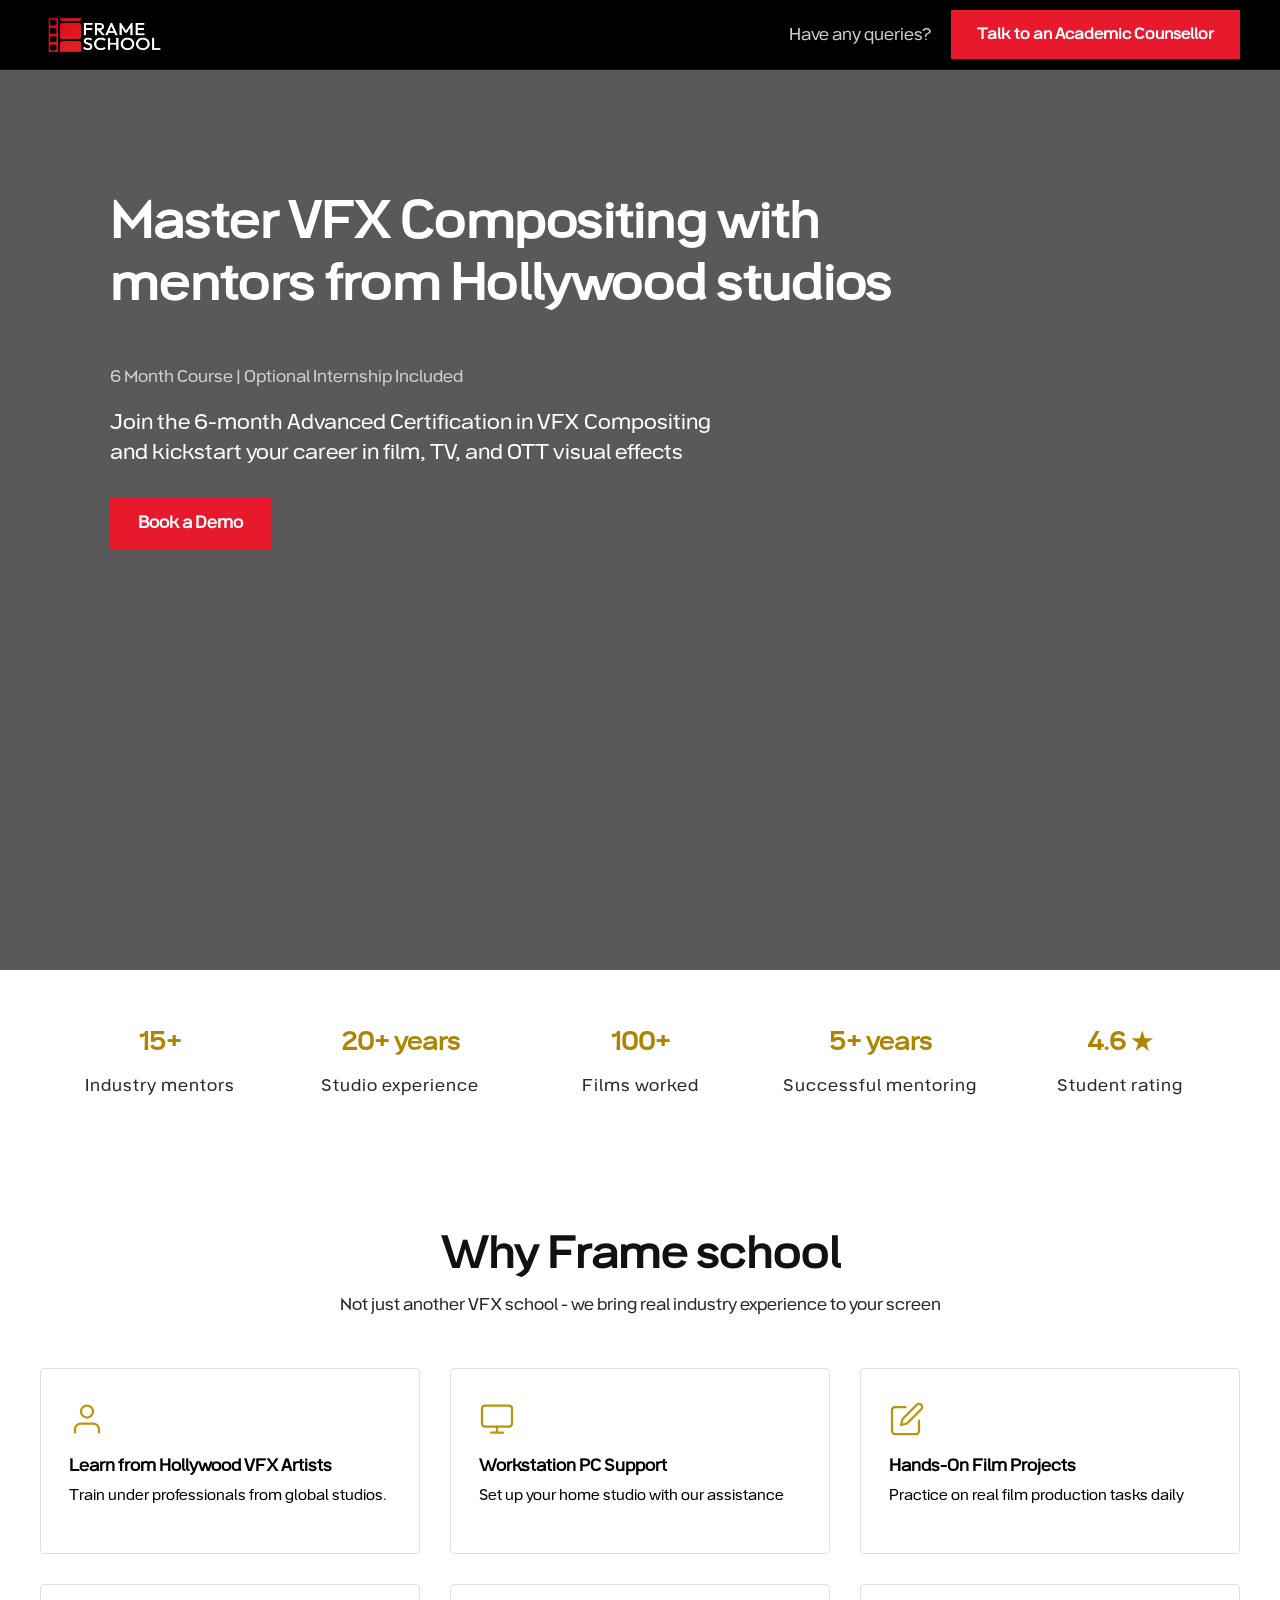
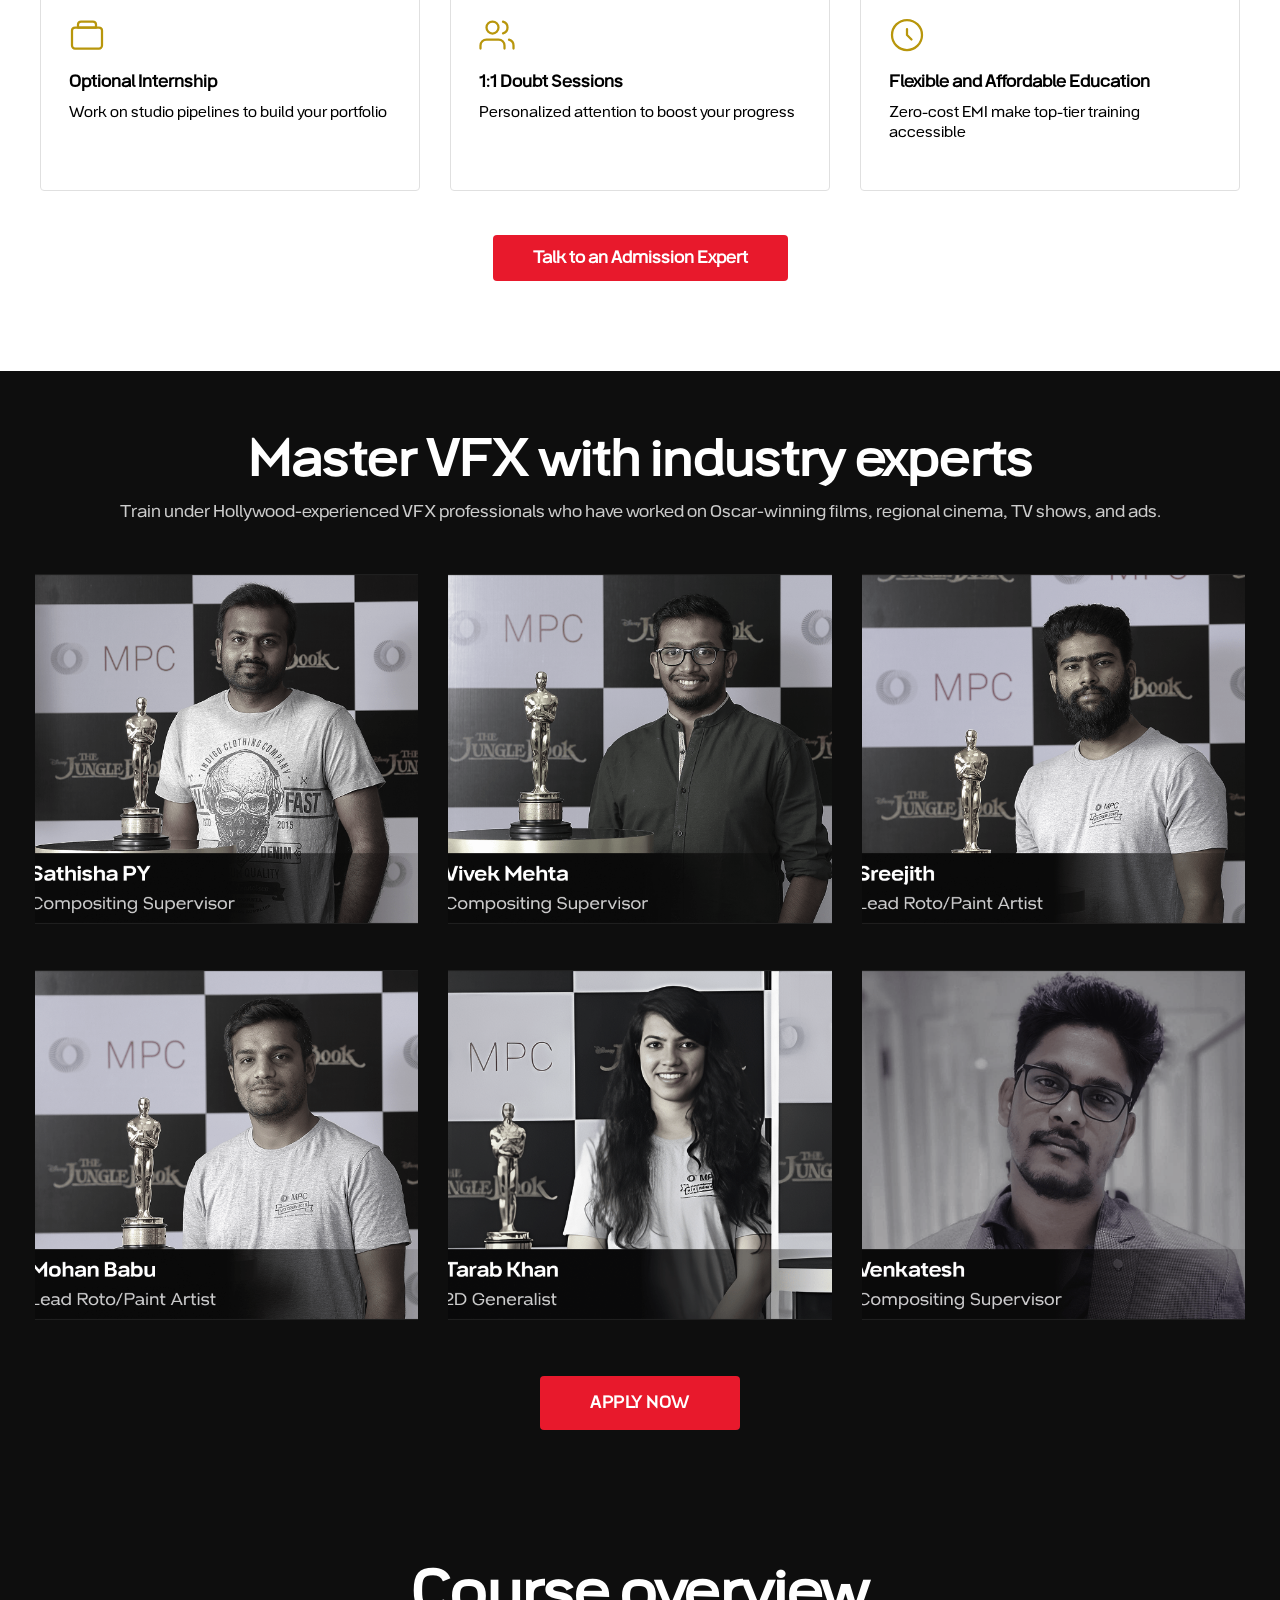
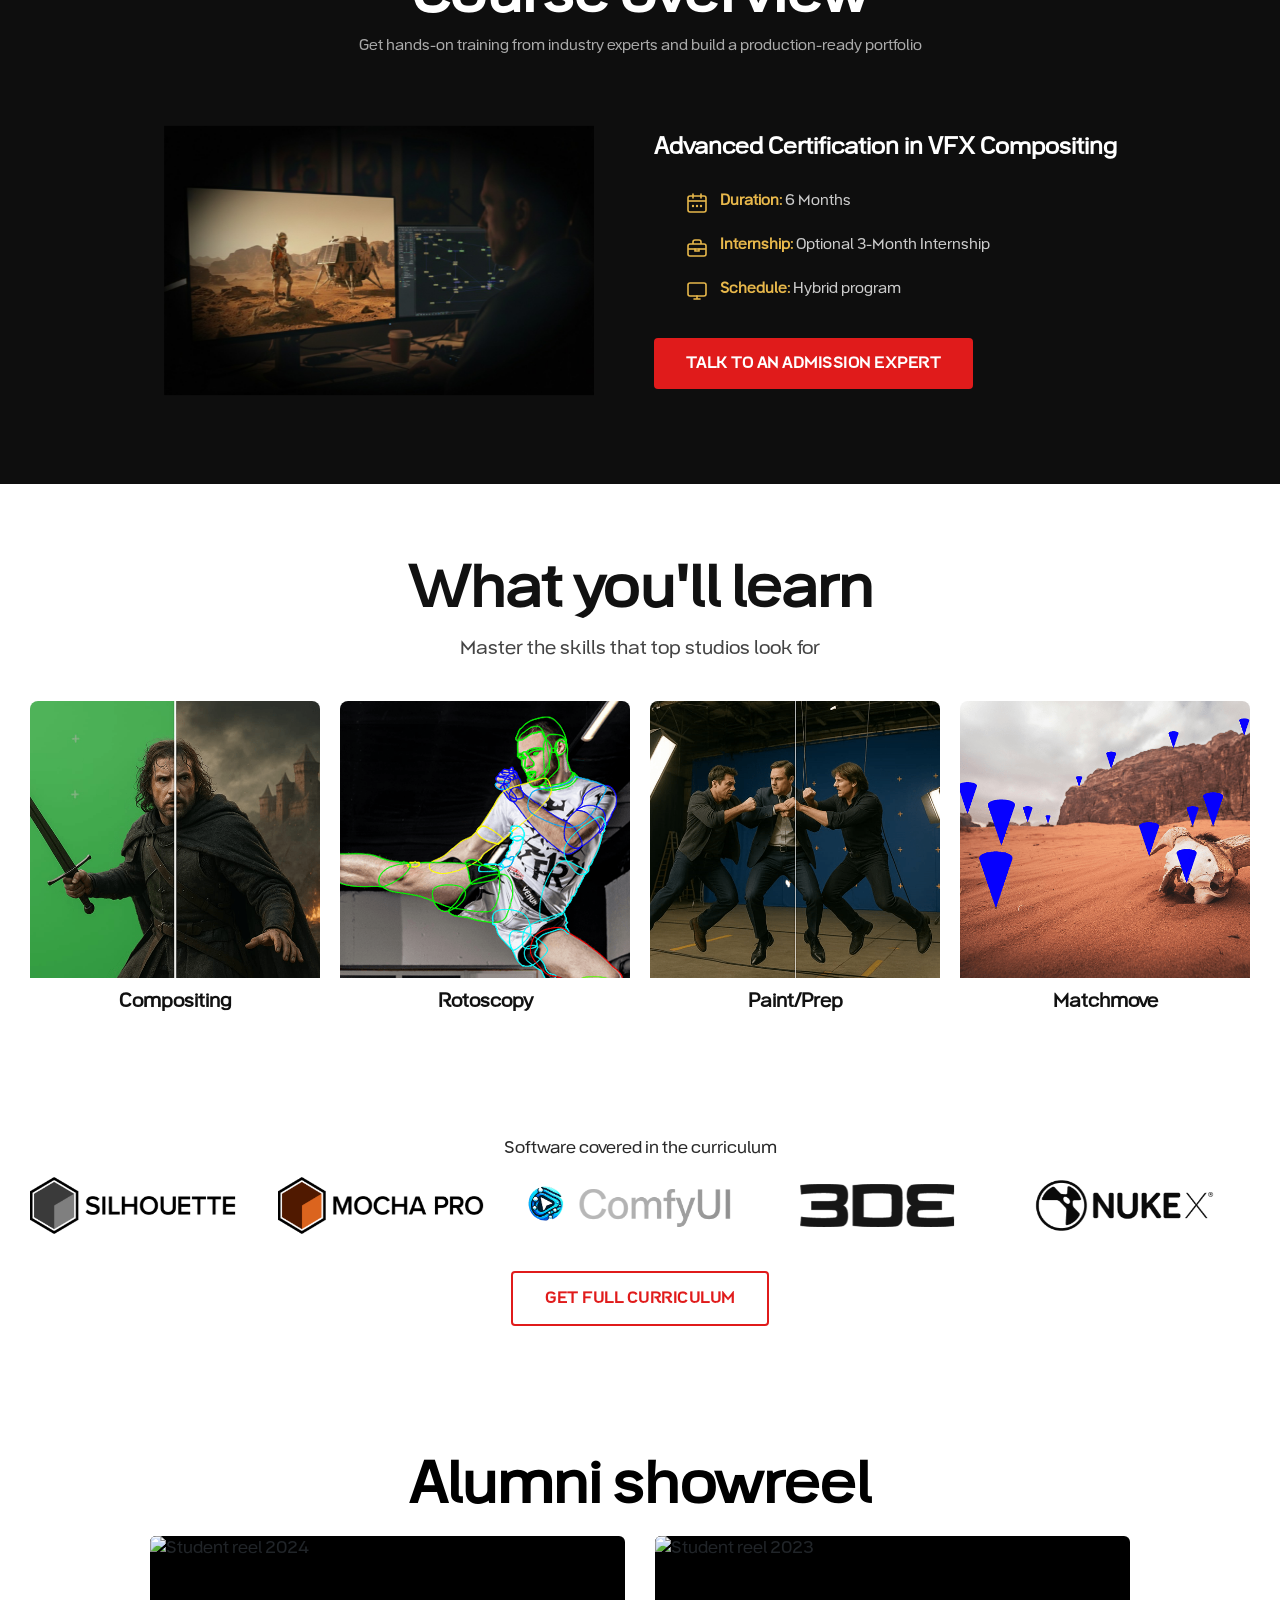
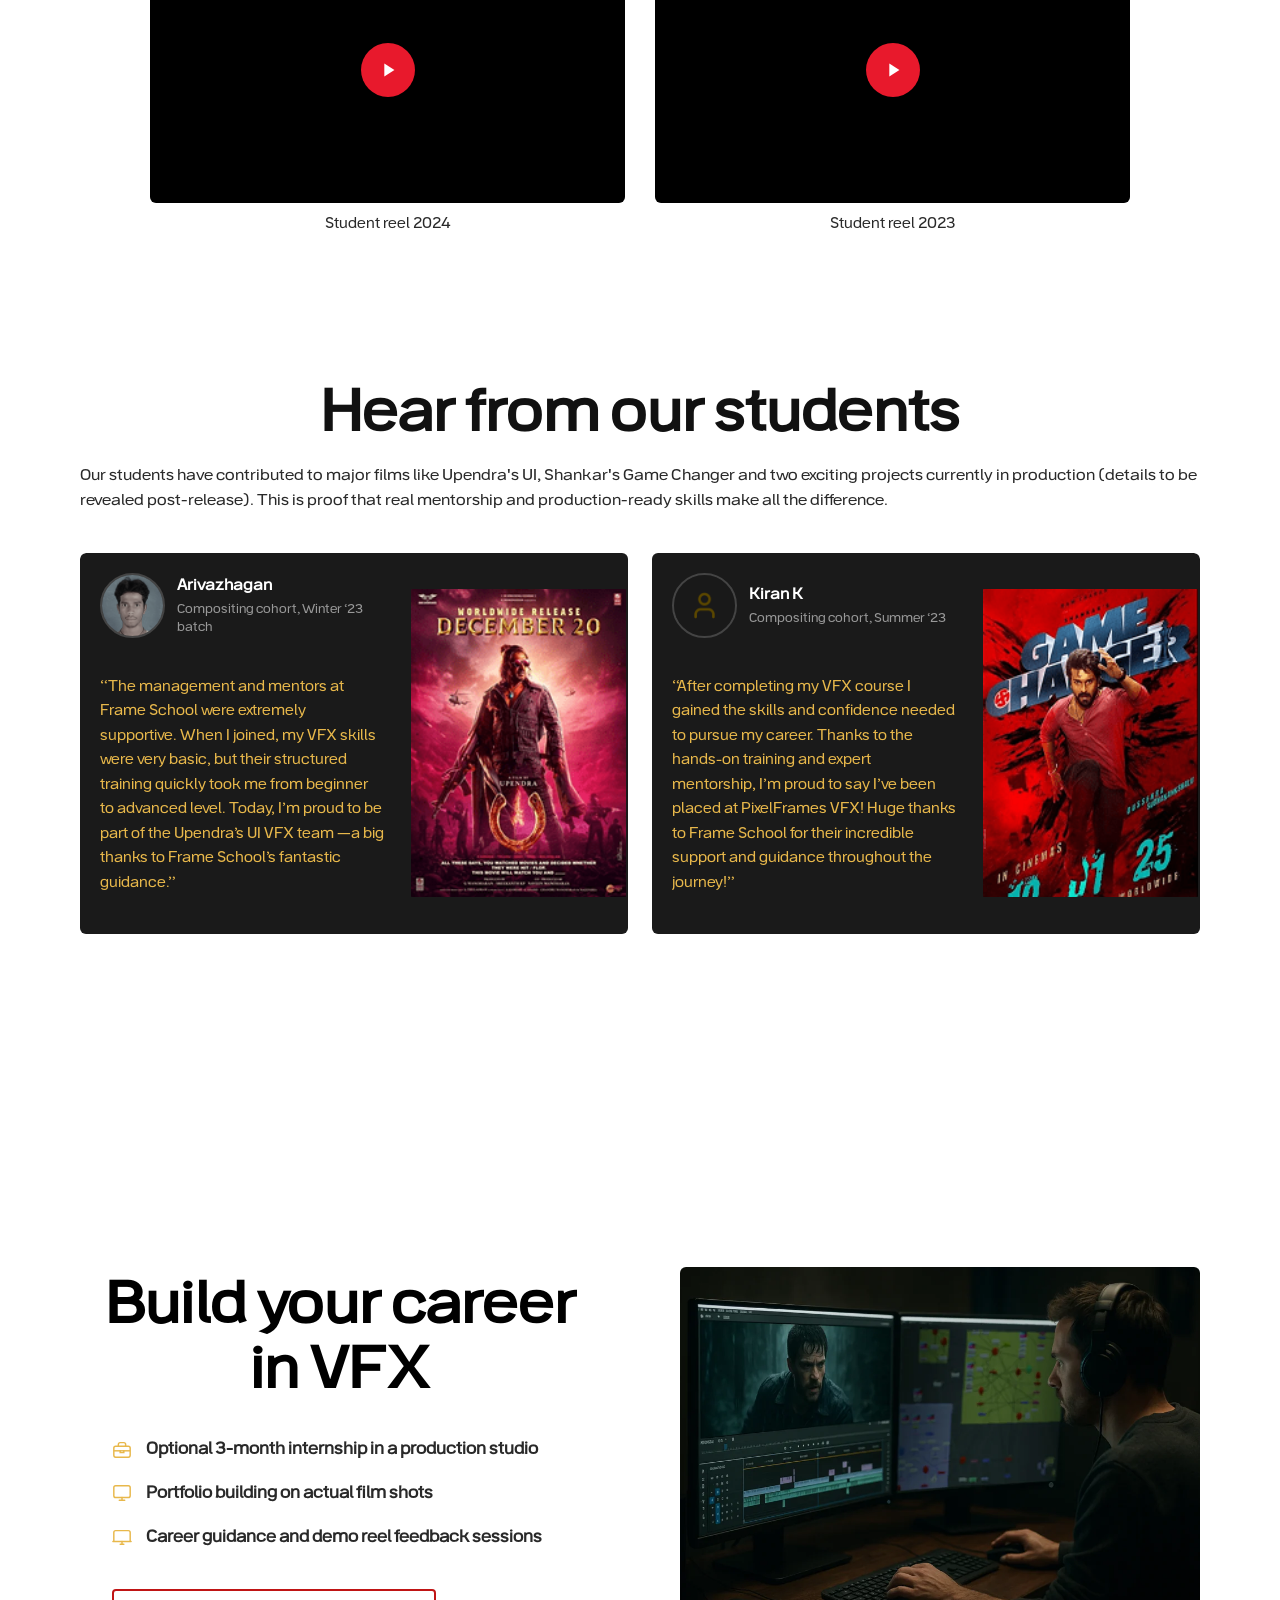
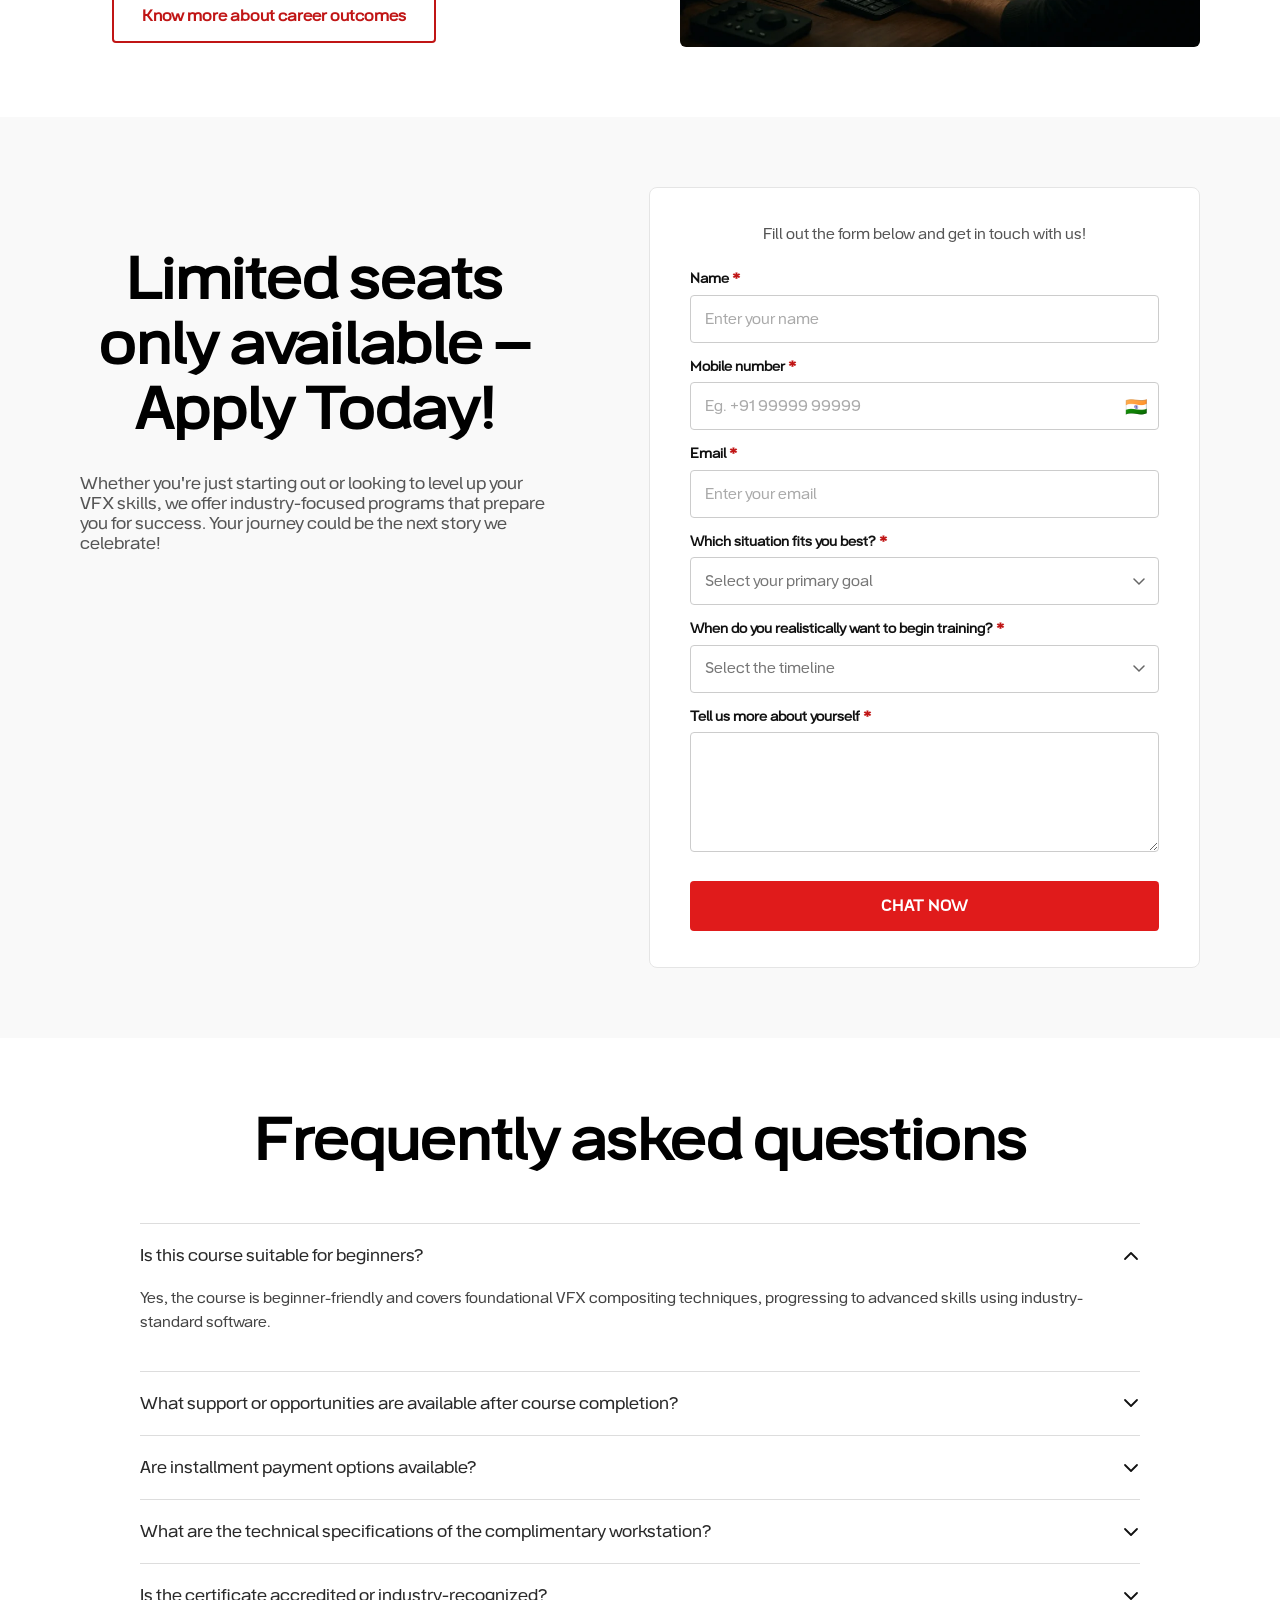
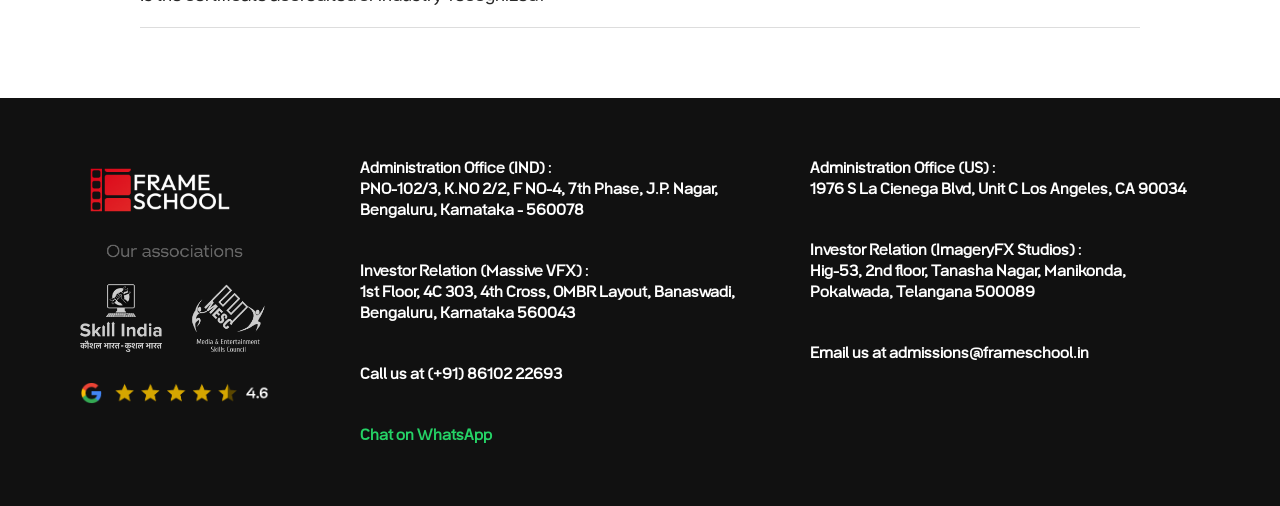
==== commit 5acb3907: "fianl form chaged" ====
--- a/index.html
+++ b/index.html
@@ -21,6 +21,68 @@
   <link rel="stylesheet" href="css/main.css">
   <link rel="preload" href="https://cdn.jsdelivr.net/npm/swiper@11/swiper-bundle.min.css" as="style" onload="this.onload=null;this.rel='stylesheet'">
   <noscript><link rel="stylesheet" href="https://cdn.jsdelivr.net/npm/swiper@11/swiper-bundle.min.css"></noscript>
+  <!-- ============================================
+     META PIXEL — FRAME SCHOOL
+     Pixel ID: 312288074461131
+     DO NOT MODIFY THIS BLOCK
+============================================ -->
+<script>
+  (function() {
+    // Prevent duplicate initialization
+    if (window.fbq) return;
+
+    // Initialize fbq function
+    var fbq = window.fbq = function() {
+      fbq.callMethod 
+        ? fbq.callMethod.apply(fbq, arguments) 
+        : fbq.queue.push(arguments);
+    };
+
+    if (!window._fbq) window._fbq = fbq;
+
+    fbq.push    = fbq;
+    fbq.loaded  = true;
+    fbq.version = '2.0';
+    fbq.queue   = [];
+
+    // Load the pixel script asynchronously
+    var script    = document.createElement('script');
+    script.async  = true;
+    script.src    = 'https://connect.facebook.net/en_US/fbevents.js';
+
+    // Safe insertion — won't break if no scripts exist
+    var firstScript = document.getElementsByTagName('script')[0];
+    if (firstScript && firstScript.parentNode) {
+      firstScript.parentNode.insertBefore(script, firstScript);
+    } else {
+      document.head.appendChild(script);
+    }
+
+    // Initialize pixel
+    fbq('init', '312288074461131');
+
+    // Track page view
+    fbq('track', 'PageView');
+
+    // Track content view
+    fbq('track', 'ViewContent');
+
+  })();
+</script>
+
+<!-- Fallback for browsers with JavaScript disabled -->
+<noscript>
+  <img 
+    height="1" 
+    width="1" 
+    style="display:none;" 
+    src="https://www.facebook.com/tr?id=312288074461131&ev=PageView&noscript=1"
+    alt=""
+  />
+</noscript>
+<!-- ============================================
+     END META PIXEL
+============================================ -->
 </head>
 
 <body>
@@ -67,7 +129,7 @@
       <!-- fadeInUp with more delay: desc comes after sub -->
       <p class="hero-desc animate__animated animate__fadeInUp"
          style="animation-duration:1s; animation-delay:0.5s; opacity:0; animation-fill-mode:forwards;">
-        Join the 6-month Advanced Certification in AI-powered VFX Compositing <br>
+        Join the 6-month Advanced Certification in VFX Compositing <br>
         and kickstart your career in film, TV, and OTT visual effects
       </p>
 
@@ -143,8 +205,8 @@
               <path d="M8 21h8M12 17v4" />
             </svg>
           </div>
-          <h3 class="why-card-title">Free Workstation PC</h3>
-          <p class="why-card-desc">Set up your home studio with no extra cost</p>
+          <h3 class="why-card-title">Workstation PC Support</h3>
+          <p class="why-card-desc">Set up your home studio with our assistance</p>
         </div>
 
         <div class="why-card aos-item" data-animation="fadeInUp" data-delay="200">
@@ -201,6 +263,69 @@
 
     </div>
   </section>
+    <!-- ════════════════════════════════
+       MENTORS SECTION
+       photos: fadeInUp staggered
+  ═════════════════════════════════════ -->
+  <section class="mentors-section">
+    <div class="mentors-inner">
+      <h2 class="mentors-title aos-item" data-animation="fadeInDown" data-delay="0">Master VFX with industry experts</h2>
+      <p class="mentors-subtitle aos-item" data-animation="fadeInUp" data-delay="100">Train under Hollywood-experienced VFX professionals who have worked on Oscar-winning films, regional cinema, TV shows, and ads.</p>
+
+      <!-- Desktop Grid -->
+      <div class="mentors-grid">
+        <div class="mentor-card aos-item" data-animation="fadeInUp" data-delay="0">
+          <!-- FIX 3: lazy load -->
+          <img src="images/experts/sathisha-2.png.webp" alt="Sathisha PY" loading="lazy">
+        </div>
+        <div class="mentor-card aos-item" data-animation="fadeInUp" data-delay="100">
+          <img src="images/experts/Vivek.png.webp" alt="Vivek Mehta" loading="lazy">
+        </div>
+        <div class="mentor-card aos-item" data-animation="fadeInUp" data-delay="200">
+          <img src="images/experts/Sreejith.png.webp" alt="Sreejith" loading="lazy">
+        </div>
+        <div class="mentor-card aos-item" data-animation="fadeInUp" data-delay="0">
+          <img src="images/experts/Mohan.png.webp" alt="Mentor 4" loading="lazy">
+        </div>
+        <div class="mentor-card aos-item" data-animation="fadeInUp" data-delay="100">
+          <img src="images/experts/Tarab.png.webp" alt="Mentor 5" loading="lazy">
+        </div>
+        <div class="mentor-card aos-item" data-animation="fadeInUp" data-delay="200">
+          <img src="images/experts/Venkatesh.png.webp" alt="Mentor 6" loading="lazy">
+        </div>
+      </div>
+
+      <!-- Mobile Swiper -->
+      <div class="mentors-swiper myMentorsSwiper">
+        <div class="swiper-wrapper">
+          <div class="swiper-slide mentors-swiper-slide">
+            <img src="images/experts/sathisha-2.png.webp" alt="Sathisha PY" loading="lazy">
+          </div>
+          <div class="swiper-slide mentors-swiper-slide">
+            <img src="images/experts/Vivek.png.webp" alt="Vivek Mehta" loading="lazy">
+          </div>
+          <div class="swiper-slide mentors-swiper-slide">
+            <img src="images/experts/Sreejith.png.webp" alt="Sreejith" loading="lazy">
+          </div>
+          <div class="swiper-slide mentors-swiper-slide">
+            <img src="images/experts/Mohan.png.webp" alt="Mentor 4" loading="lazy">
+          </div>
+          <div class="swiper-slide mentors-swiper-slide">
+            <img src="images/experts/Tarab.png.webp" alt="Mentor 5" loading="lazy">
+          </div>
+          <div class="swiper-slide mentors-swiper-slide">
+            <img src="images/experts/Venkatesh.png.webp" alt="Mentor 6" loading="lazy">
+          </div>
+        </div>
+        <div class="swiper-button-prev"></div>
+        <div class="swiper-button-next"></div>
+      </div>
+
+      <div class="mentors-cta aos-item" data-animation="fadeInUp" data-delay="0">
+        <a href="#apply" class="apply-btn">Apply Now</a>
+      </div>
+    </div>
+  </section>
 
   <!-- ════════════════════════════════
        COURSE SECTION
@@ -210,6 +335,7 @@
   <section class="course-section">
     <div class="course-inner">
 
+
       <h2 class="course-title-main aos-item" data-animation="fadeInDown" data-delay="0">Course overview</h2>
       <p class="course-subtitle aos-item" data-animation="fadeInUp" data-delay="100">Get hands-on training from industry experts and build a production-ready portfolio</p>
 
@@ -220,16 +346,16 @@
             <div class="swiper-wrapper">
               <div class="swiper-slide">
                 <!-- FIX 3: lazy load -->
-                <img src="images/learn-section/COMPOSITING.png.webp" alt="Student work 1" loading="lazy" />
+                <img src="images/learn-section/course-overviwe.jpg" alt="Student work 1" loading="lazy" />
               </div>
-              <div class="swiper-slide">
+              <!-- <div class="swiper-slide">
                 <img src="images/learn-section/PAINT.png.webp" alt="Student work 2" loading="lazy" />
-              </div>
+              </div> -->
             </div>
-            <div class="swiper-button-prev"></div>
-            <div class="swiper-button-next"></div>
-          </div>
-          <p class="swiper-caption">Slide to see our student work</p>
+            <!-- <div class="swiper-button-prev"></div>
+            <div class="swiper-button-next"></div> -->
+          </div>
+          <!-- <p class="swiper-caption">Slide to see our student work</p> -->
         </div>
 
         <div class="course-info aos-item" data-animation="fadeInRight" data-delay="200">
@@ -299,6 +425,10 @@
       <p class="learn-subtitle aos-item" data-animation="fadeInUp" data-delay="100">Master the skills that top studios look for</p>
 
       <div class="learn-grid">
+         <div class="learn-card aos-item" data-animation="fadeInUp" data-delay="300">
+          <img src="images/learn-section/COMPOSITING.png.webp" alt="Compositing" loading="lazy">
+          <h3 class="learn-card-title">Compositing</h3>
+        </div>
         <div class="learn-card aos-item" data-animation="fadeInUp" data-delay="0">
           <!-- FIX 3: lazy load -->
           <img src="images/learn-section/ROTOSCOPE.png.webp" alt="Rotoscopy" loading="lazy">
@@ -312,10 +442,7 @@
           <img src="images/learn-section/MATCHMOVE.png.webp" alt="Matchmove" loading="lazy">
           <h3 class="learn-card-title">Matchmove</h3>
         </div>
-        <div class="learn-card aos-item" data-animation="fadeInUp" data-delay="300">
-          <img src="images/learn-section/COMPOSITING.png.webp" alt="Compositing" loading="lazy">
-          <h3 class="learn-card-title">Compositing</h3>
-        </div>
+       
       </div>
     </div>
   </section>
@@ -344,73 +471,11 @@
           <img src="images/curriculum/NUKE.png.webp" alt="NUKE X" loading="lazy">
         </div>
       </div>
-      <a href="#" class="curriculum-cta aos-item" data-animation="fadeInUp" data-delay="0">Download Full Curriculum</a>
+      <a href="#apply" class="curriculum-cta aos-item" data-animation="fadeInUp" data-delay="0">Get Full Curriculum</a>
     </div>
   </section>
 
-  <!-- ════════════════════════════════
-       MENTORS SECTION
-       photos: fadeInUp staggered
-  ═════════════════════════════════════ -->
-  <section class="mentors-section">
-    <div class="mentors-inner">
-      <h2 class="mentors-title aos-item" data-animation="fadeInDown" data-delay="0">Master VFX with industry experts</h2>
-      <p class="mentors-subtitle aos-item" data-animation="fadeInUp" data-delay="100">Train under Hollywood-experienced VFX professionals who have worked on Oscar-winning films, regional cinema, TV shows, and ads.</p>
-
-      <!-- Desktop Grid -->
-      <div class="mentors-grid">
-        <div class="mentor-card aos-item" data-animation="fadeInUp" data-delay="0">
-          <!-- FIX 3: lazy load -->
-          <img src="images/experts/sathisha-2.png.webp" alt="Sathisha PY" loading="lazy">
-        </div>
-        <div class="mentor-card aos-item" data-animation="fadeInUp" data-delay="100">
-          <img src="images/experts/Vivek.png.webp" alt="Vivek Mehta" loading="lazy">
-        </div>
-        <div class="mentor-card aos-item" data-animation="fadeInUp" data-delay="200">
-          <img src="images/experts/Sreejith.png.webp" alt="Sreejith" loading="lazy">
-        </div>
-        <div class="mentor-card aos-item" data-animation="fadeInUp" data-delay="0">
-          <img src="images/experts/Mohan.png.webp" alt="Mentor 4" loading="lazy">
-        </div>
-        <div class="mentor-card aos-item" data-animation="fadeInUp" data-delay="100">
-          <img src="images/experts/Tarab.png.webp" alt="Mentor 5" loading="lazy">
-        </div>
-        <div class="mentor-card aos-item" data-animation="fadeInUp" data-delay="200">
-          <img src="images/experts/Venkatesh.png.webp" alt="Mentor 6" loading="lazy">
-        </div>
-      </div>
-
-      <!-- Mobile Swiper -->
-      <div class="mentors-swiper myMentorsSwiper">
-        <div class="swiper-wrapper">
-          <div class="swiper-slide mentors-swiper-slide">
-            <img src="images/experts/sathisha-2.png.webp" alt="Sathisha PY" loading="lazy">
-          </div>
-          <div class="swiper-slide mentors-swiper-slide">
-            <img src="images/experts/Vivek.png.webp" alt="Vivek Mehta" loading="lazy">
-          </div>
-          <div class="swiper-slide mentors-swiper-slide">
-            <img src="images/experts/Sreejith.png.webp" alt="Sreejith" loading="lazy">
-          </div>
-          <div class="swiper-slide mentors-swiper-slide">
-            <img src="images/experts/Mohan.png.webp" alt="Mentor 4" loading="lazy">
-          </div>
-          <div class="swiper-slide mentors-swiper-slide">
-            <img src="images/experts/Tarab.png.webp" alt="Mentor 5" loading="lazy">
-          </div>
-          <div class="swiper-slide mentors-swiper-slide">
-            <img src="images/experts/Venkatesh.png.webp" alt="Mentor 6" loading="lazy">
-          </div>
-        </div>
-        <div class="swiper-button-prev"></div>
-        <div class="swiper-button-next"></div>
-      </div>
-
-      <div class="mentors-cta aos-item" data-animation="fadeInUp" data-delay="0">
-        <a href="#apply" class="apply-btn">Apply Now</a>
-      </div>
-    </div>
-  </section>
+
 
   <!-- ════════════════════════════════
        ALUMNI SECTION
@@ -439,6 +504,128 @@
       </div>
     </div>
   </section>
+
+<!-- hear from students -->
+
+<section class="hear-from-students">
+  <div class="hfs-inner">
+
+    <h2 class="hfs-title aos-item" data-animation="fadeInDown" data-delay="0">Hear from our students</h2>
+    <p class="hfs-subtitle aos-item" data-animation="fadeInUp" data-delay="100">
+      Our students have contributed to major films like Upendra's UI, Shankar's Game Changer and two exciting
+      projects currently in production (details to be revealed post-release). This is proof that real mentorship
+      and production-ready skills make all the difference.
+    </p>
+
+    <!-- Swiper -->
+    <div class="swiper hfsSwiper aos-item" data-animation="fadeInUp" data-delay="200">
+      <div class="swiper-wrapper">
+
+    
+        <div class="swiper-slide hfs-slide">
+        <div class="hfs-card">
+            <div class="hfs-card1">
+
+                <div class="hfs-card-top">
+              <img src="images/students/mithun.webp" alt="Mithun" class="hfs-avatar" loading="lazy">
+              <div class="hfs-meta">
+                <span class="hfs-name">Mithun</span>
+                <span class="hfs-cohort">Compositing cohort, Winter ‘23 batch</span>
+              </div>
+              
+            </div>
+            <p class="hfs-quote">
+              “I did my advanced VFX compositing course at Frame School, and it was truly a fantastic experience! The mentors were super approachable, making learning enjoyable and helping me build strong production-level skills. I'm excited to say Frame School helped me get my dream VFX job - I highly recommend them”
+            </p>
+            </div>
+          <div class="hfs-card2"><img src="images/students/og.jpg" alt="UI Movie" class="hfs-poster" loading="lazy"></div></div>
+        </div>
+           <div class="swiper-slide hfs-slide">
+        <div class="hfs-card">
+            <div class="hfs-card1">
+
+                <div class="hfs-card-top">
+              <img src="images/students/arivalagan.webp" alt="Arivazhagan" class="hfs-avatar" loading="lazy">
+              <div class="hfs-meta">
+                <span class="hfs-name">Arivazhagan</span>
+                <span class="hfs-cohort">Compositing cohort, Winter ‘23 batch</span>
+              </div>
+              
+            </div>
+            <p class="hfs-quote">
+            “The management and mentors at Frame School were extremely supportive. When I joined, my VFX skills were very basic, but their structured training quickly took me from beginner to advanced level. Today, I’m proud to be part of the Upendra’s UI VFX team —a big thanks to Frame School’s fantastic guidance.”
+            </p>
+            </div>
+          <div class="hfs-card2"><img src="images/students/UI_promotional_poster-1.png.webp" alt="UI Movie" class="hfs-poster" loading="lazy"></div></div>
+        </div>
+
+           <div class="swiper-slide hfs-slide">
+        <div class="hfs-card">
+            <div class="hfs-card1">
+
+                <div class="hfs-card-top">
+              <img src="images/students/downloa.webp" alt="Kiran K" class="hfs-avatar" loading="lazy">
+              <div class="hfs-meta">
+                <span class="hfs-name">Kiran K</span>
+                <span class="hfs-cohort">Compositing cohort, Summer ‘23</span>
+              </div>
+              
+            </div>
+            <p class="hfs-quote">
+             “After completing my VFX course I gained the skills and confidence needed to pursue my career. Thanks to the hands-on training and expert mentorship, I’m proud to say I’ve been placed at PixelFrames VFX! Huge thanks to Frame School for their incredible support and guidance throughout the journey!”
+            </p>
+            </div>
+          <div class="hfs-card2"><img src="images/students/download.webp" alt="UI Movie" class="hfs-poster" loading="lazy"></div></div>
+        </div>
+           <div class="swiper-slide hfs-slide">
+        <div class="hfs-card">
+            <div class="hfs-card1">
+
+                <div class="hfs-card-top">
+              <img src="images/students/downloa.webp" alt="Ajay" class="hfs-avatar" loading="lazy">
+              <div class="hfs-meta">
+                <span class="hfs-name">Mouli</span>
+                <span class="hfs-cohort">Compositing cohort, Summer ‘23</span>
+              </div>
+              
+            </div>
+            <p class="hfs-quote">
+        “The management and mentors at Frame School were extremely supportive. When I joined, my VFX skills were very basic, but their structured training quickly took me from beginner to advanced level. Today, I’m proud to be part of the Upendra’s UI VFX team —a big thanks to Frame School’s fantastic guidance.”
+            </p>
+            </div>
+          <div class="hfs-card2"><img src="images/students/HHVM.webp" alt="UI Movie" class="hfs-poster" loading="lazy"></div></div>
+        </div>
+         
+
+      
+          <div class="hfs-card">
+            <div class="hfs-card-top">
+              <img src="images/experts/Sreejith.png.webp" alt="Ravi" class="hfs-avatar" loading="lazy" />
+              <div class="hfs-meta">
+                <span class="hfs-name">Ravi</span>
+                <span class="hfs-cohort">Compositing cohort, Winter '23</span>
+              </div>
+              <img src="images/learn-section/MATCHMOVE.png.webp" alt="Film" class="hfs-poster" loading="lazy" />
+            </div>
+            <p class="hfs-quote">
+              "The curriculum at Frame School is industry-standard and the mentors bring real Hollywood experience.
+              I went from knowing nothing about VFX to landing a full-time compositing role within 3 months of graduation."
+            </p>
+          </div>
+        </div> 
+
+      </div>
+
+      <!-- Navigation arrows -->
+      <!-- <div class="swiper-button-prev hfs-prev"></div>
+      <div class="swiper-button-next hfs-next"></div> -->
+
+      <!-- Pagination dots -->
+      <!-- <div class="swiper-pagination hfs-pagination"></div> -->
+    </div>
+
+  </div>
+</section>
 
   <!-- ════════════════════════════════
        CAREER SECTION
@@ -493,6 +680,17 @@
     </div>
   </section>
 
+  <section class="fees-section">
+    <div class="fees-inner">
+      <h1 class="fees-text">Program Fee</h1>
+      <h1 class="fees-price">₹ 94,999</h1>
+      <p>*No cost EMI Options available</p>
+      <p>*Referral rewards applicable</p>
+
+    </div>
+
+  </section>
+
   <!-- ════════════════════════════════
        APPLY SECTION
        left: fadeInLeft
@@ -522,6 +720,16 @@
             <span class="flag">🇮🇳</span>
           </div>
           <div class="form-error" id="phone-error">This field is required. Please input a phone number.</div>
+        </div>
+
+
+          <div class="form-group">
+          <label class="form-label">Email <span class="req">*</span></label>
+          <div class="phone-wrap">
+            <input type="email" id="email" class="form-input phone-input" placeholder="Enter your email" />
+            <!-- <span class="flag">🇮🇳</span> -->
+          </div>
+          <div class="form-error" id="email-error">This field is required. Please input a valid email address.</div>
         </div>
 
         <div class="form-group">
@@ -716,76 +924,115 @@
   <!-- FIX 5: Swiper JS deferred -->
   <script defer src="https://cdn.jsdelivr.net/npm/swiper@11/swiper-bundle.min.js"></script>
 
-  <!-- Swiper init — FIX 5: wrapped in DOMContentLoaded for defer -->
-  <script>
-    document.addEventListener('DOMContentLoaded', function () {
-      const swiper = new Swiper(".mySwiper", {
-        loop: true,
-        grabCursor: true,
-        navigation: {
-          nextEl: ".mySwiper .swiper-button-next",
-          prevEl: ".mySwiper .swiper-button-prev",
-        },
-        speed: 500,
-      });
-
-      const mentorsSwiper = new Swiper(".myMentorsSwiper", {
-        loop: true,
-        grabCursor: true,
-        navigation: {
-          nextEl: ".myMentorsSwiper .swiper-button-next",
-          prevEl: ".myMentorsSwiper .swiper-button-prev",
-        },
-        speed: 500,
-        slidesPerView: 1,
-      });
+
+ <script>
+  document.addEventListener('DOMContentLoaded', function () {
+    
+    const swiper = new Swiper(".mySwiper", {
+      loop: true,
+      grabCursor: true,
+      speed: 500,
+      autoplay: {
+        delay: 3000, // 3 seconds
+        disableOnInteraction: false,
+      }
+      // navigation removed
     });
-  </script>
+
+    const mentorsSwiper = new Swiper(".myMentorsSwiper", {
+      loop: true,
+      grabCursor: true,
+      speed: 500,
+      slidesPerView: 1,
+      autoplay: {
+        delay: 1500,
+        disableOnInteraction: false,
+      }
+      // navigation removed
+    });
+
+  });
+</script>
 
   <!-- Sticky chat -->
   <script>
-    const stickyChat = document.querySelector('.sticky-chat');
-    const footer = document.querySelector('.footer-section');
-
-    function checkSticky() {
-      if (window.innerWidth > 768) {
-        stickyChat.style.transform = 'translateY(100%)';
-        return;
-      }
-      const footerTop = footer.getBoundingClientRect().top;
-      stickyChat.style.transform = footerTop <= window.innerHeight ? 'translateY(100%)' : 'translateY(0)';
+  const stickyChat = document.querySelector('.sticky-chat');
+const footer = document.querySelector('.footer-section');
+
+function checkSticky() {
+  if (window.innerWidth > 768) {
+    stickyChat.style.transform = 'translateY(100%)';
+    return;
+  }
+  const footerTop = footer.getBoundingClientRect().top;
+  stickyChat.style.transform = footerTop <= window.innerHeight ? 'translateY(100%)' : 'translateY(0)';
+}
+
+window.addEventListener('scroll', checkSticky);
+window.addEventListener('resize', checkSticky);
+window.addEventListener('load', checkSticky);
+
+// Small delay ensures layout is painted before first check
+setTimeout(checkSticky, 100);
+  </script>
+
+  <!-- Form validation -->
+ <script>
+  function handleSubmit() {
+  let valid = true;
+  const fields = [
+    { id: 'name',     errorId: 'name-error' },
+    { id: 'phone',    errorId: 'phone-error' },
+    { id: 'email',    errorId: 'email-error' },
+    { id: 'goal',     errorId: 'goal-error' },
+    { id: 'timeline', errorId: 'timeline-error' },
+    { id: 'about',    errorId: 'about-error' },
+  ];
+
+  fields.forEach(function({ id, errorId }) {
+    const val = document.getElementById(id).value.trim();
+    const err = document.getElementById(errorId);
+    if (!val) {
+      err.classList.add('show');
+      valid = false;
+    } else {
+      err.classList.remove('show');
     }
-
-    window.addEventListener('scroll', checkSticky);
-    window.addEventListener('resize', checkSticky);
-    window.addEventListener('load', checkSticky);
-    checkSticky();
-  </script>
-
-  <!-- Form validation -->
-  <script>
-    function handleSubmit() {
-      let valid = true;
-      const fields = [
-        { id: 'name',     errorId: 'name-error' },
-        { id: 'phone',    errorId: 'phone-error' },
-        { id: 'goal',     errorId: 'goal-error' },
-        { id: 'timeline', errorId: 'timeline-error' },
-        { id: 'about',    errorId: 'about-error' },
-      ];
-      fields.forEach(({ id, errorId }) => {
-        const val = document.getElementById(id).value.trim();
-        const err = document.getElementById(errorId);
-        if (!val) {
-          err.classList.add('show');
-          valid = false;
-        } else {
-          err.classList.remove('show');
-        }
-      });
-      if (valid) alert('Form submitted successfully!');
+  });
+
+  if (!valid) return;
+
+  const formData = {
+    name:         document.getElementById('name').value.trim(),
+    email:        document.getElementById('email').value.trim(),
+    phone:        document.getElementById('phone').value.trim(),
+    display_name: document.getElementById('name').value.trim(),
+    notes:        document.getElementById('goal').value.trim() + ' | ' + document.getElementById('timeline').value.trim() + ' | ' + document.getElementById('about').value.trim(),
+    source:       'Landing Page',
+    other_fields: {
+      goal:     document.getElementById('goal').value.trim(),
+      timeline: document.getElementById('timeline').value.trim(),
+      about:    document.getElementById('about').value.trim()
     }
-  </script>
+  };
+
+  const btn = document.querySelector('.form-btn');
+  btn.disabled = true;
+  btn.innerText = 'Submitting...';
+
+  fetch('https://www.privyr.com/api/v1/incoming-leads/0vZfjMQw/iv6dCfUv#generic-webhook', {
+    method: 'POST',
+    headers: { 'Content-Type': 'application/json' },
+    body: JSON.stringify(formData)
+  })
+  .then(function() {
+    window.location.href = 'https://frameschool.in/thank-you/';
+  })
+  .catch(function() {
+    window.location.href = 'https://frameschool.in/thank-you/';
+  });
+}
+ </script>
 
 
   <script>
@@ -831,5 +1078,65 @@
     });
   </script>
 
+<script>
+document.addEventListener('DOMContentLoaded', function () {
+
+  const swiper = new Swiper(".mySwiper", {
+    loop: true,
+    grabCursor: true,
+    navigation: {
+      nextEl: ".mySwiper .swiper-button-next",
+      prevEl: ".mySwiper .swiper-button-prev",
+    },
+    speed: 500,
+  });
+
+  const mentorsSwiper = new Swiper(".myMentorsSwiper", {
+    loop: true,
+    grabCursor: true,
+    navigation: {
+      nextEl: ".myMentorsSwiper .swiper-button-next",
+      prevEl: ".myMentorsSwiper .swiper-button-prev",
+    },
+    speed: 500,
+    slidesPerView: 1,
+  });
+
+const hfsSwiper = new Swiper(".hfsSwiper", {
+  loop: false,
+  grabCursor: true,
+  spaceBetween: 24,
+  slidesPerView: 1,
+  slidesPerGroup: 1,
+  watchOverflow: true,
+  centerInsufficientSlides: true,
+  autoHeight: true,
+
+  autoplay: {
+    delay: 3000, // 3 seconds
+    disableOnInteraction: false,
+  },
+
+  pagination: {
+    el: ".hfs-pagination",
+    clickable: true,
+  },
+  navigation: {
+    nextEl: ".hfs-next",
+    prevEl: ".hfs-prev",
+  },
+  speed: 500,
+
+  breakpoints: {
+    769: {
+      slidesPerView: 2,
+      slidesPerGroup: 1,
+      autoHeight: false
+    }
+  }
+});
+
+});
+</script>
 </body>
 </html>
--- a/css/main.css
+++ b/css/main.css
@@ -121,7 +121,7 @@
 
 .hero-content {
   position: relative;
-  padding-left: 63px;
+  padding-left: 110px;
   z-index: 2;
   max-width: 1100px;
   padding-top: 120px;
@@ -342,10 +342,15 @@
   flex: 0 0 430px;
 }
 
+/* ── Base swiper: no fixed size, just rounded corners ── */
 .swiper {
-  width: 430px;
   border-radius: 6px;
   overflow: hidden;
+}
+
+/* ── Course swiper specific width ── */
+.mySwiper {
+  width: 430px;
 }
 
 .swiper-slide img {
@@ -403,7 +408,6 @@
 }
 
 .info-text strong {
-  display: block;
   font-size: 14px;
   font-weight: 700;
   color: #e8b84b;
@@ -1012,6 +1016,22 @@
 
 .faq-toggle:checked ~ .faq-answer {
   max-height: 300px;
+}
+.fees-section {
+  display: block;
+  background-color: #000;
+  color: #fff;
+  text-align: center;
+  padding: 20px;
+}
+.fees-text{
+  font-size: 30px;
+  font-weight: 700;
+  color: #fff;
+}
+.fees-price{
+  font-size: 32px;
+  color: #fff;
 }
 
 /* ══════════════════════════
@@ -1129,12 +1149,165 @@
   .sticky-chat { display: none !important; }
 }
 
+/* ══════════════════════════
+   HEAR FROM STUDENTS SECTION
+══════════════════════════ */
+.hear-from-students {
+  background: #fff;
+  padding: 70px 80px;
+}
+
+.hfs-inner {
+  max-width: 1300px;
+  margin: 0 auto;
+}
+
+.hfs-title {
+  font-size: 56px;
+  font-weight: 800;
+  color: #111;
+  text-align: center;
+  margin-bottom: 20px;
+  line-height: 1.15;
+}
+
+.hfs-subtitle {
+  font-size: 15px;
+  color: #292929;
+  line-height: 1.65;
+  margin-bottom: 40px;
+}
+
+/* ── hfsSwiper: always auto height, never constrained ── */
+.hfsSwiper {
+  width: 100%;
+  min-height: unset !important;
+  max-height: unset !important;
+  position: relative;
+  padding: 0 36px 36px;
+  box-sizing: border-box;
+  overflow: hidden;
+}
+
+.hfs-slide {
+  box-sizing: border-box;
+  height: auto;
+}
+
+/* ── Card ── */
+.hfs-card {
+  background: #1a1a1a;
+  border-radius: 6px;
+  display: flex;
+  gap: 4px;
+  height: 100%;
+  box-sizing: border-box;
+  overflow: hidden;
+}
+
+.hfs-card-top {
+  display: flex;
+  align-items: center;
+  gap: 12px;
+  padding: 20px 20px 16px;
+}
+
+.hfs-card1 {
+  max-width: 60%;
+  width: 100%;
+}
+
+.hfs-card2 {
+  max-width: 40%;
+  width: 100%;
+  display: flex;
+  justify-content: center;
+  align-items: center;
+}
+
+.hfs-avatar {
+  width: 65px !important;
+  height: 65px !important;
+  border-radius: 50%;
+  object-fit: cover;
+  flex-shrink: 0;
+  border: 2px solid #444;
+  background: #333;
+}
+
+.hfs-meta {
+  flex: 1;
+  display: flex;
+  flex-direction: column;
+  gap: 3px;
+  min-width: 0;
+}
+
+.hfs-name {
+  font-size: 15px;
+  font-weight: 700;
+  color: #fff;
+}
+
+.hfs-cohort {
+  font-size: 12px;
+  color: #999;
+}
+
+.hfs-poster {
+  width: 120px;
+  height: 80px;
+  object-fit: cover;
+  border-radius: 4px;
+  flex-shrink: 0;
+  margin-left: auto;
+}
+
+.hfs-quote {
+  padding: 20px 20px 24px;
+  font-size: 14px;
+  color: #e8b84b;
+  line-height: 1.75;
+  flex: 1;
+}
+
+/* ── Arrows ── */
+.hfs-prev,
+.hfs-next {
+  color: #fff !important;
+  background: rgba(0,0,0,0.45);
+  width: 34px;
+  height: 34px;
+  border-radius: 50%;
+  --swiper-navigation-size: 14px;
+  top: 38%;
+}
+.hfs-prev { left: 0; }
+.hfs-next { right: 0; }
+
+/* ── Pagination dots ── */
+.hfs-pagination {
+  bottom: 4px;
+}
+.hfs-pagination .swiper-pagination-bullet {
+  background: #bbb;
+  opacity: 0.5;
+}
+.hfs-pagination .swiper-pagination-bullet-active {
+  background: #e8b84b;
+  opacity: 1;
+}
+@media (min-width: 768px) {
+  .fees-section {
+    display: none;
+  }
+}
 /* ══════════════════════════════════════
    TABLET — 769px to 1024px
-   learn-card: 2 columns
-   mentor-card: 3 columns (keep desktop)
 ══════════════════════════════════════ */
 @media (min-width: 769px) and (max-width: 1024px) {
+  .hear-from-students { padding: 60px 40px; }
+  .hfs-title { font-size: 40px; }
 
   /* Header */
   .header-inner { padding: 0 30px; }
@@ -1157,7 +1330,7 @@
     flex: 0 0 48%;
     max-width: 48%;
   }
-  .swiper { width: 100%; }
+  .mySwiper { width: 100%; }
   .course-info {
     flex: 0 0 46%;
     max-width: 46%;
@@ -1229,10 +1402,41 @@
 
 /* ══════════════════════════════════════
    MOBILE — max 768px
-   learn-card: 1 column (image big, text below)
-   mentors: swiper only
 ══════════════════════════════════════ */
 @media (max-width: 768px) {
+  .hero {
+    height: 60vh;
+  }
+  .hero-sub {
+    text-align: center !important;
+  }
+
+  /* Hear from students */
+  .hear-from-students { padding: 50px 20px; }
+  .hfsSwiper { padding: 0 28px 36px; }
+  .hfs-title { font-size: 28px; }
+  .hfs-subtitle { font-size: 14px; }
+
+  /* Stack card vertically on mobile */
+  .hfs-card {
+    flex-direction: column;
+  }
+  .hfs-card1 {
+    max-width: 100%;
+    width: 100%;
+  }
+  .hfs-card2 {
+    max-width: 100%;
+    width: 100%;
+    padding: 0 20px 20px;
+    justify-content: flex-start;
+  }
+  .hfs-poster {
+    width: 100%;
+    height: 160px;
+    object-fit: cover;
+    border-radius: 4px;
+  }
 
   /* Header */
   .site-header { height: 75px; }
@@ -1288,7 +1492,14 @@
   .course-title-main { font-size: 30px; padding-top: 20px; text-align: center; }
   .course-block { display: block; width: 100%; }
   .swiper-wrapper-box { flex: 0 0 100%; width: 100%; max-width: 100%; }
-  .swiper { width: 100%; min-height: 230px; max-height: 320px; }
+
+  /* ── Only mySwiper gets fixed mobile heights — NOT hfsSwiper ── */
+  .mySwiper {
+    width: 100%;
+    min-height: 230px;
+    max-height: 320px;
+  }
+
   .course-info {
     margin-top: 20px;
     width: 100%;
@@ -1299,10 +1510,7 @@
   .info-list { padding: 0 !important; }
   .btn-cta { display: none; }
 
-  /* ══════════════════════════
-     LEARN — mobile: 1 column
-     full width image + title below
-  ══════════════════════════ */
+  /* LEARN — mobile: 1 column */
   .learn-section { padding: 50px 0; }
   .learn-title { font-size: 30px; }
   .learn-subtitle { font-size: 16px; }
@@ -1326,8 +1534,6 @@
   }
 
   .learn-card img {
-    width: 100% !important;
-    height: 200px !important;
     object-fit: cover !important;
     display: block !important;
   }
@@ -1346,9 +1552,7 @@
     max-width: calc(50% - 12px);
   }
 
-  /* ══════════════════════════
-     MENTORS — hide grid, show swiper
-  ══════════════════════════ */
+  /* Mentors — hide grid, show swiper */
   .mentors-grid { display: none !important; }
   .mentors-swiper {
     display: block !important;
@@ -1359,7 +1563,6 @@
   .mentors-title { font-size: 28px; }
   .mentors-subtitle { font-size: 14px; margin-bottom: 30px; }
 
-  /* Fix swiper navigation buttons overlap */
   .mentors-swiper .swiper-button-prev,
   .mentors-swiper .swiper-button-next {
     top: 40%;
@@ -1415,6 +1618,10 @@
     max-width: calc(50% - 12px);
   }
   .learn-card img {
-    height: 180px !important;
-  }
-}
+    height: 320px !important;
+  }
+  .hero-btn { display: none; }
+  .hero {
+    height: 80vh;
+  }
+}
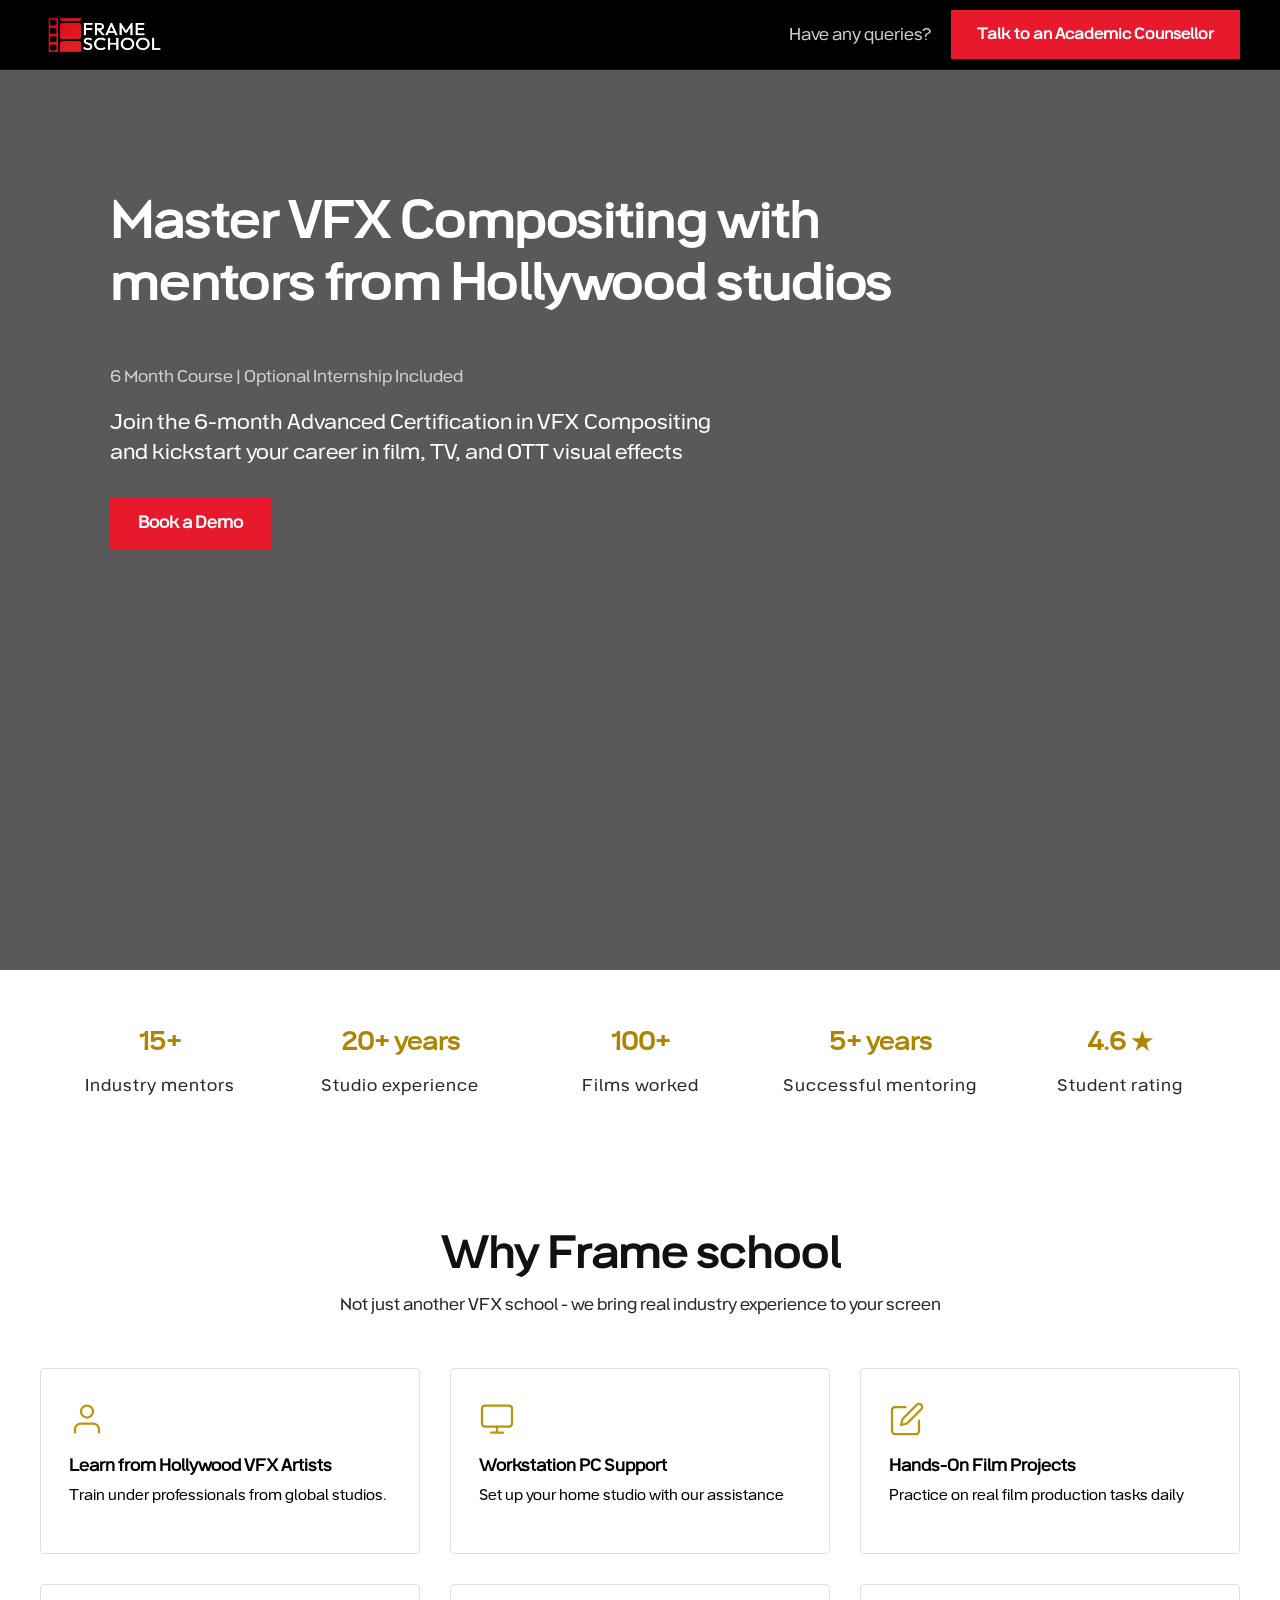
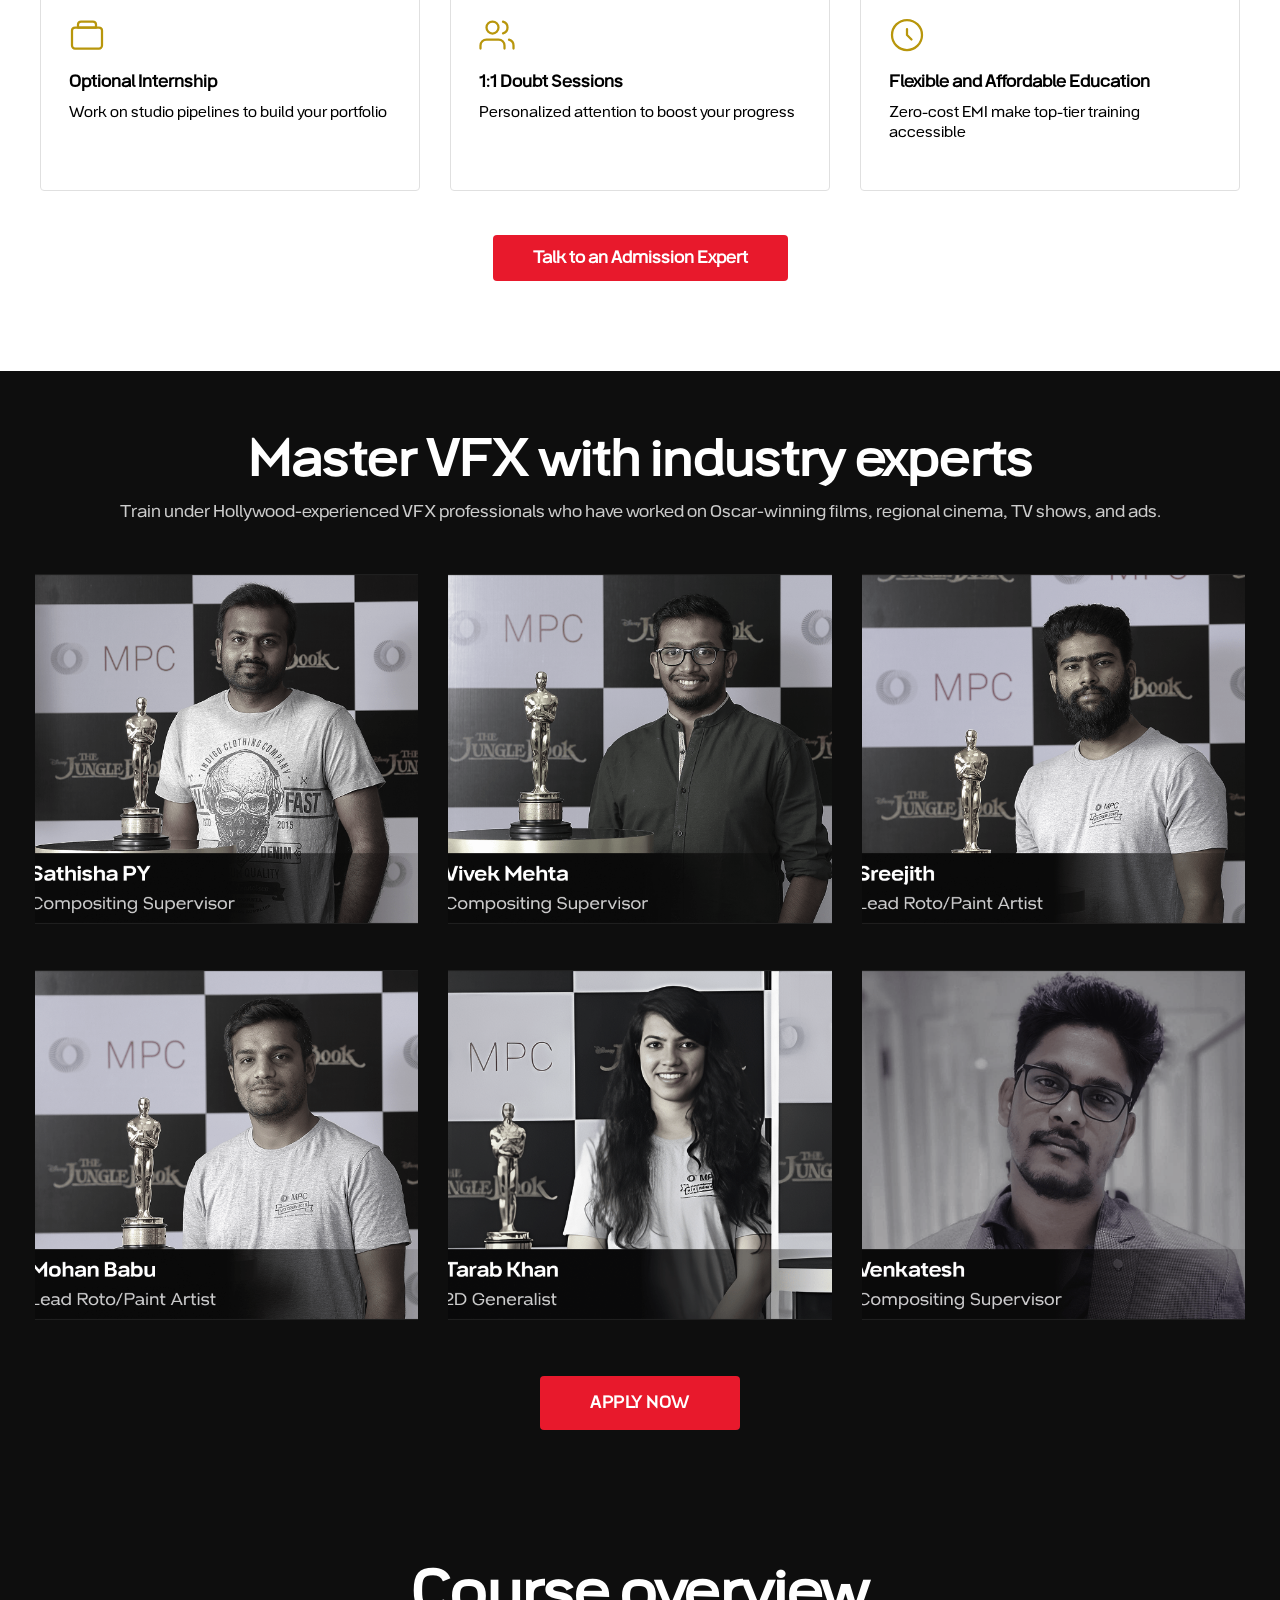
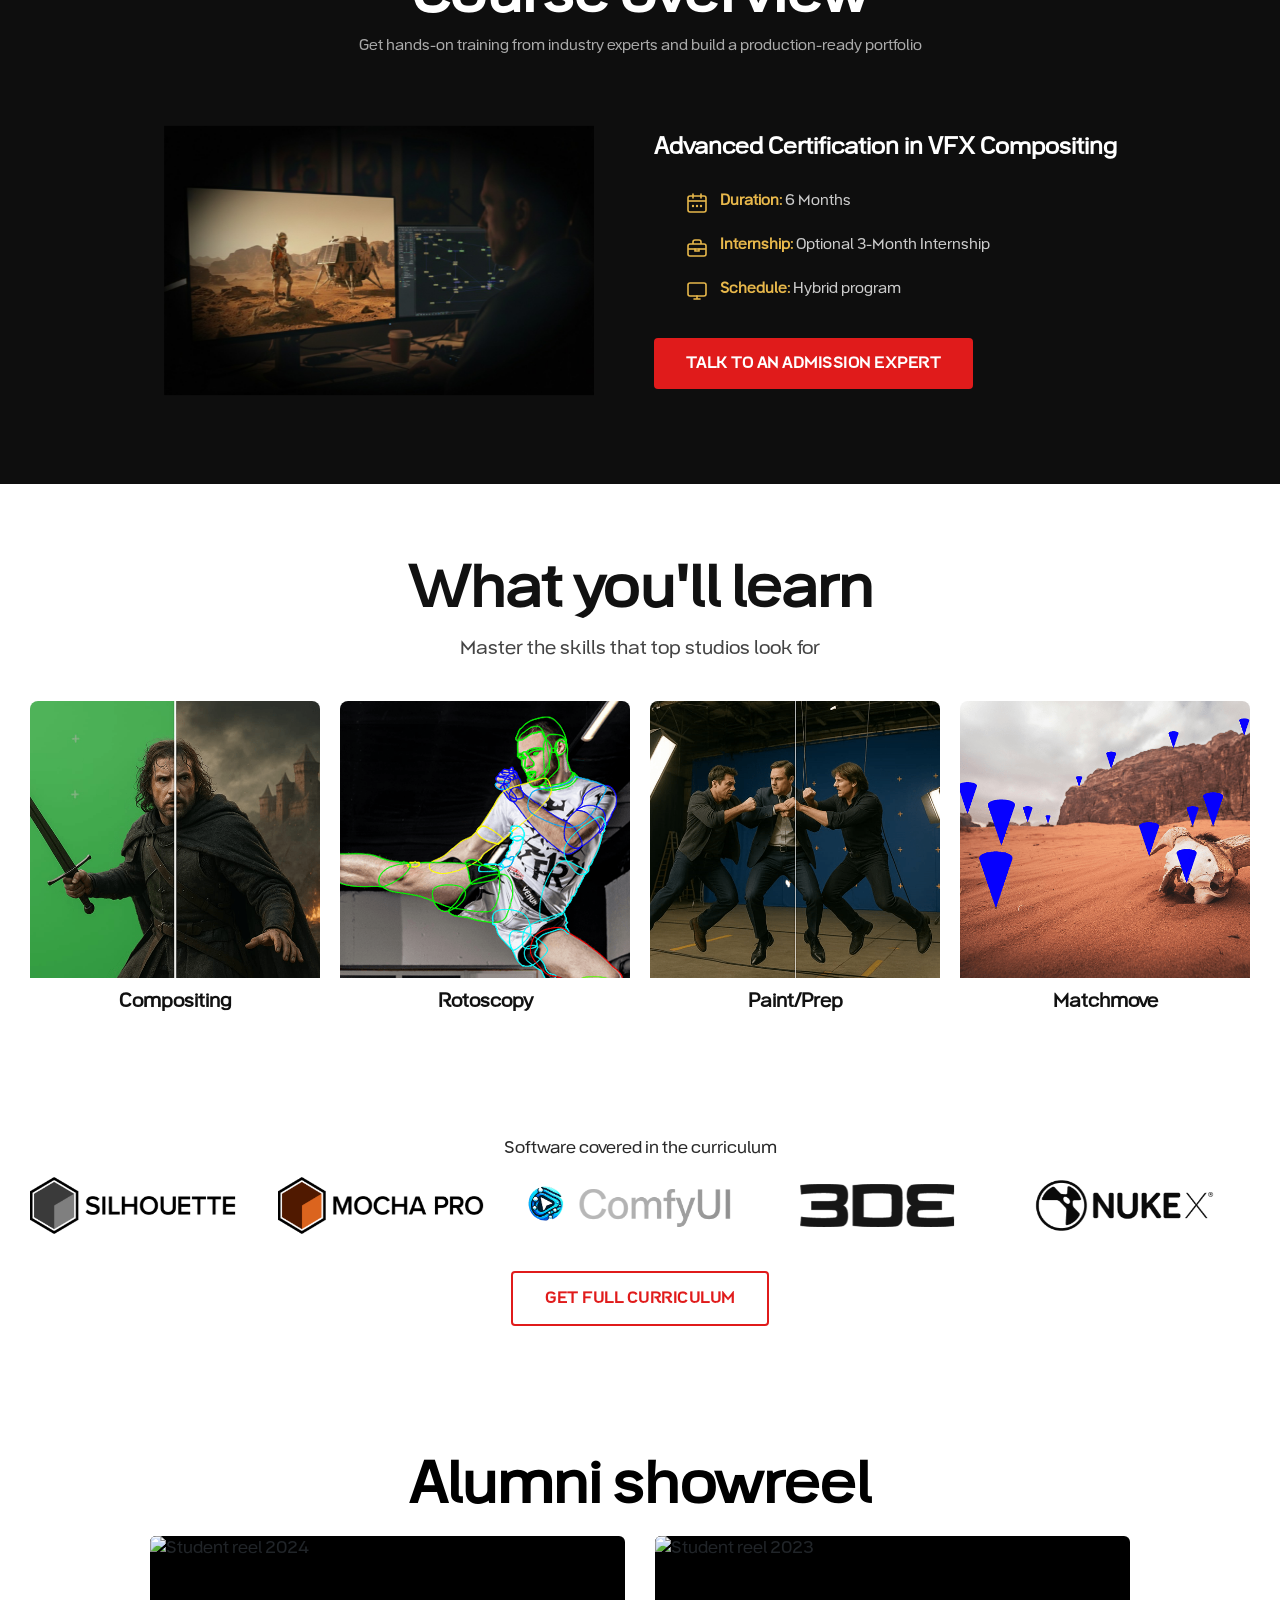
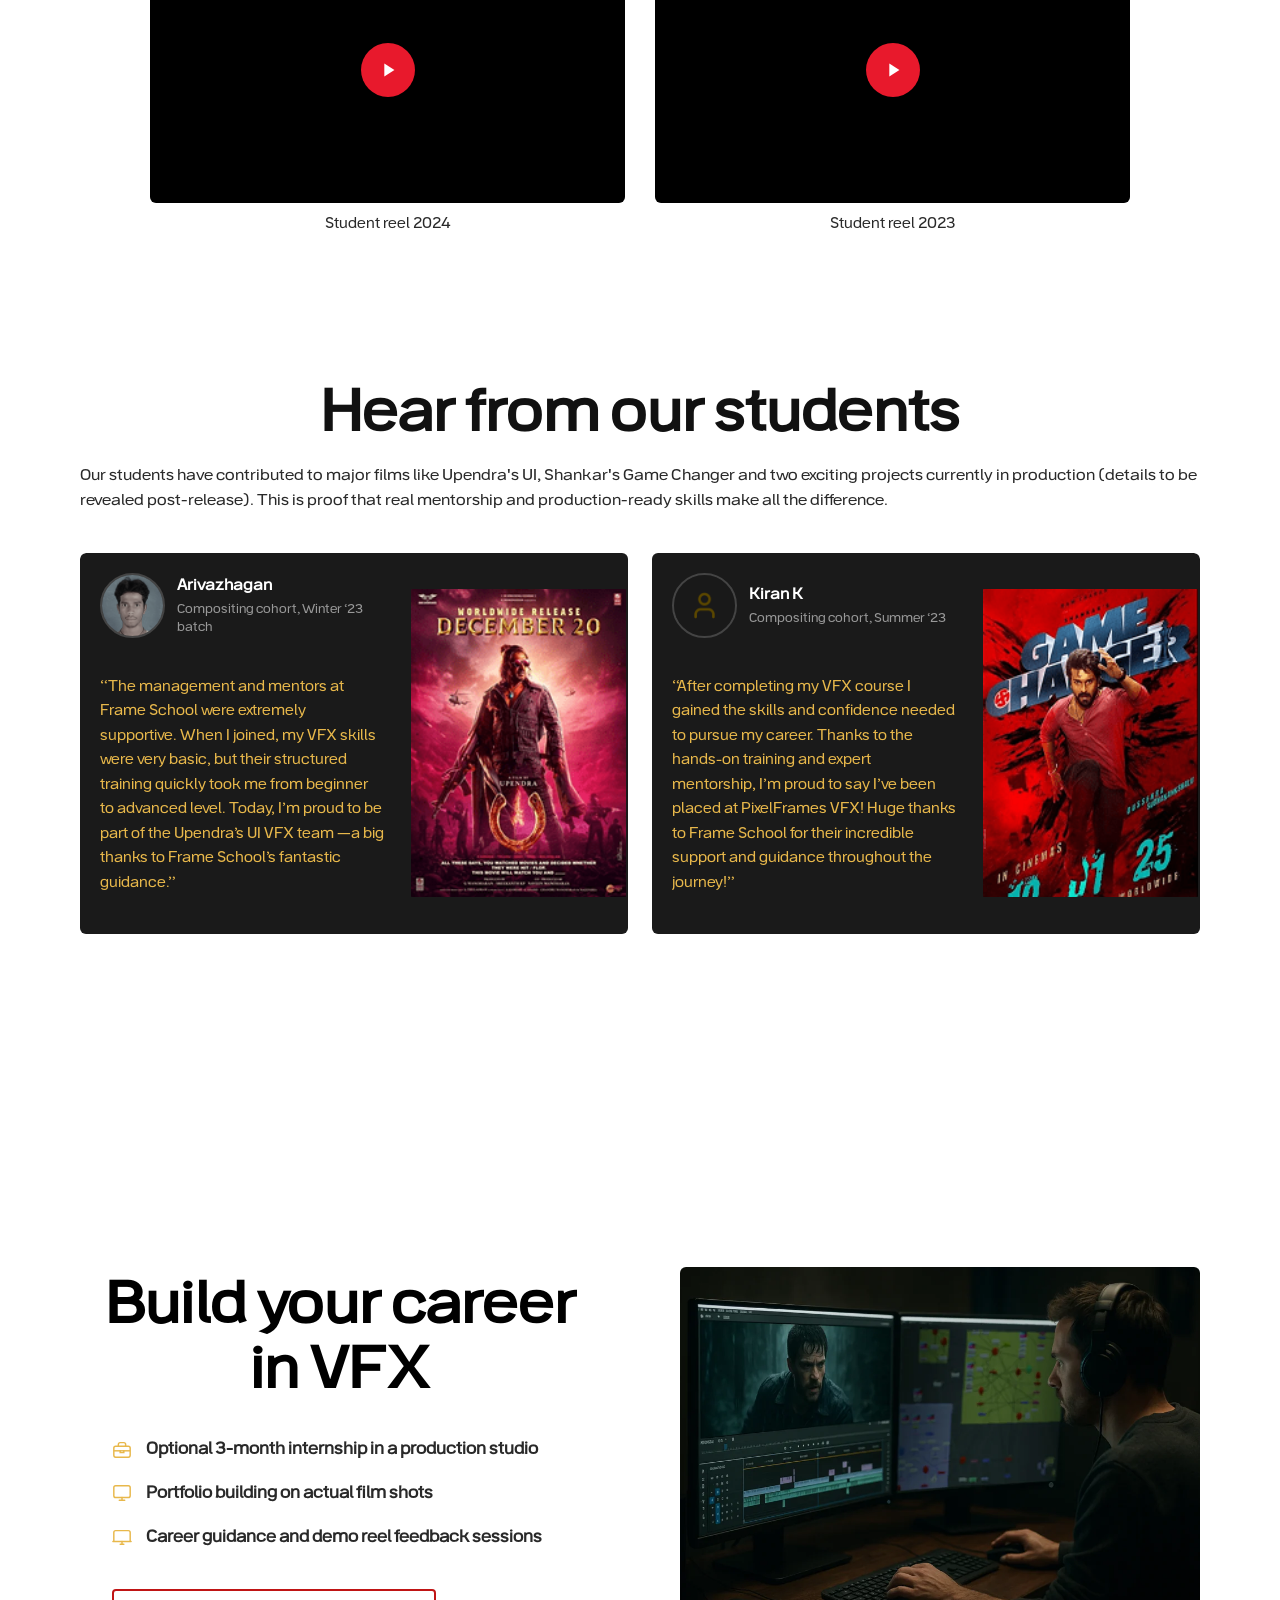
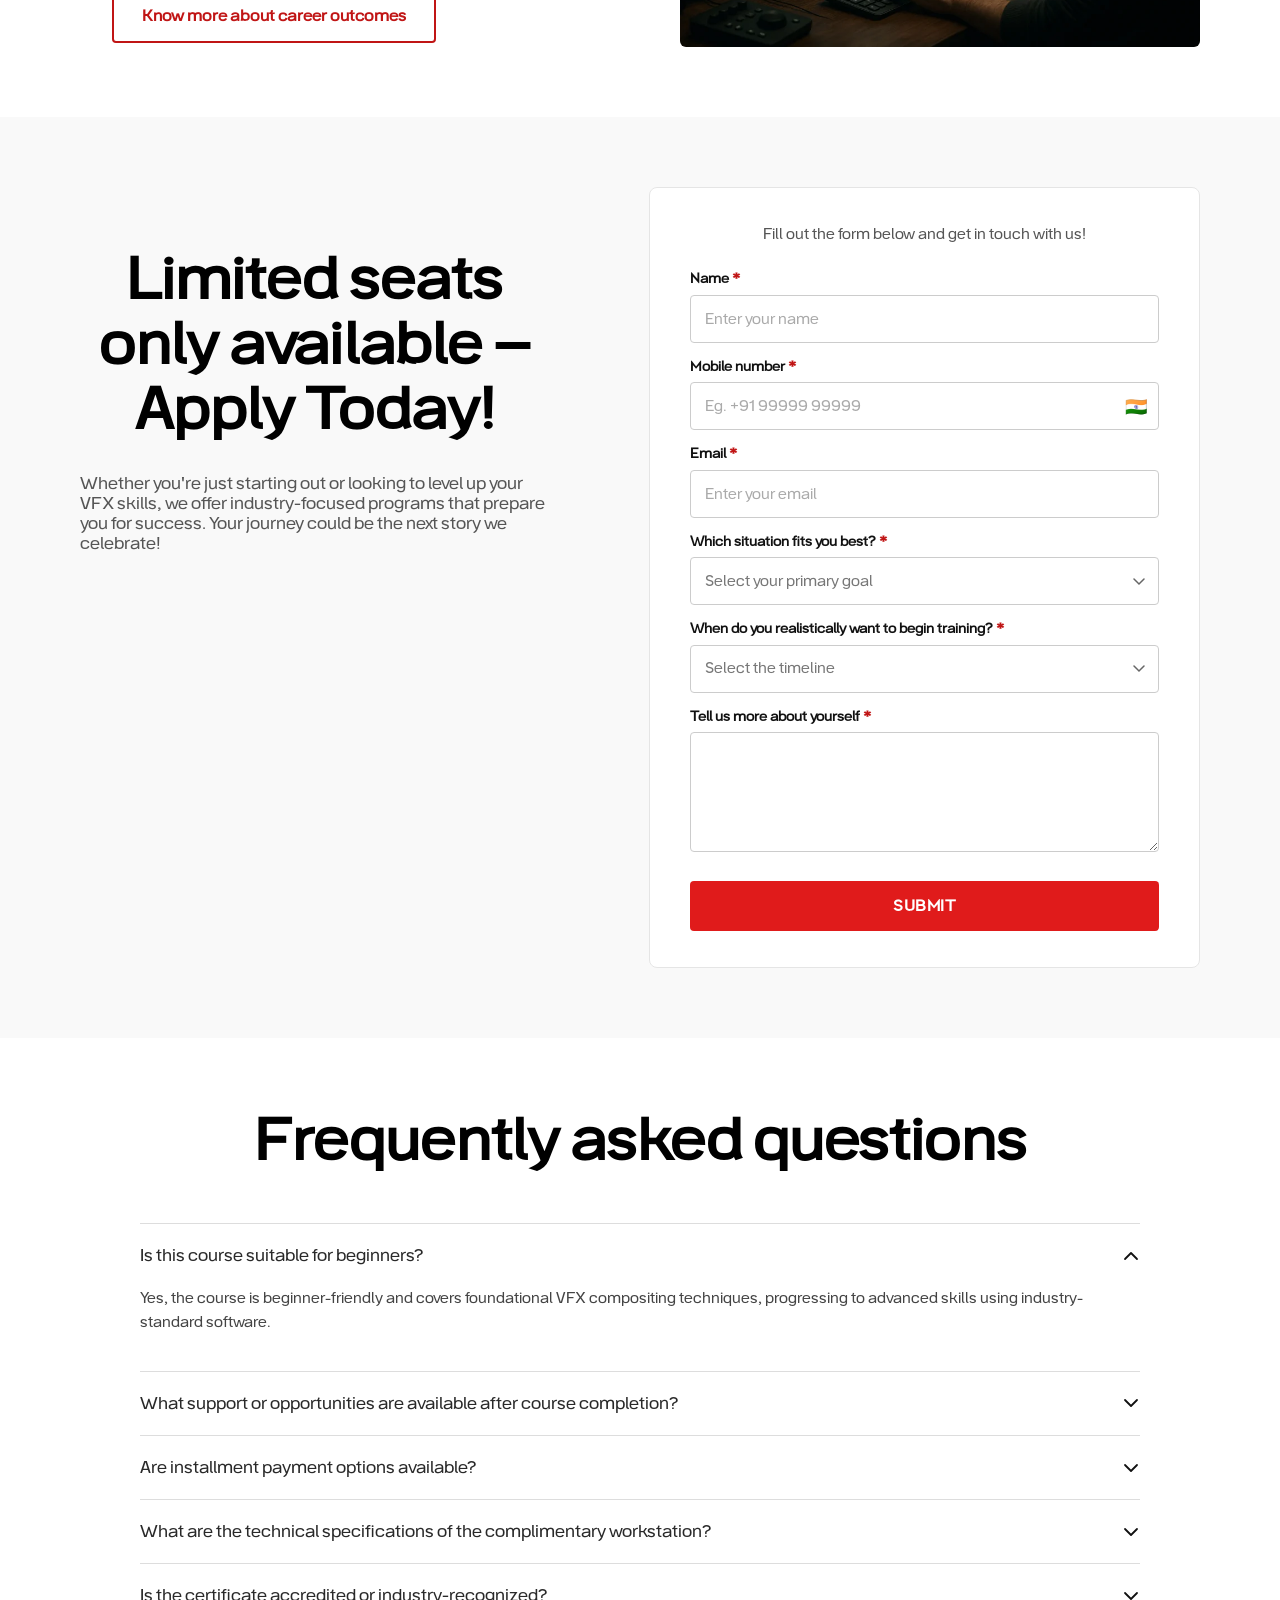
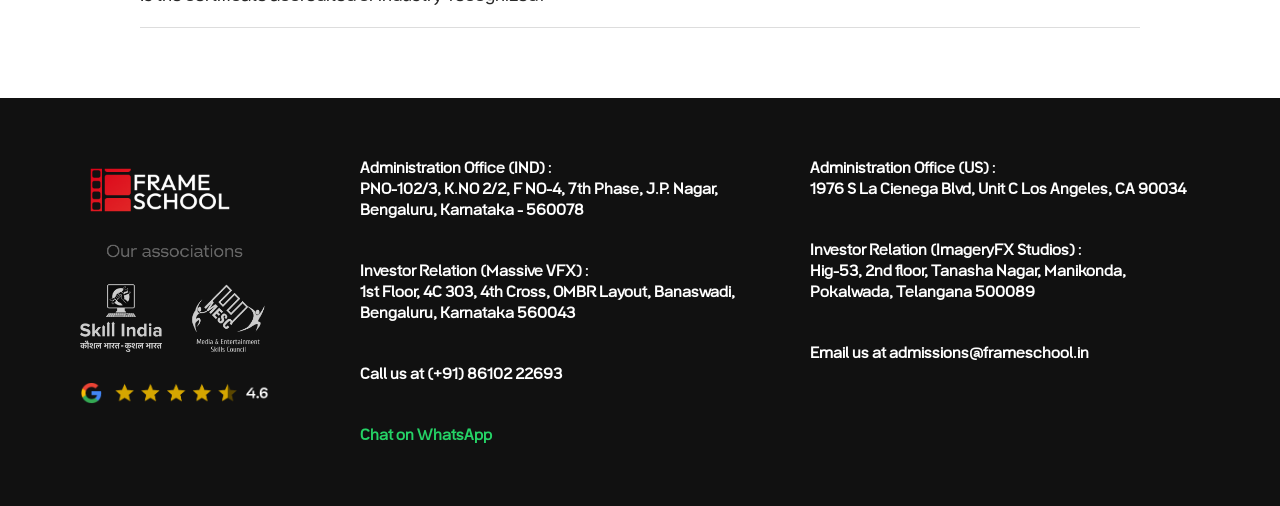
==== commit 66a7b5b4: "done" ====
--- a/index.html
+++ b/index.html
@@ -11,6 +11,9 @@
   <link rel="preconnect" href="https://www.youtube.com">
   <link rel="dns-prefetch" href="https://www.youtube.com">
   <link rel="preconnect" href="https://i.ytimg.com">
+  <link rel="icon" type="image/png" sizes="32x32" href="https://frameschool.in/wp-content/uploads/2023/02/fav_icon.png">
+<link rel="icon" type="image/png" sizes="192x192" href="https://frameschool.in/wp-content/uploads/2023/02/fav_icon.png">
+<link rel="apple-touch-icon" href="https://frameschool.in/wp-content/uploads/2023/02/fav_icon.png">
  
   <link rel="preload" as="image" href="images/download.webp" media="(max-width: 768px)">
 
@@ -775,7 +778,7 @@
           <div class="form-error" id="about-error">This field is mandatory.</div>
         </div>
 
-        <button class="form-btn" onclick="handleSubmit()">Chat Now</button>
+        <button class="form-btn" onclick="handleSubmit()">Submit</button>
       </div>
 
     </div>
@@ -863,7 +866,7 @@
 
   <!-- Sticky Chat Button (mobile only) -->
   <div class="sticky-chat">
-    <a href="#apply" class="sticky-chat-btn">Chat Now</a>
+    <a href="#apply" class="sticky-chat-btn">Enquire Now</a>
   </div>
 
   <!-- Footer -->
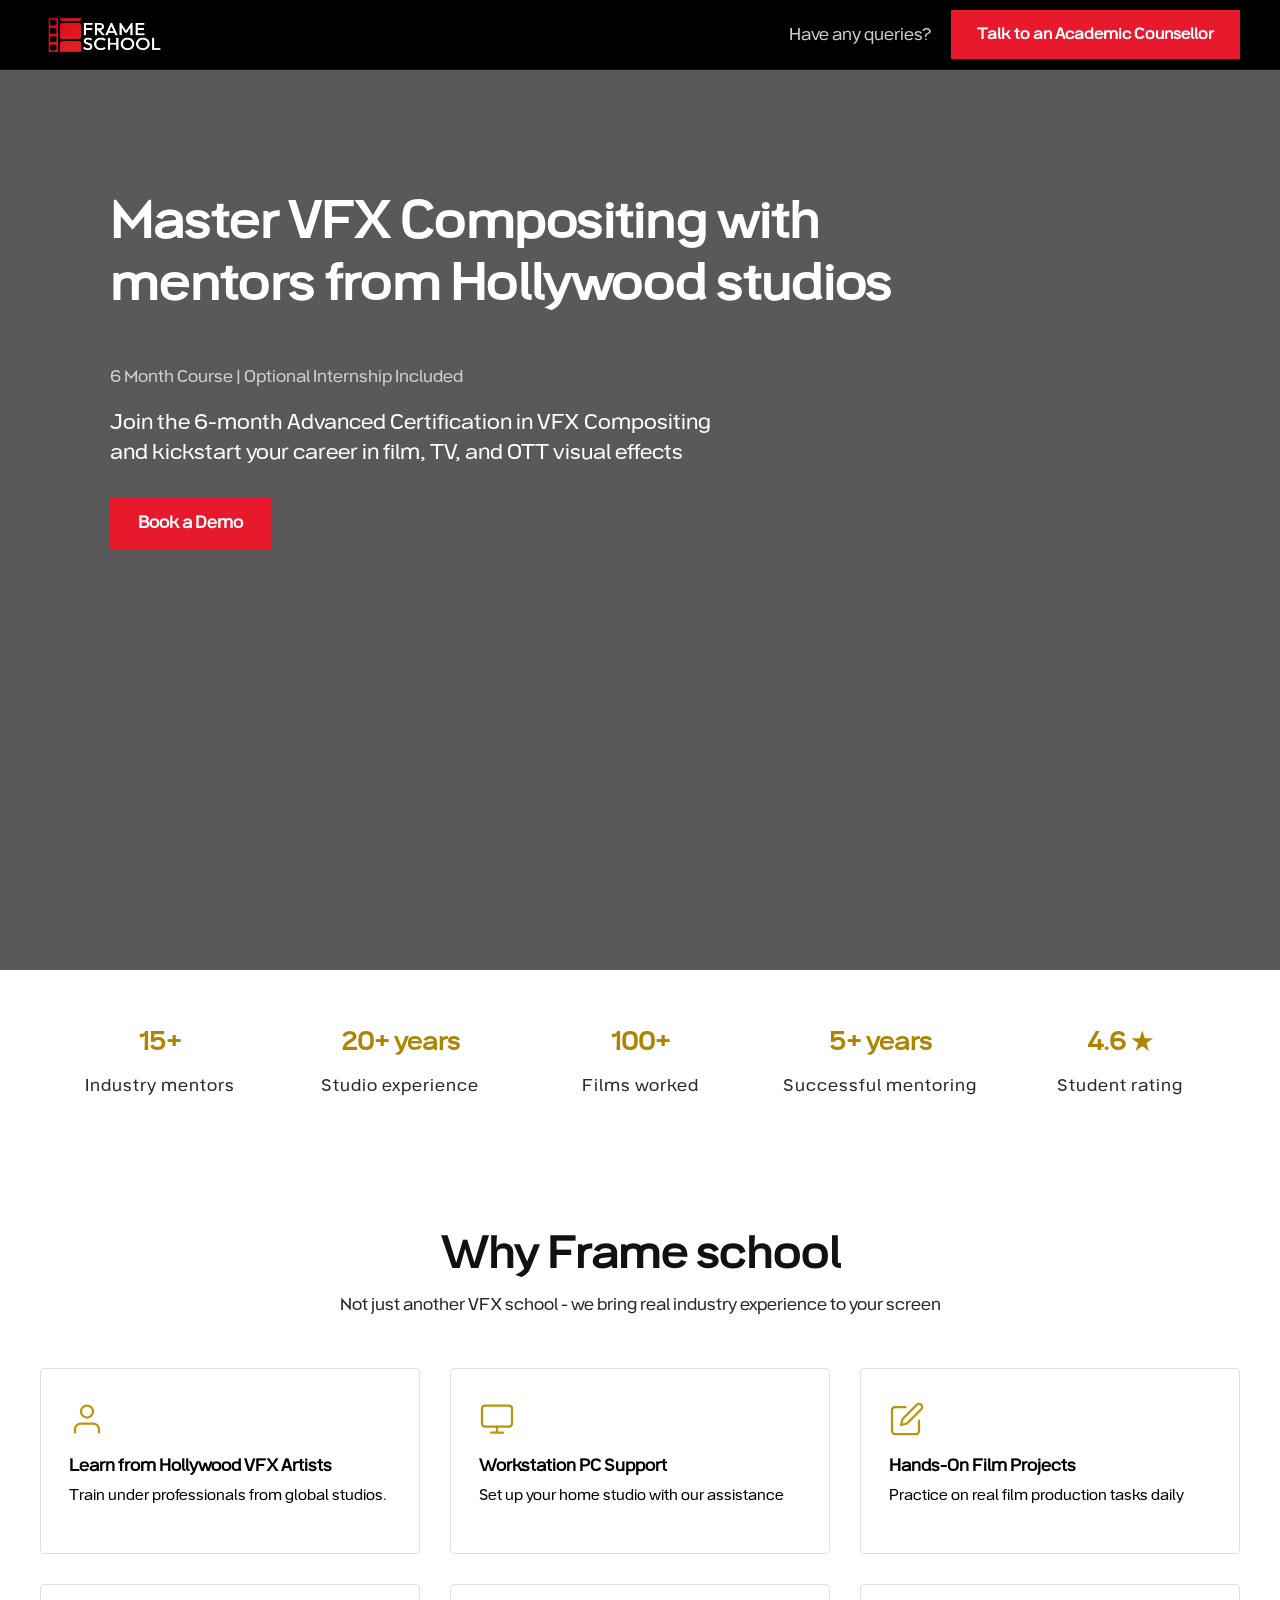
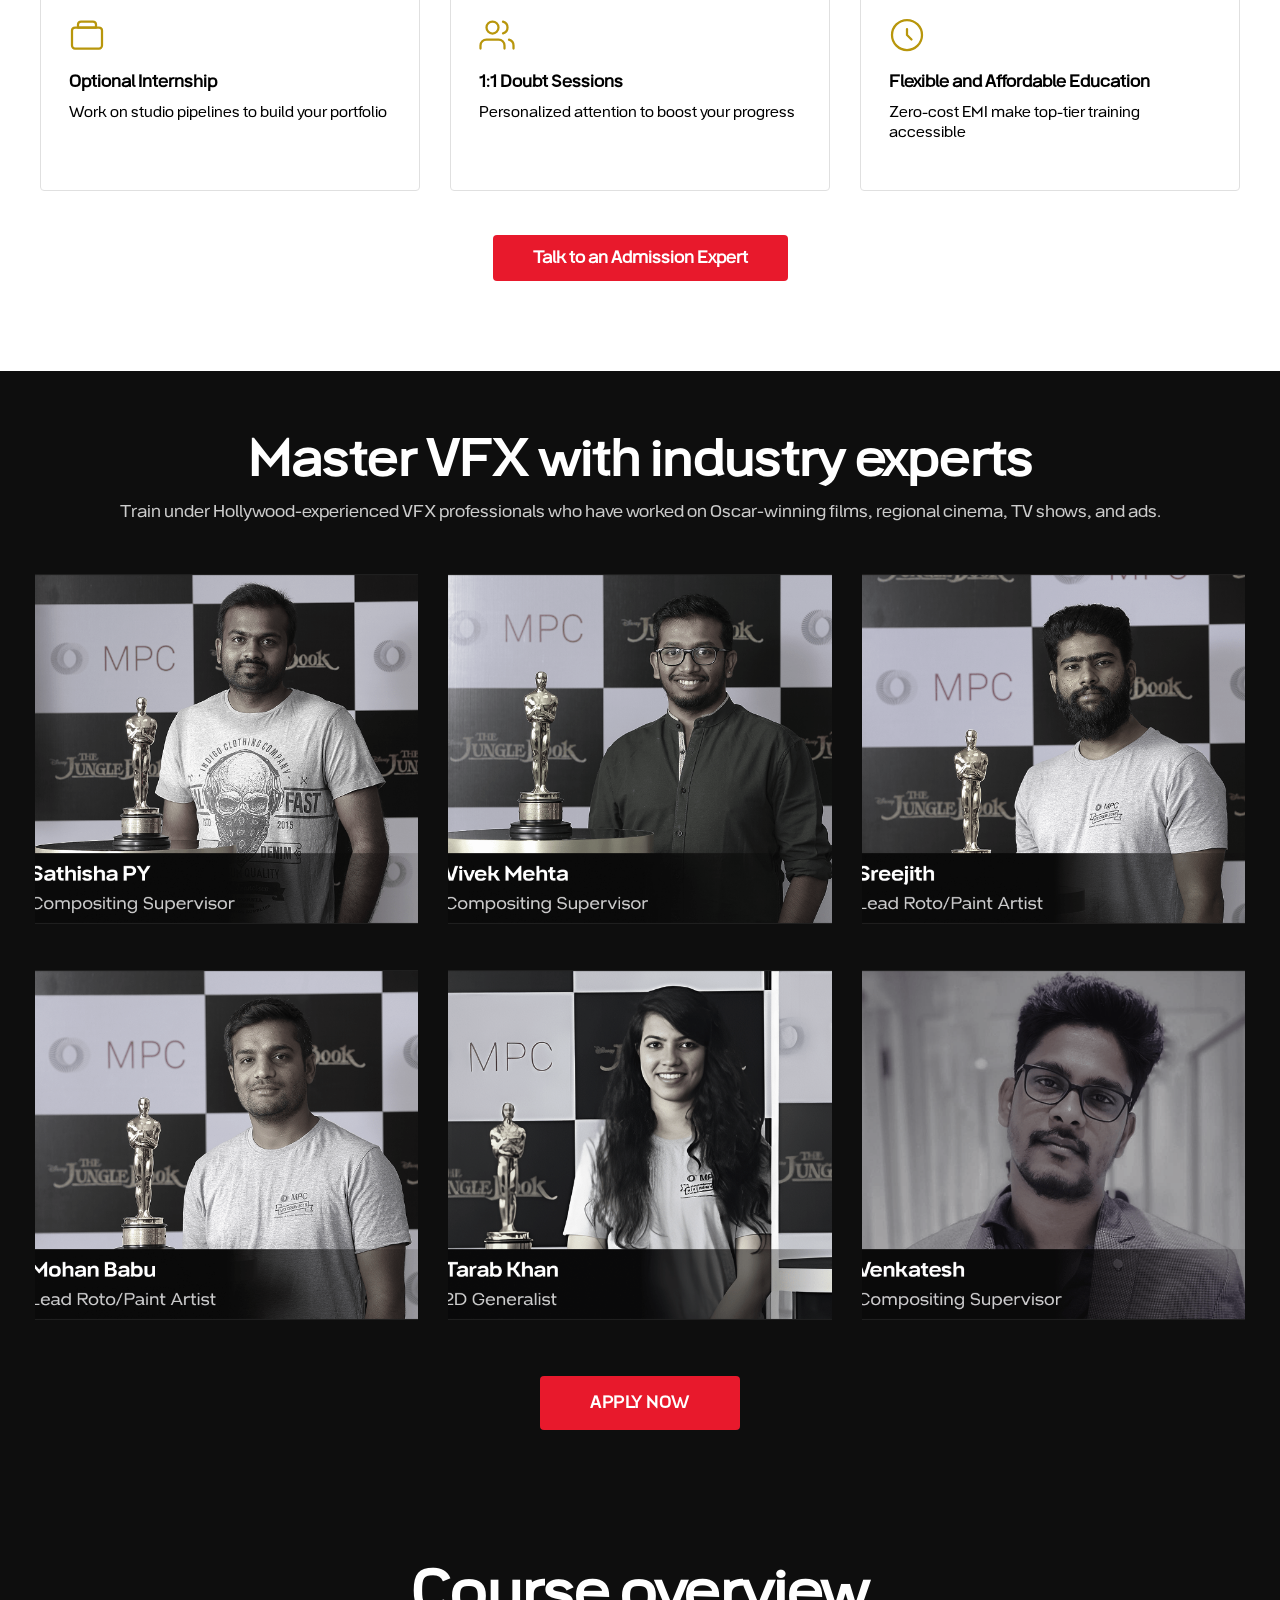
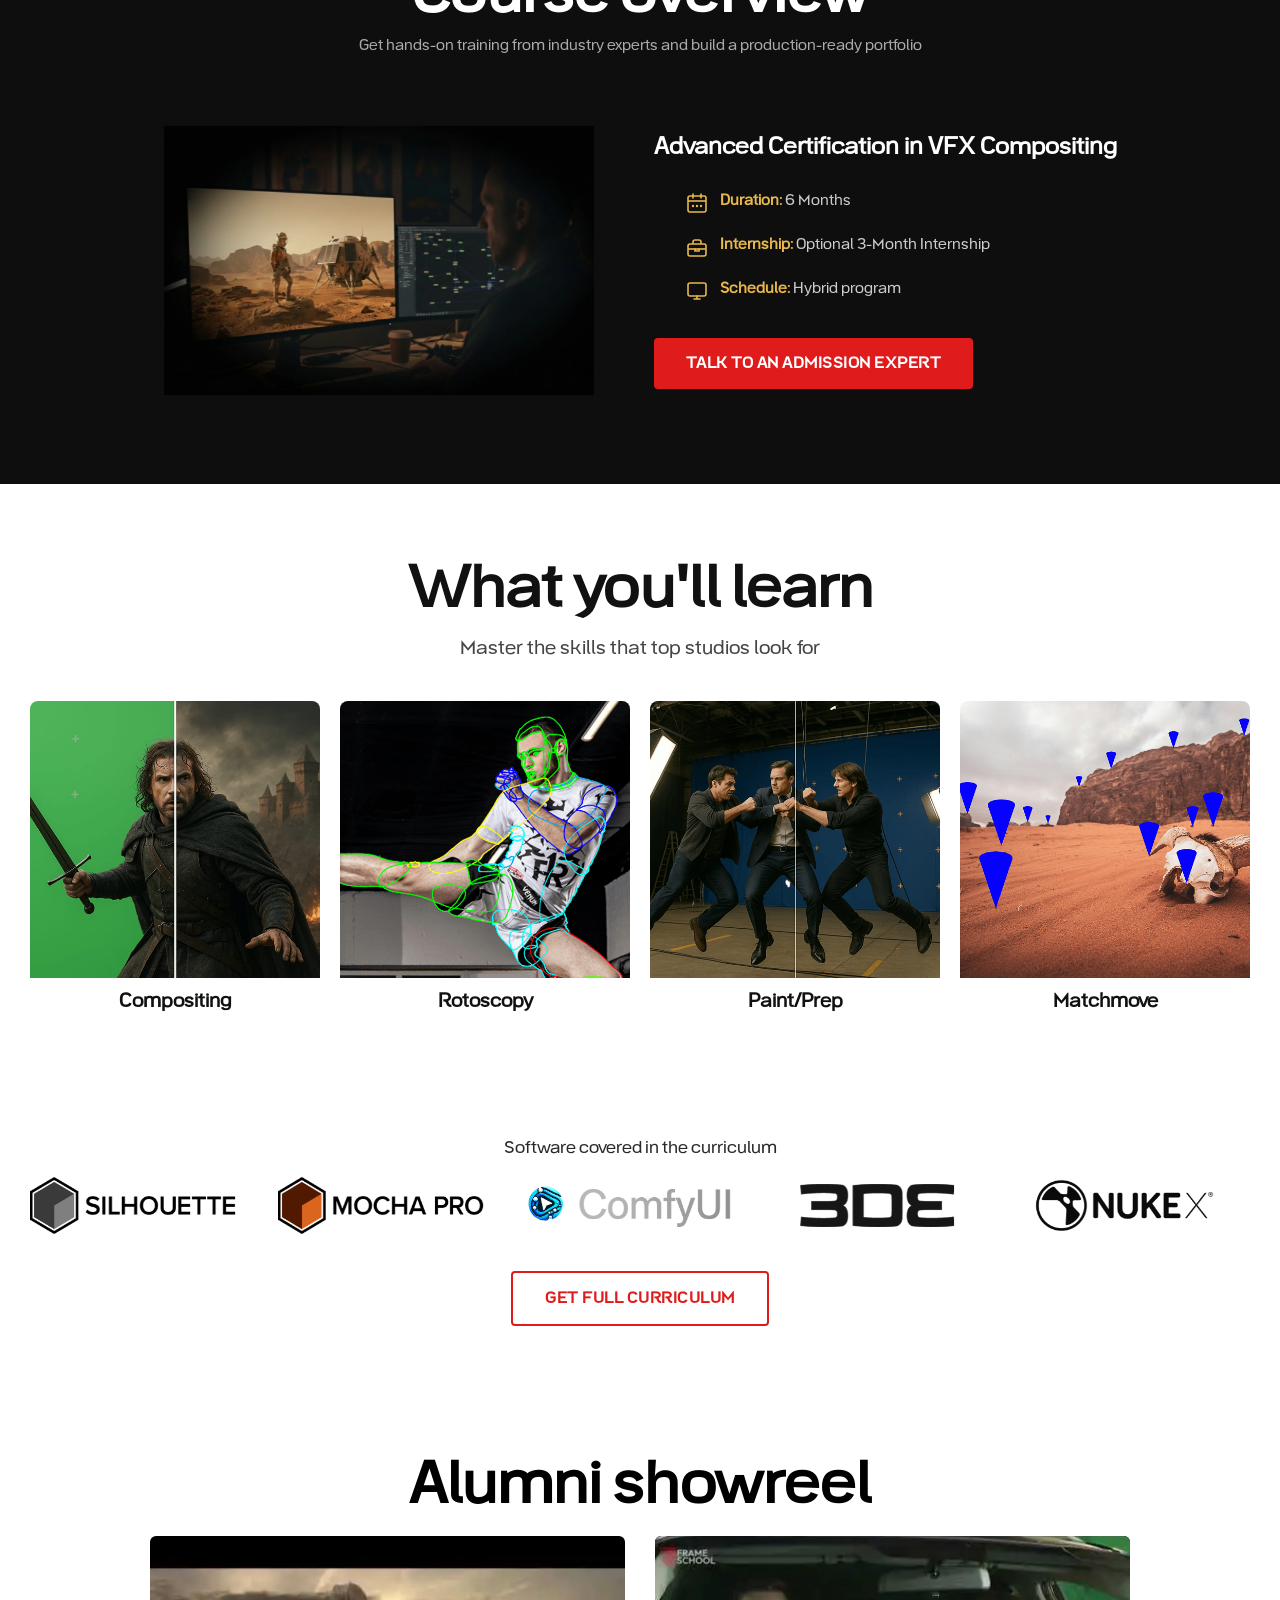
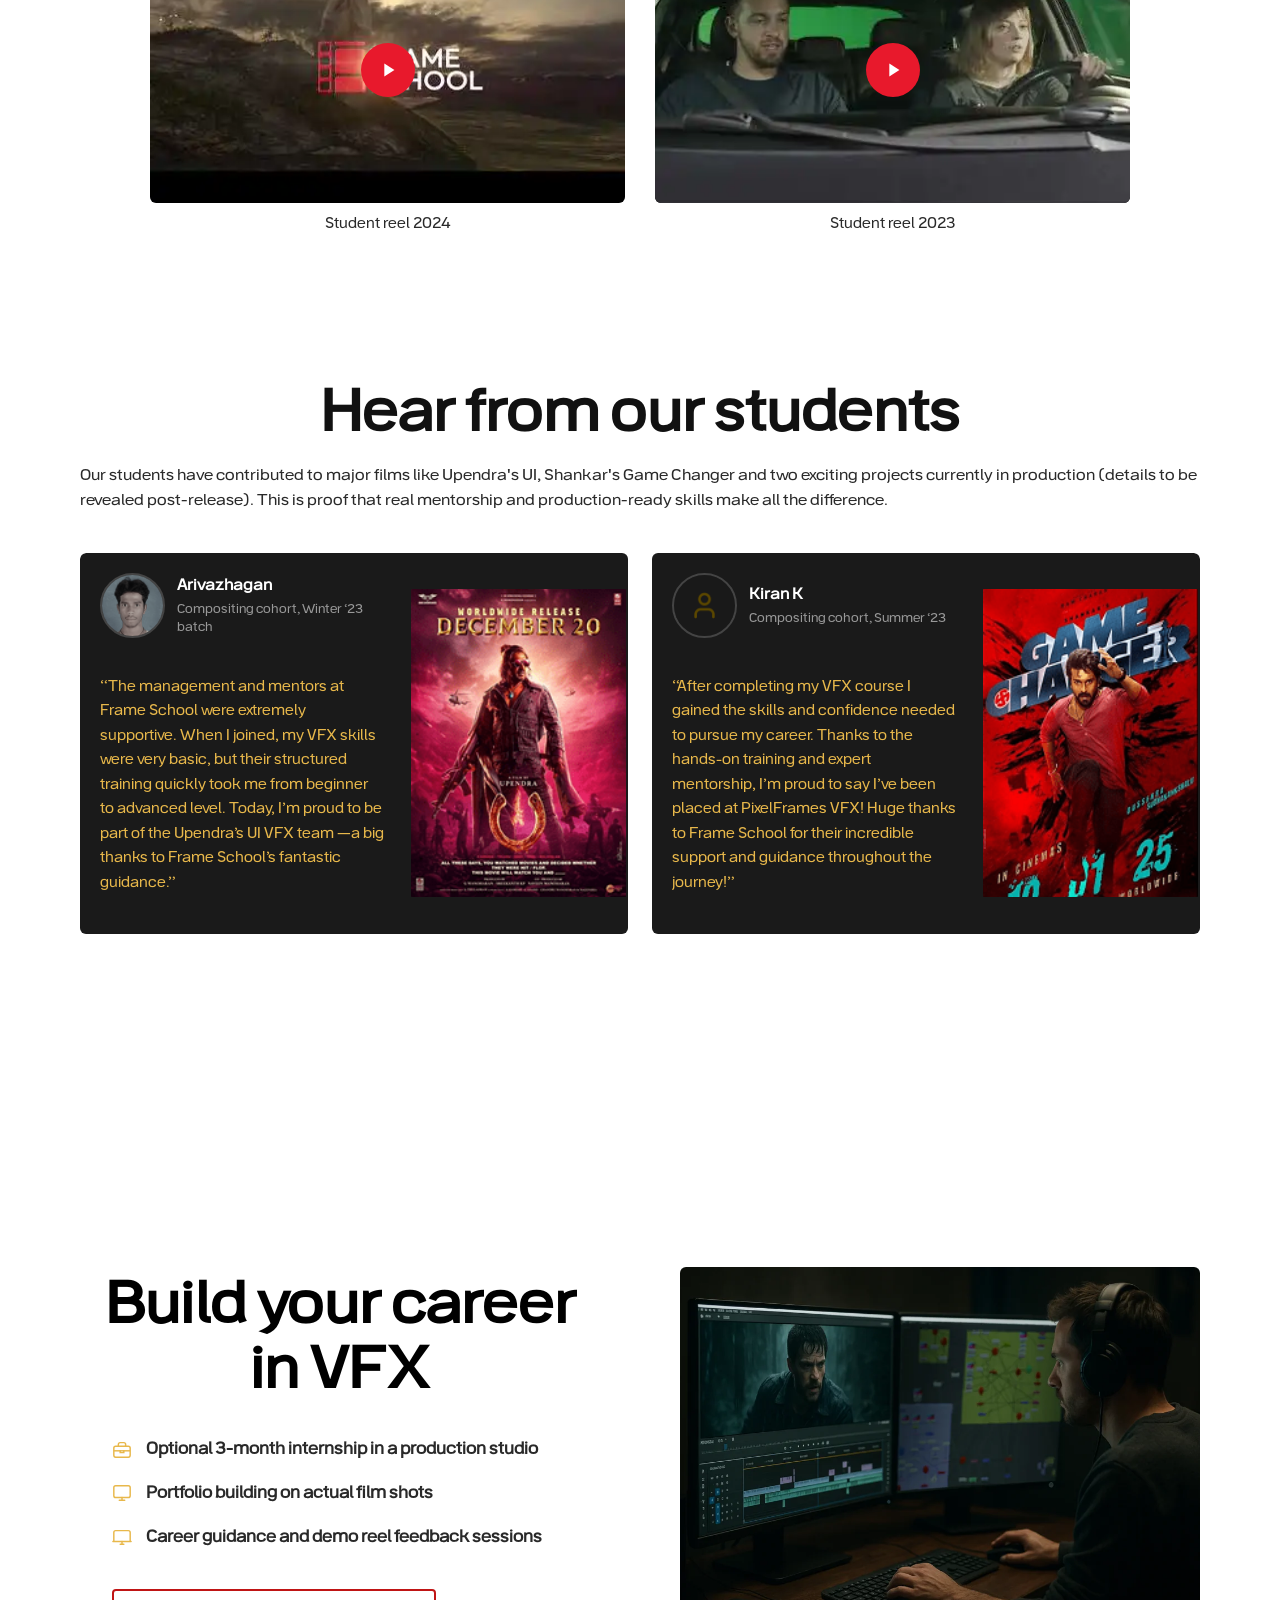
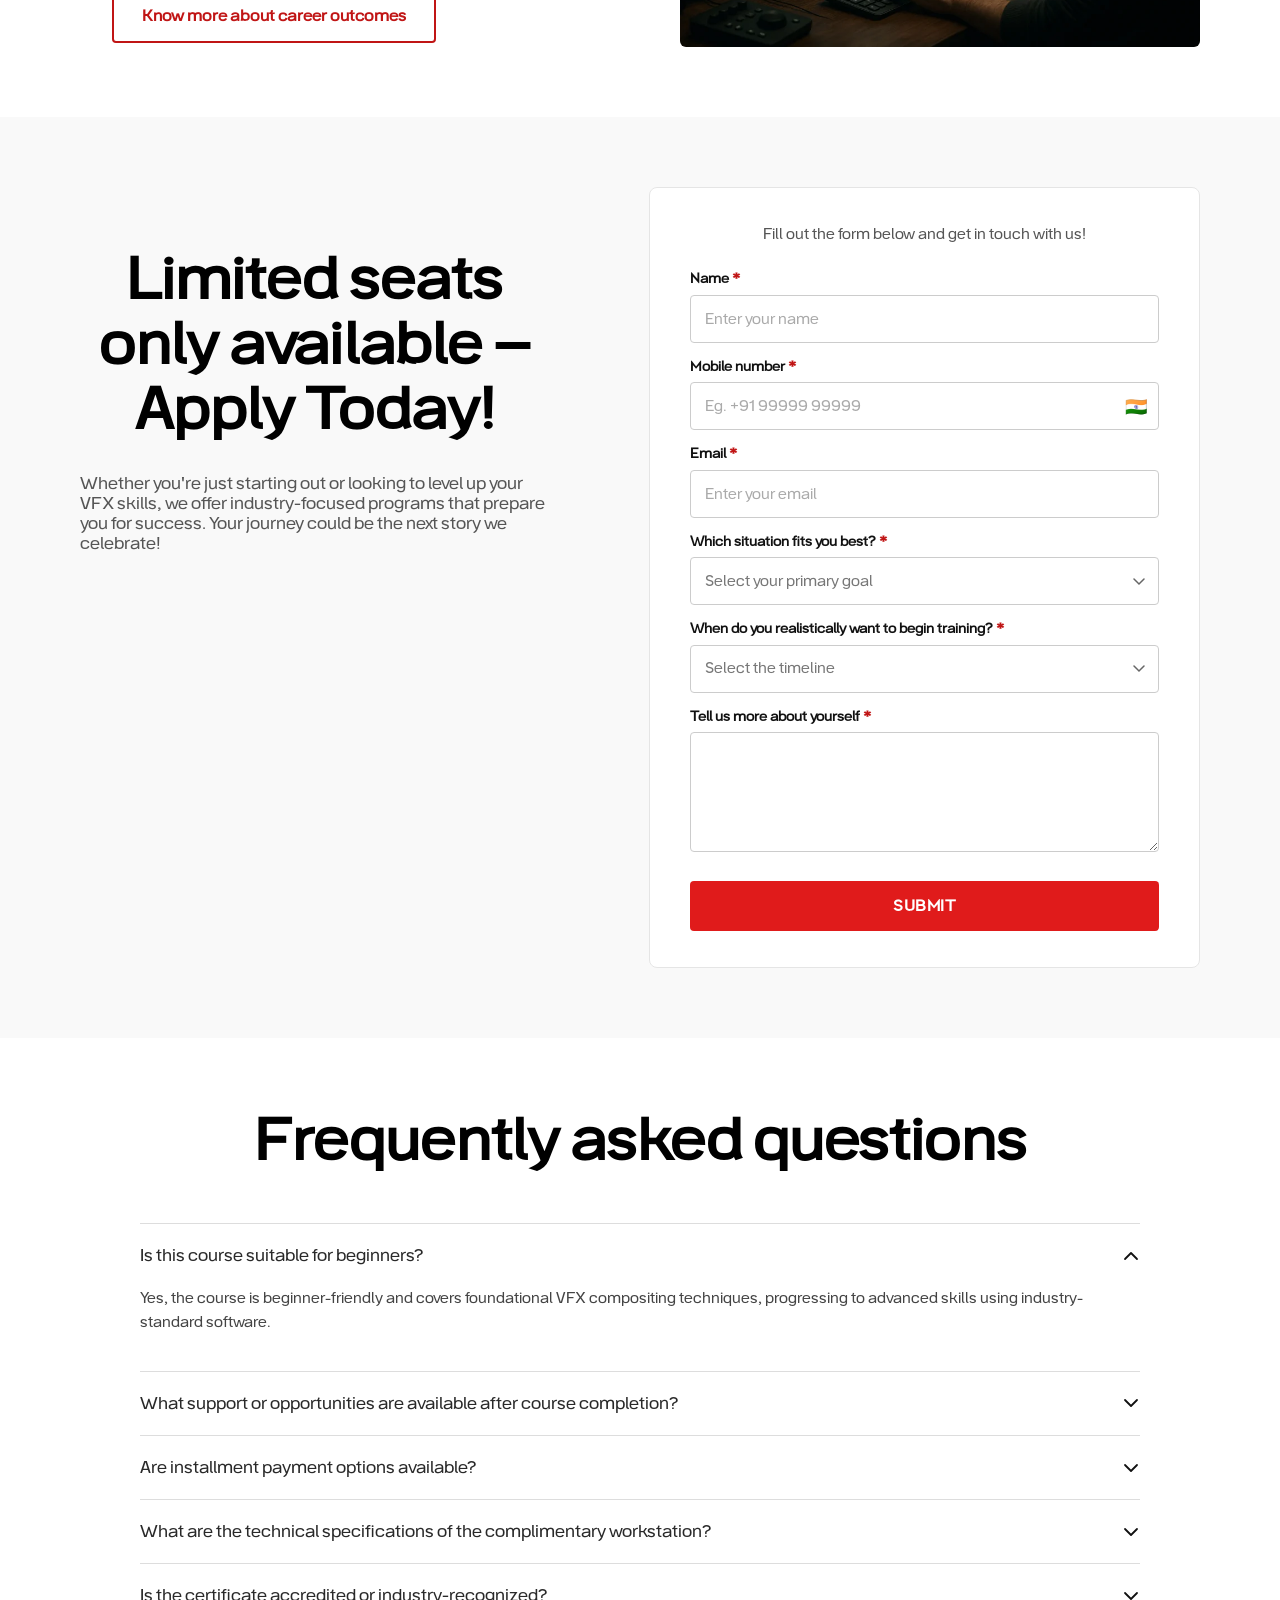
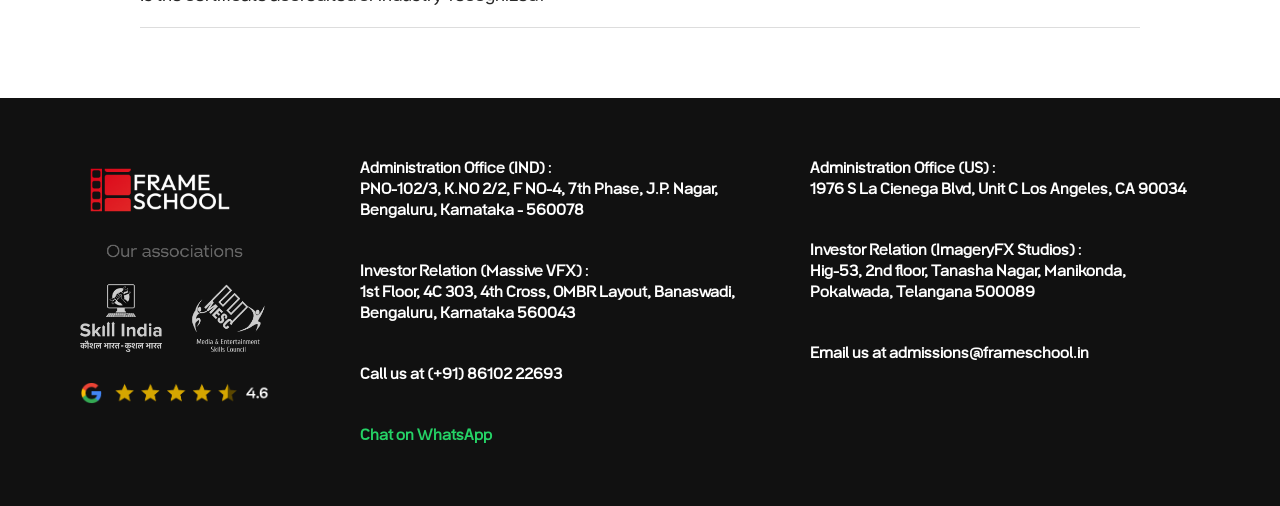
==== commit 61f8f5d4: "utm parameters" ====
--- a/index.html
+++ b/index.html
@@ -109,7 +109,7 @@
   ═════════════════════════════════════ -->
   <section class="hero">
     <video autoplay muted loop playsinline class="hero-video">
-      <source src="https://frameschool.in/wp-content/uploads/2024/01/girl_server_room_showreel-1.mp4" type="video/mp4">
+      <source src="images/mp-4/girl_server_room_showreel-1.mp4" type="video/mp4">
     </video>
     <div class="hero-image"></div>
     <div class="hero-overlay"></div>
@@ -349,7 +349,7 @@
             <div class="swiper-wrapper">
               <div class="swiper-slide">
                 <!-- FIX 3: lazy load -->
-                <img src="images/learn-section/course-overviwe.jpg" alt="Student work 1" loading="lazy" />
+                <img src="images/learn-section/course-overviwe.webp" alt="Student work 1" loading="lazy" />
               </div>
               <!-- <div class="swiper-slide">
                 <img src="images/learn-section/PAINT.png.webp" alt="Student work 2" loading="lazy" />
@@ -492,14 +492,14 @@
         <!-- FIX 7: YouTube facade instead of iframe -->
         <div class="alumni-video-wrap aos-item" data-animation="fadeInLeft" data-delay="0">
           <div class="yt-facade" onclick="this.innerHTML='<iframe src=\'https://www.youtube.com/embed/72F4--kmD5Q?start=22&autoplay=1\' frameborder=\'0\' allow=\'accelerometer; autoplay; clipboard-write; encrypted-media; gyroscope; picture-in-picture\' allowfullscreen style=\'width:100%;aspect-ratio:16/9;border-radius:6px;border:none;display:block\'></iframe>'" style="position:relative;display:block;width:100%;aspect-ratio:16/9;background:#000;border-radius:6px;overflow:hidden;cursor:pointer;">
-            <img src="https://i.ytimg.com/vi/72F4--kmD5Q/hqdefault.jpg" loading="lazy" alt="Student reel 2024" style="width:100%;height:100%;object-fit:cover;display:block;">
+            <img src="images/yt/yt1.webp" loading="lazy" alt="Student reel 2024" style="width:100%;height:100%;object-fit:cover;display:block;">
             <span style="position:absolute;top:50%;left:50%;transform:translate(-50%,-50%);background:#e8192c;border-radius:50%;width:54px;height:54px;display:flex;align-items:center;justify-content:center;pointer-events:none;"><svg width="22" height="22" viewBox="0 0 24 24" fill="#fff"><path d="M8 5v14l11-7z"/></svg></span>
           </div>
           <p class="alumni-caption">Student reel 2024</p>
         </div>
         <div class="alumni-video-wrap aos-item" data-animation="fadeInRight" data-delay="200">
           <div class="yt-facade" onclick="this.innerHTML='<iframe src=\'https://www.youtube.com/embed/cvOcm3VFqwY?start=1&autoplay=1\' frameborder=\'0\' allow=\'accelerometer; autoplay; clipboard-write; encrypted-media; gyroscope; picture-in-picture\' allowfullscreen style=\'width:100%;aspect-ratio:16/9;border-radius:6px;border:none;display:block\'></iframe>'" style="position:relative;display:block;width:100%;aspect-ratio:16/9;background:#000;border-radius:6px;overflow:hidden;cursor:pointer;">
-            <img src="https://i.ytimg.com/vi/cvOcm3VFqwY/hqdefault.jpg" loading="lazy" alt="Student reel 2023" style="width:100%;height:100%;object-fit:cover;display:block;">
+            <img src="images/yt/yt.webp" loading="lazy" alt="Student reel 2023" style="width:100%;height:100%;object-fit:cover;display:block;">
             <span style="position:absolute;top:50%;left:50%;transform:translate(-50%,-50%);background:#e8192c;border-radius:50%;width:54px;height:54px;display:flex;align-items:center;justify-content:center;pointer-events:none;"><svg width="22" height="22" viewBox="0 0 24 24" fill="#fff"><path d="M8 5v14l11-7z"/></svg></span>
           </div>
           <p class="alumni-caption">Student reel 2023</p>
@@ -541,7 +541,7 @@
               “I did my advanced VFX compositing course at Frame School, and it was truly a fantastic experience! The mentors were super approachable, making learning enjoyable and helping me build strong production-level skills. I'm excited to say Frame School helped me get my dream VFX job - I highly recommend them”
             </p>
             </div>
-          <div class="hfs-card2"><img src="images/students/og.jpg" alt="UI Movie" class="hfs-poster" loading="lazy"></div></div>
+          <div class="hfs-card2"><img src="images/students/og.webp" alt="UI Movie" class="hfs-poster" loading="lazy"></div></div>
         </div>
            <div class="swiper-slide hfs-slide">
         <div class="hfs-card">
@@ -929,20 +929,30 @@
 
 
  <script>
-  document.addEventListener('DOMContentLoaded', function () {
-    
-    const swiper = new Swiper(".mySwiper", {
+document.addEventListener('DOMContentLoaded', function () {
+
+  /* =======================
+     SWIPERS
+  ======================= */
+
+  if (document.querySelector('.mySwiper')) {
+    new Swiper(".mySwiper", {
       loop: true,
       grabCursor: true,
       speed: 500,
       autoplay: {
-        delay: 3000, // 3 seconds
+        delay: 3000,
         disableOnInteraction: false,
+      },
+      navigation: {
+        nextEl: ".mySwiper .swiper-button-next",
+        prevEl: ".mySwiper .swiper-button-prev",
       }
-      // navigation removed
     });
-
-    const mentorsSwiper = new Swiper(".myMentorsSwiper", {
+  }
+
+  if (document.querySelector('.myMentorsSwiper')) {
+    new Swiper(".myMentorsSwiper", {
       loop: true,
       grabCursor: true,
       speed: 500,
@@ -950,194 +960,181 @@
       autoplay: {
         delay: 1500,
         disableOnInteraction: false,
+      },
+      navigation: {
+        nextEl: ".myMentorsSwiper .swiper-button-next",
+        prevEl: ".myMentorsSwiper .swiper-button-prev",
       }
-      // navigation removed
     });
-
+  }
+
+  if (document.querySelector('.hfsSwiper')) {
+    new Swiper(".hfsSwiper", {
+      loop: false,
+      grabCursor: true,
+      spaceBetween: 24,
+      slidesPerView: 1,
+      watchOverflow: true,
+      centerInsufficientSlides: true,
+      autoHeight: true,
+      autoplay: {
+        delay: 3000,
+        disableOnInteraction: false,
+      },
+      pagination: {
+        el: ".hfs-pagination",
+        clickable: true,
+      },
+      navigation: {
+        nextEl: ".hfs-next",
+        prevEl: ".hfs-prev",
+      },
+      speed: 500,
+      breakpoints: {
+        769: {
+          slidesPerView: 2,
+          autoHeight: false
+        }
+      }
+    });
+  }
+
+  /* =======================
+     STICKY CHAT
+  ======================= */
+
+  const stickyChat = document.querySelector('.sticky-chat');
+  const footer = document.querySelector('.footer-section');
+
+  function checkSticky() {
+    if (!stickyChat || !footer) return;
+
+    if (window.innerWidth > 768) {
+      stickyChat.style.transform = 'translateY(100%)';
+      return;
+    }
+
+    const footerTop = footer.getBoundingClientRect().top;
+
+    stickyChat.style.transform =
+      footerTop <= window.innerHeight
+        ? 'translateY(100%)'
+        : 'translateY(0)';
+  }
+
+  window.addEventListener('scroll', checkSticky);
+  window.addEventListener('resize', checkSticky);
+  window.addEventListener('load', checkSticky);
+  setTimeout(checkSticky, 100);
+
+  /* =======================
+     FORM SUBMIT
+  ======================= */
+
+  window.handleSubmit = function () {
+    let valid = true;
+
+    const fields = [
+      { id: 'name', errorId: 'name-error' },
+      { id: 'phone', errorId: 'phone-error' },
+      { id: 'email', errorId: 'email-error' },
+      { id: 'goal', errorId: 'goal-error' },
+      { id: 'timeline', errorId: 'timeline-error' },
+      { id: 'about', errorId: 'about-error' },
+    ];
+
+    fields.forEach(function({ id, errorId }) {
+      const val = document.getElementById(id).value.trim();
+      const err = document.getElementById(errorId);
+
+      if (!val) {
+        err.classList.add('show');
+        valid = false;
+      } else {
+        err.classList.remove('show');
+      }
+    });
+
+    if (!valid) return;
+
+    function getParam(name) {
+      const url = new URLSearchParams(window.location.search);
+      return url.get(name) || '';
+    }
+
+    const formData = {
+      name: document.getElementById('name').value.trim(),
+      email: document.getElementById('email').value.trim(),
+      phone: document.getElementById('phone').value.trim(),
+      display_name: document.getElementById('name').value.trim(),
+      notes:
+        document.getElementById('goal').value.trim() + ' | ' +
+        document.getElementById('timeline').value.trim() + ' | ' +
+        document.getElementById('about').value.trim(),
+      source: getParam('utm_source') || 'Landing Page',
+      other_fields: {
+        goal: document.getElementById('goal').value.trim(),
+        timeline: document.getElementById('timeline').value.trim(),
+        about: document.getElementById('about').value.trim(),
+        utm_source: getParam('utm_source'),
+        utm_medium: getParam('utm_medium'),
+        utm_campaign: getParam('utm_campaign'),
+        utm_content: getParam('utm_content'),
+        utm_term: getParam('utm_term')
+      }
+    };
+
+    const btn = document.querySelector('.form-btn');
+    btn.disabled = true;
+    btn.innerText = 'Submitting...';
+
+    fetch('https://www.privyr.com/api/v1/incoming-leads/0vZfjMQw/iv6dCfUv#generic-webhook', {
+      method: 'POST',
+      headers: { 'Content-Type': 'application/json' },
+      body: JSON.stringify(formData)
+    })
+    .then(function() {
+      window.location.href = 'https://frameschool.in/thank-you/';
+    })
+    .catch(function() {
+      window.location.href = 'https://frameschool.in/thank-you/';
+    });
+  };
+
+  /* =======================
+     AOS ANIMATION
+  ======================= */
+
+  const items = document.querySelectorAll('.aos-item');
+
+  items.forEach(function (el) {
+    el.style.opacity = '0';
+    el.style.visibility = 'hidden';
   });
-</script>
-
-  <!-- Sticky chat -->
-  <script>
-  const stickyChat = document.querySelector('.sticky-chat');
-const footer = document.querySelector('.footer-section');
-
-function checkSticky() {
-  if (window.innerWidth > 768) {
-    stickyChat.style.transform = 'translateY(100%)';
-    return;
-  }
-  const footerTop = footer.getBoundingClientRect().top;
-  stickyChat.style.transform = footerTop <= window.innerHeight ? 'translateY(100%)' : 'translateY(0)';
-}
-
-window.addEventListener('scroll', checkSticky);
-window.addEventListener('resize', checkSticky);
-window.addEventListener('load', checkSticky);
-
-// Small delay ensures layout is painted before first check
-setTimeout(checkSticky, 100);
-  </script>
-
-  <!-- Form validation -->
- <script>
-  function handleSubmit() {
-  let valid = true;
-  const fields = [
-    { id: 'name',     errorId: 'name-error' },
-    { id: 'phone',    errorId: 'phone-error' },
-    { id: 'email',    errorId: 'email-error' },
-    { id: 'goal',     errorId: 'goal-error' },
-    { id: 'timeline', errorId: 'timeline-error' },
-    { id: 'about',    errorId: 'about-error' },
-  ];
-
-  fields.forEach(function({ id, errorId }) {
-    const val = document.getElementById(id).value.trim();
-    const err = document.getElementById(errorId);
-    if (!val) {
-      err.classList.add('show');
-      valid = false;
-    } else {
-      err.classList.remove('show');
-    }
+
+  const observer = new IntersectionObserver(function (entries) {
+    entries.forEach(function (entry) {
+      if (entry.isIntersecting) {
+        const el = entry.target;
+        const animation = el.dataset.animation || 'fadeInUp';
+        const delay = parseInt(el.dataset.delay) || 0;
+
+        setTimeout(function () {
+          el.style.visibility = 'visible';
+          el.style.opacity = '1';
+          el.classList.add('animate__animated', 'animate__' + animation);
+          observer.unobserve(el);
+        }, delay);
+      }
+    });
+  }, {
+    threshold: 0.12,
+    rootMargin: '0px 0px -40px 0px'
   });
 
-  if (!valid) return;
-
-  const formData = {
-    name:         document.getElementById('name').value.trim(),
-    email:        document.getElementById('email').value.trim(),
-    phone:        document.getElementById('phone').value.trim(),
-    display_name: document.getElementById('name').value.trim(),
-    notes:        document.getElementById('goal').value.trim() + ' | ' + document.getElementById('timeline').value.trim() + ' | ' + document.getElementById('about').value.trim(),
-    source:       'Landing Page',
-    other_fields: {
-      goal:     document.getElementById('goal').value.trim(),
-      timeline: document.getElementById('timeline').value.trim(),
-      about:    document.getElementById('about').value.trim()
-    }
-  };
-
-  const btn = document.querySelector('.form-btn');
-  btn.disabled = true;
-  btn.innerText = 'Submitting...';
-
-  fetch('https://www.privyr.com/api/v1/incoming-leads/0vZfjMQw/iv6dCfUv#generic-webhook', {
-    method: 'POST',
-    headers: { 'Content-Type': 'application/json' },
-    body: JSON.stringify(formData)
-  })
-  .then(function() {
-    window.location.href = 'https://frameschool.in/thank-you/';
-  })
-  .catch(function() {
-    window.location.href = 'https://frameschool.in/thank-you/';
+  items.forEach(function (el) {
+    observer.observe(el);
   });
-}
- </script>
-
-
-  <script>
-    document.addEventListener('DOMContentLoaded', function () {
-
-      const items = document.querySelectorAll('.aos-item');
-
-      /* Step 1: hide all items before animation */
-      items.forEach(function (el) {
-        el.style.opacity    = '0';
-        el.style.visibility = 'hidden';
-      });
-
-      /* Step 2: set up observer */
-      const observer = new IntersectionObserver(function (entries) {
-        entries.forEach(function (entry) {
-          if (entry.isIntersecting) {
-            const el        = entry.target;
-            const animation = el.dataset.animation || 'fadeInUp';
-            const delay     = parseInt(el.dataset.delay) || 0;
-
-            /* Step 3: wait for delay then fire animation */
-            setTimeout(function () {
-              el.style.visibility = 'visible';
-              el.style.opacity    = '1';
-              el.classList.add('animate__animated', 'animate__' + animation);
-
-              /* Step 4: stop observing after animation fires */
-              observer.unobserve(el);
-            }, delay);
-          }
-        });
-      }, {
-        threshold:   0.12,
-        rootMargin: '0px 0px -40px 0px'
-      });
-
-      /* Step 5: observe every item */
-      items.forEach(function (el) {
-        observer.observe(el);
-      });
-
-    });
-  </script>
-
-<script>
-document.addEventListener('DOMContentLoaded', function () {
-
-  const swiper = new Swiper(".mySwiper", {
-    loop: true,
-    grabCursor: true,
-    navigation: {
-      nextEl: ".mySwiper .swiper-button-next",
-      prevEl: ".mySwiper .swiper-button-prev",
-    },
-    speed: 500,
-  });
-
-  const mentorsSwiper = new Swiper(".myMentorsSwiper", {
-    loop: true,
-    grabCursor: true,
-    navigation: {
-      nextEl: ".myMentorsSwiper .swiper-button-next",
-      prevEl: ".myMentorsSwiper .swiper-button-prev",
-    },
-    speed: 500,
-    slidesPerView: 1,
-  });
-
-const hfsSwiper = new Swiper(".hfsSwiper", {
-  loop: false,
-  grabCursor: true,
-  spaceBetween: 24,
-  slidesPerView: 1,
-  slidesPerGroup: 1,
-  watchOverflow: true,
-  centerInsufficientSlides: true,
-  autoHeight: true,
-
-  autoplay: {
-    delay: 3000, // 3 seconds
-    disableOnInteraction: false,
-  },
-
-  pagination: {
-    el: ".hfs-pagination",
-    clickable: true,
-  },
-  navigation: {
-    nextEl: ".hfs-next",
-    prevEl: ".hfs-prev",
-  },
-  speed: 500,
-
-  breakpoints: {
-    769: {
-      slidesPerView: 2,
-      slidesPerGroup: 1,
-      autoHeight: false
-    }
-  }
-});
 
 });
 </script>
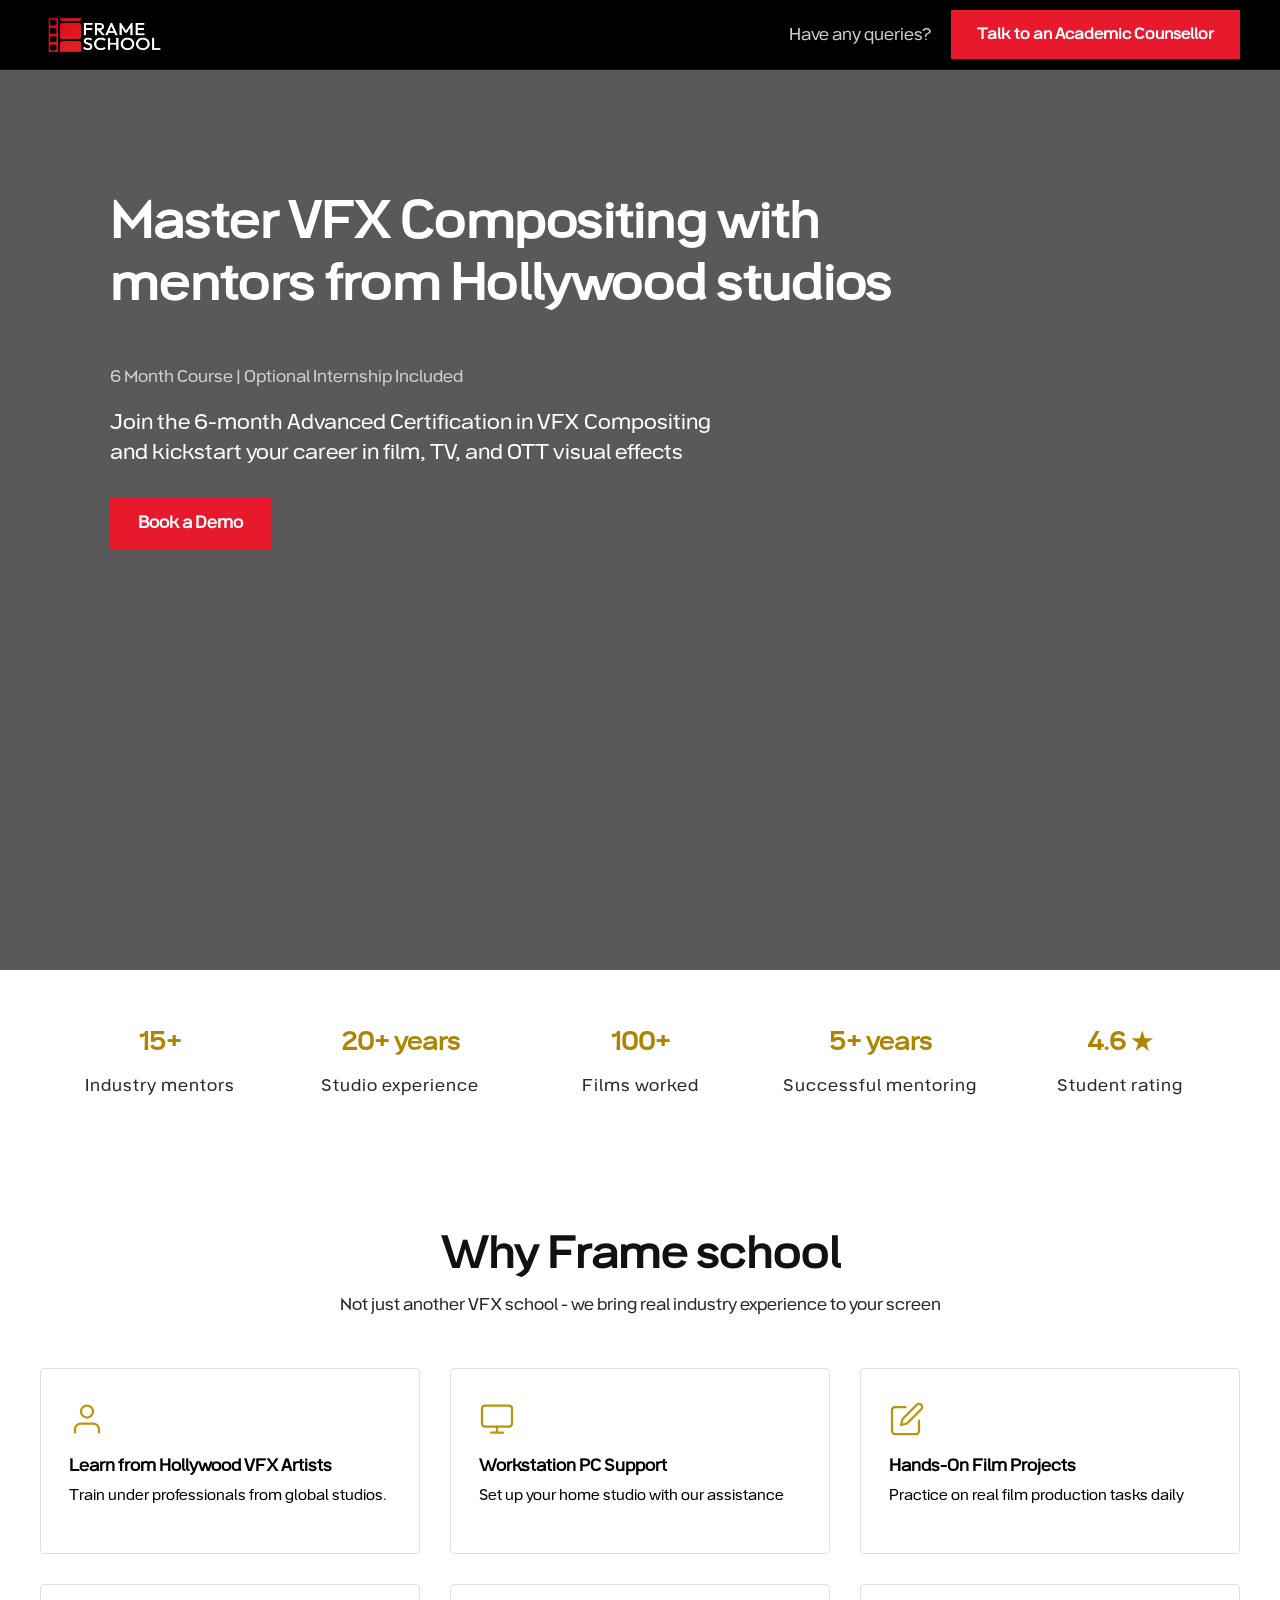
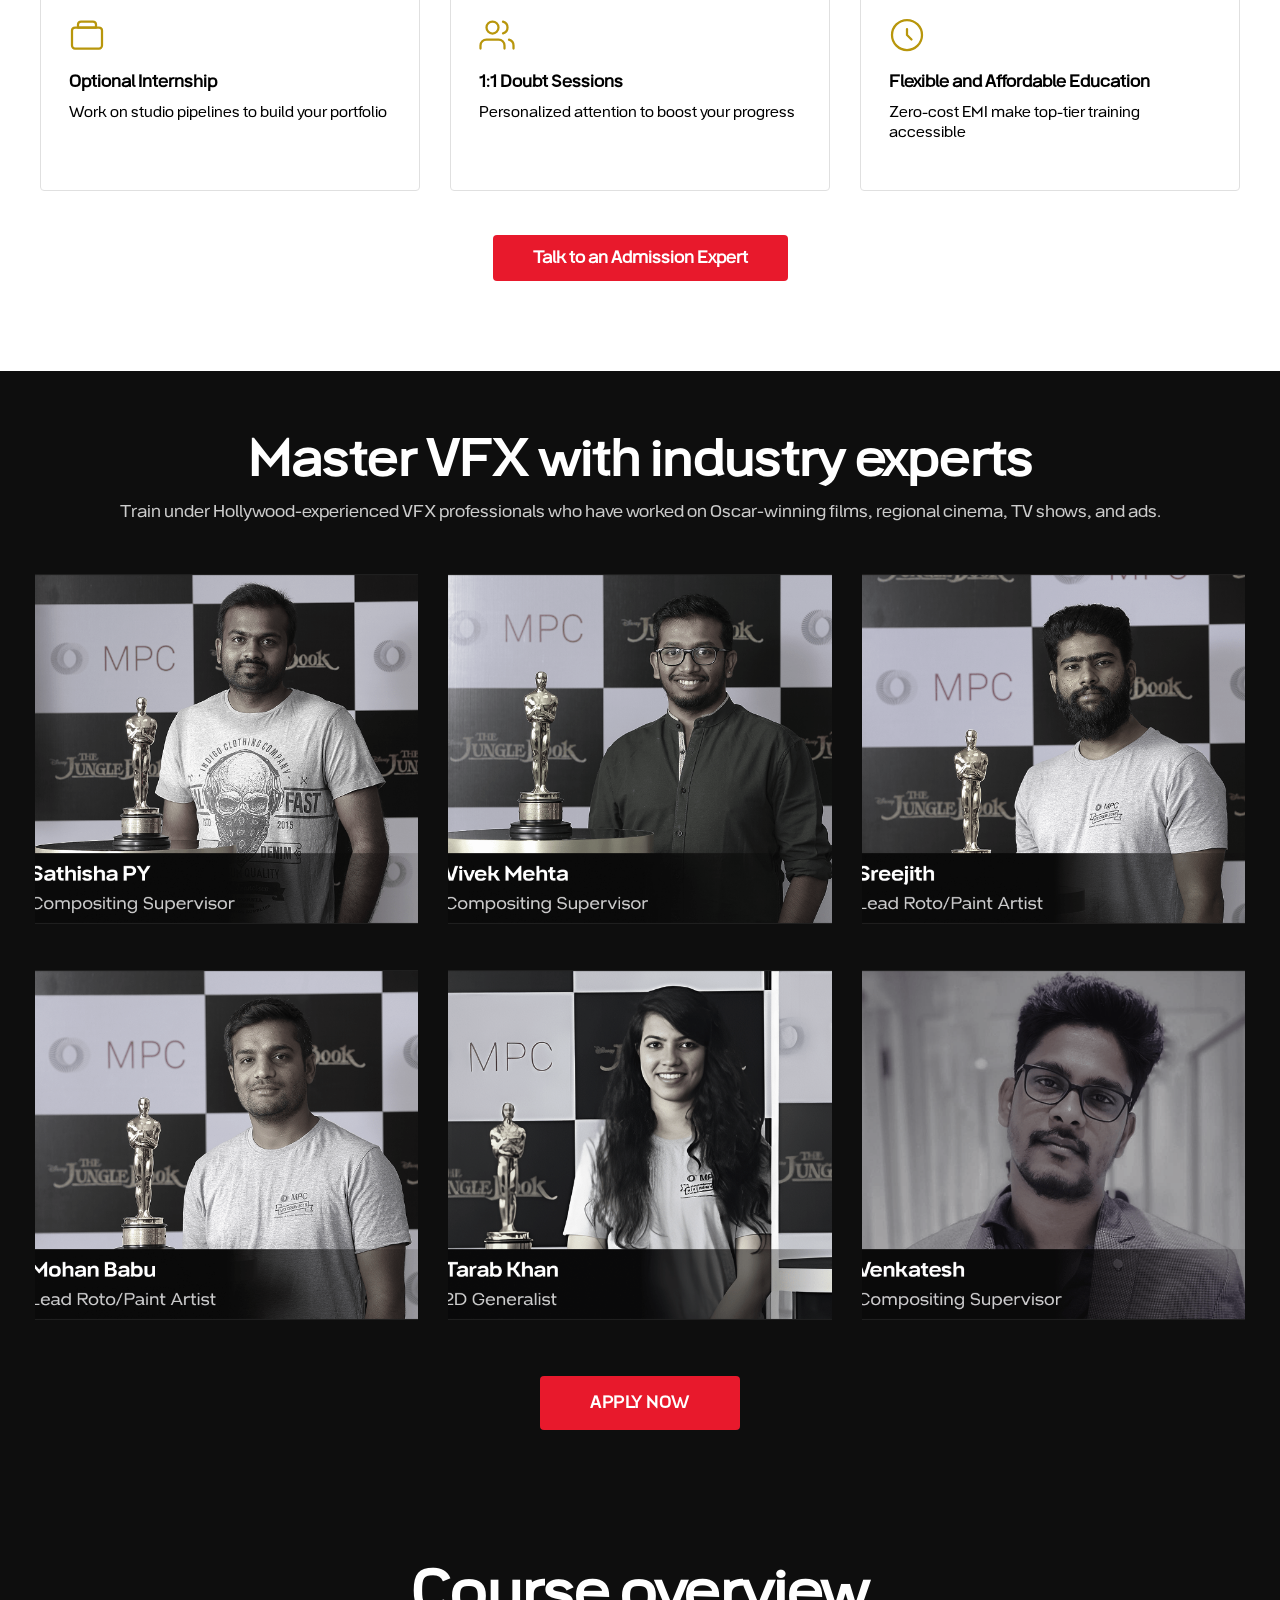
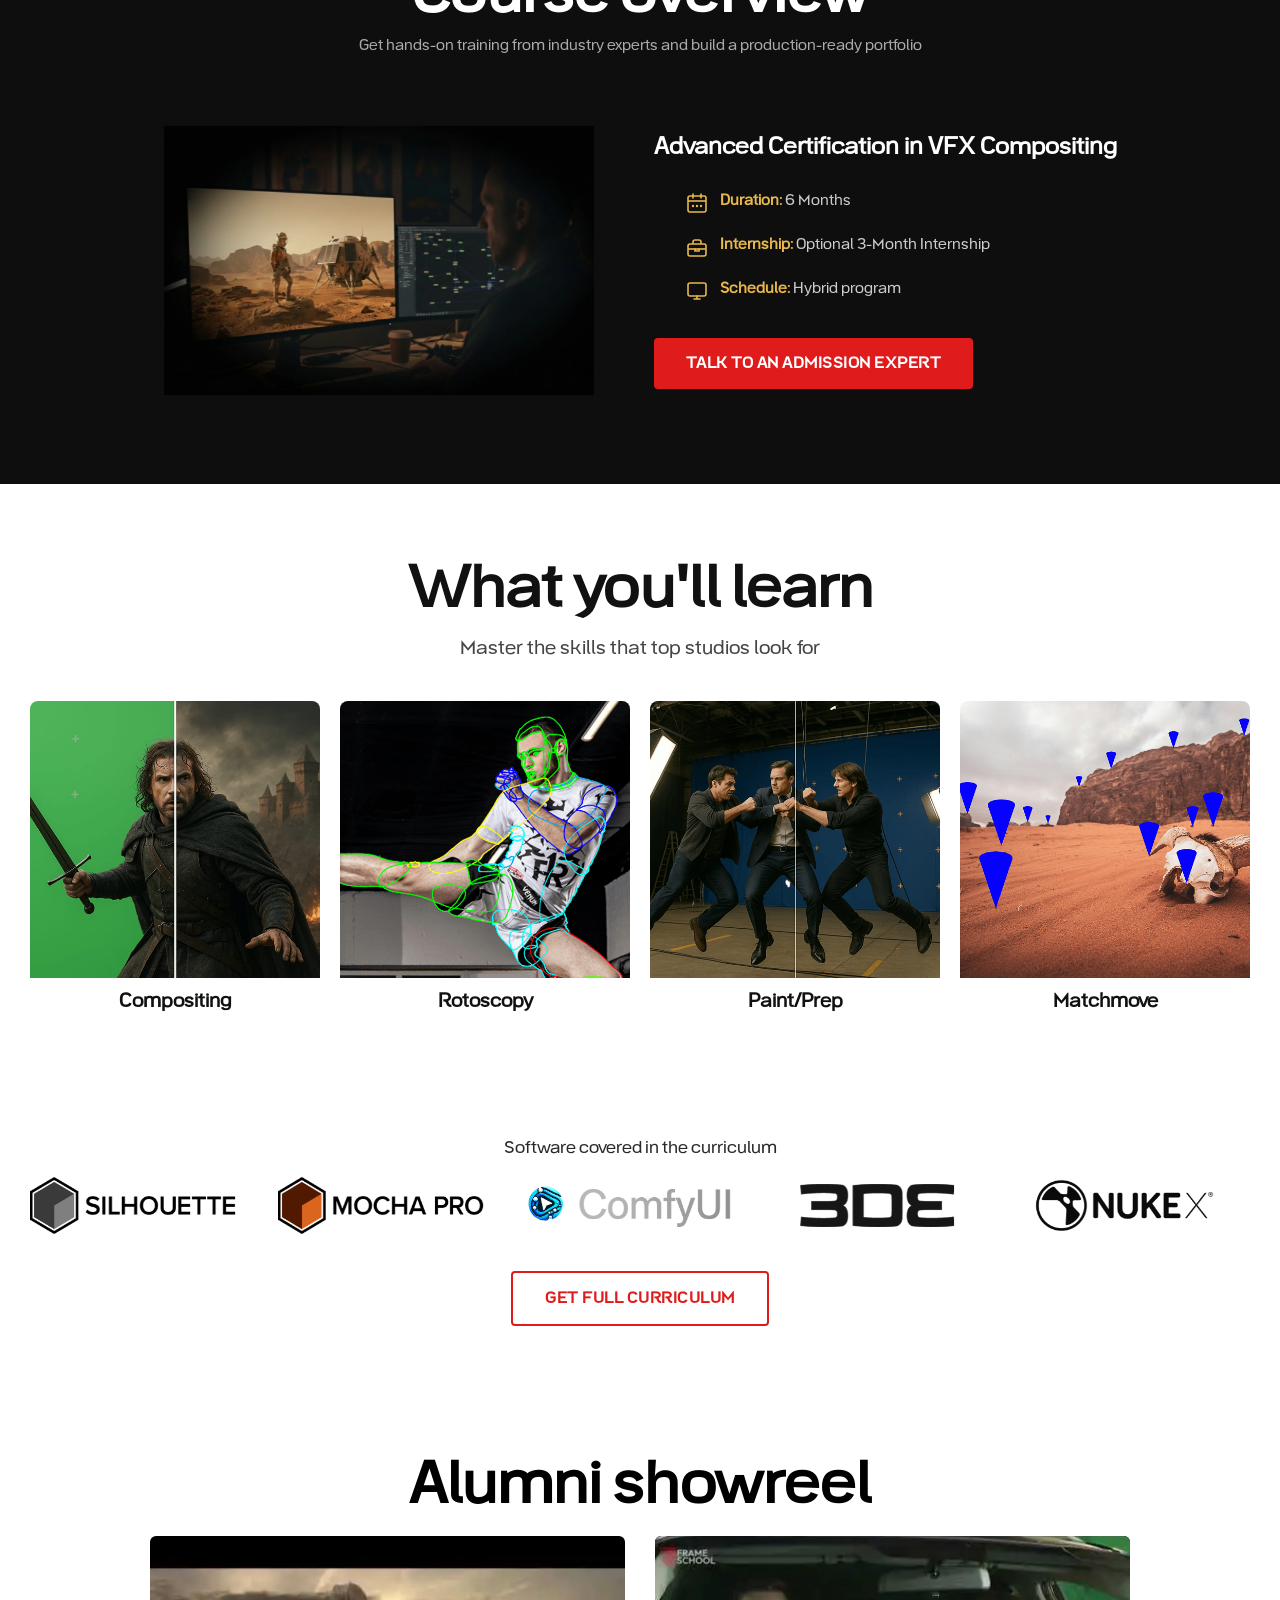
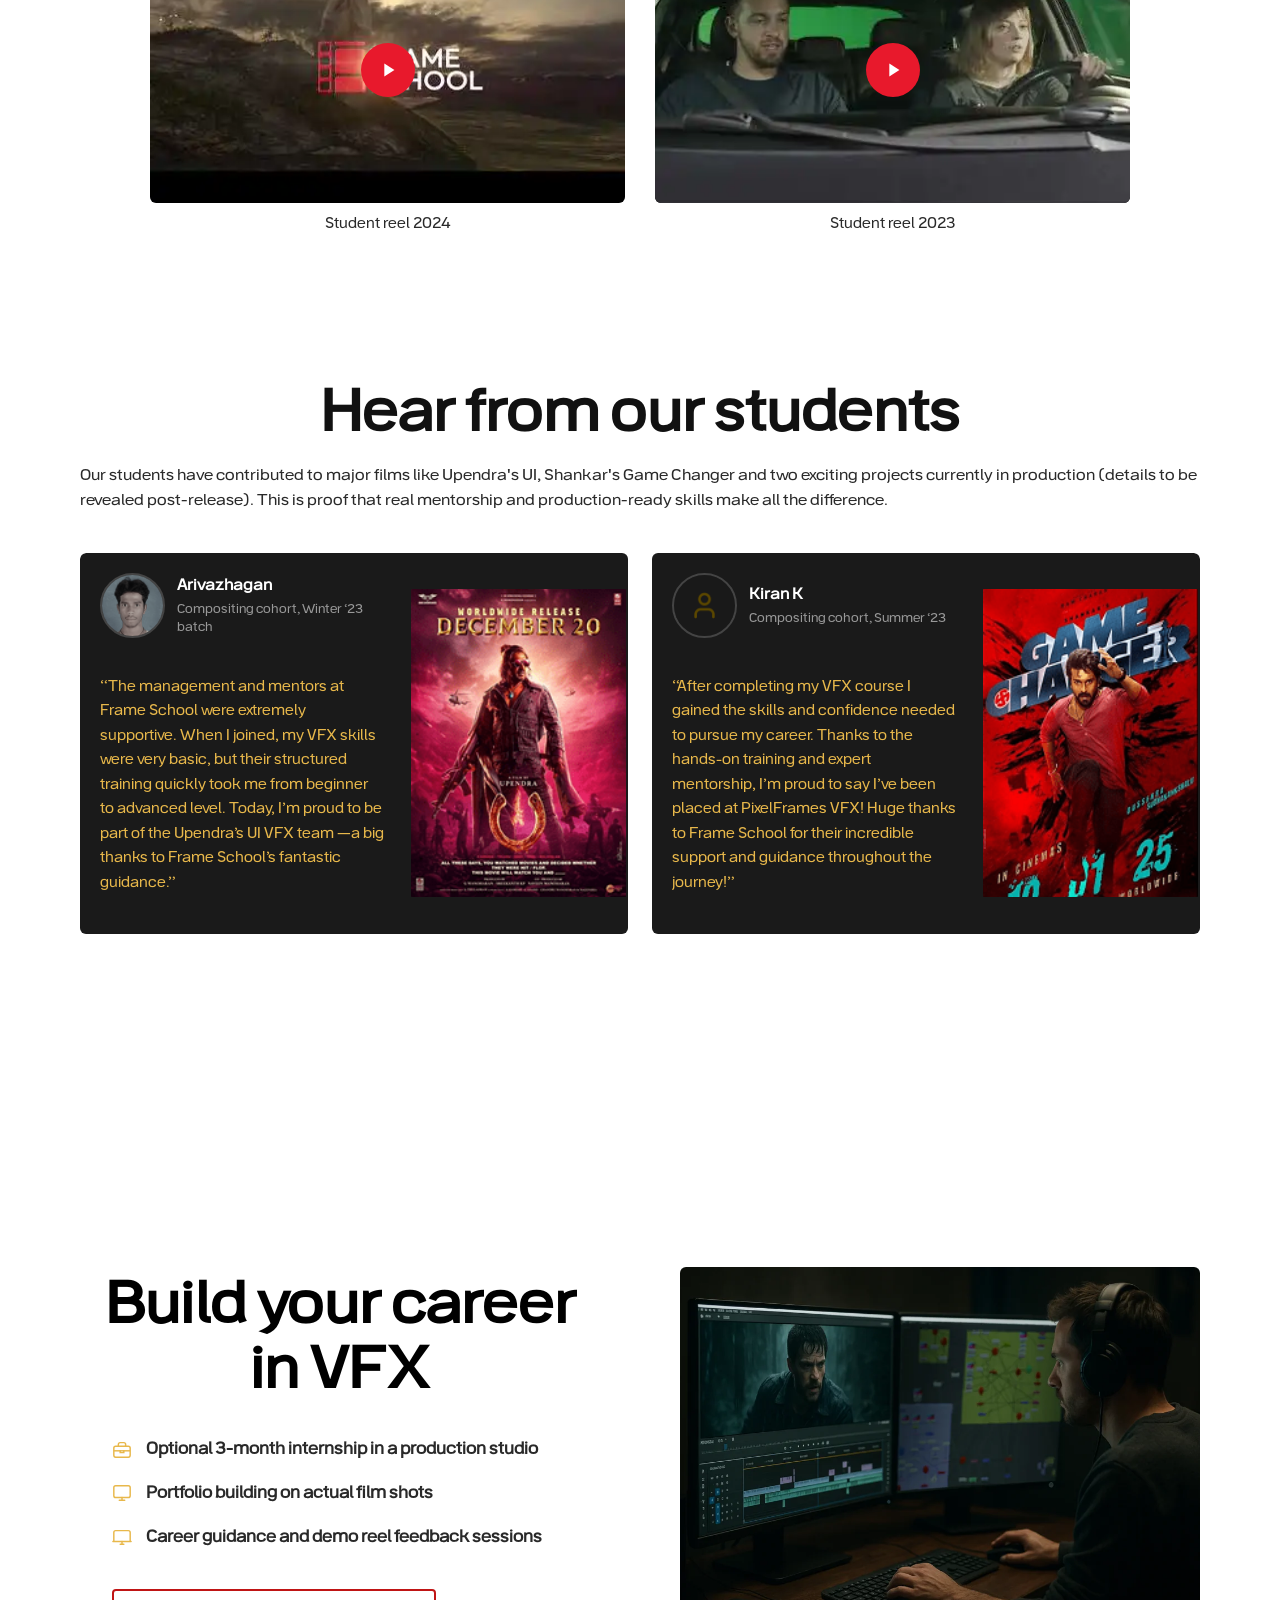
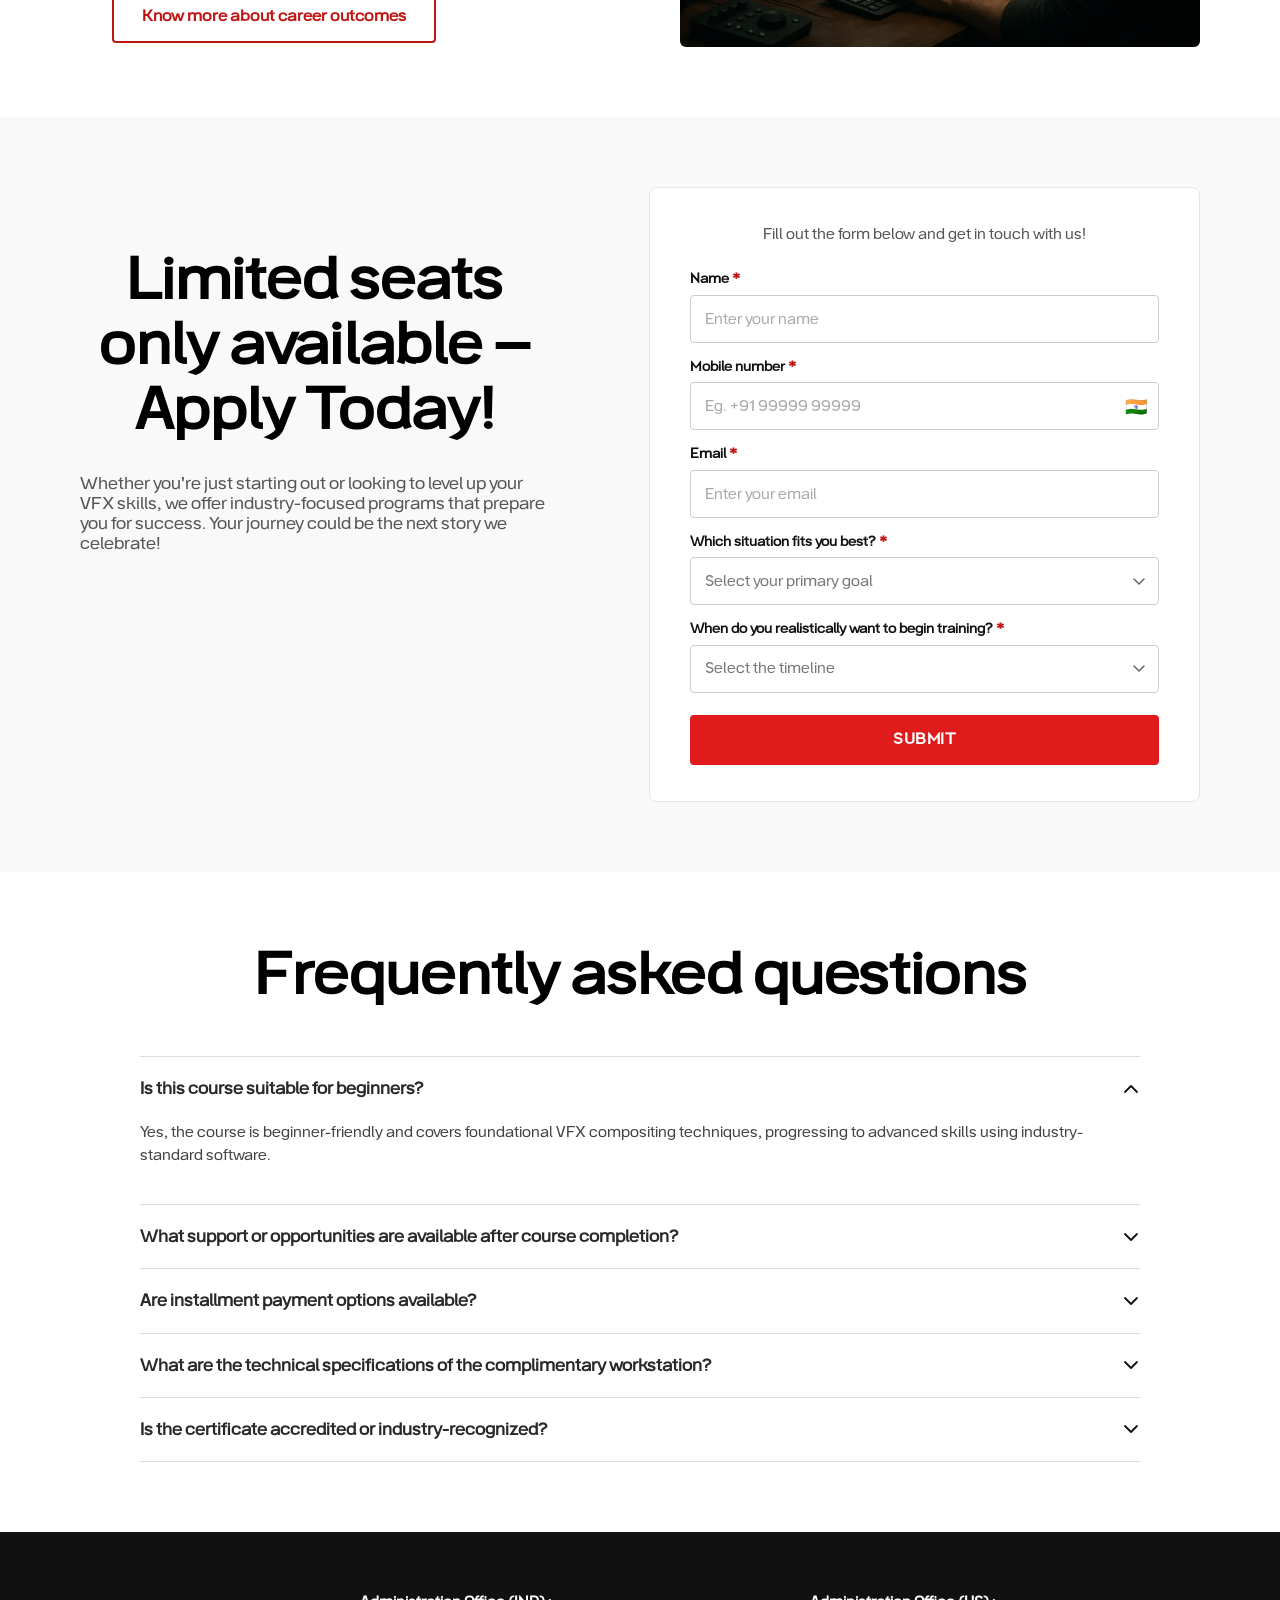
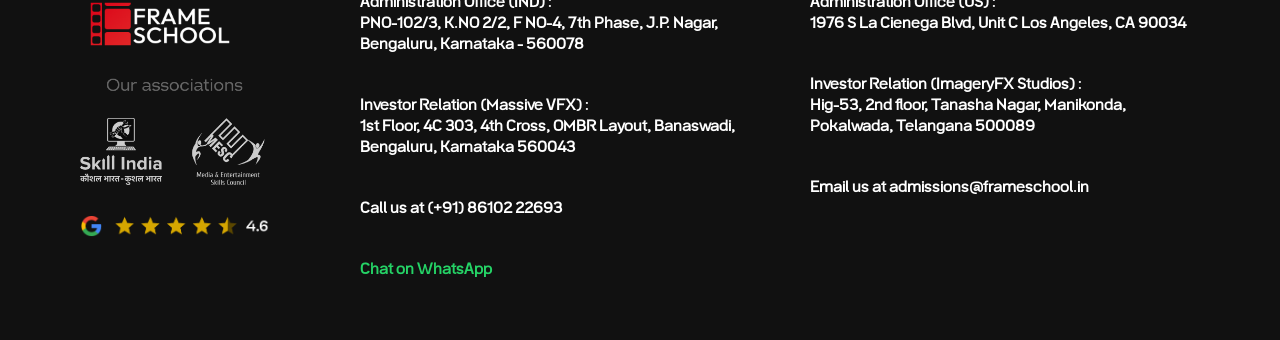
==== commit 013cf66c: "removed textarea" ====
--- a/index.html
+++ b/index.html
@@ -772,11 +772,6 @@
           <div class="form-error" id="timeline-error">This field is required.</div>
         </div>
 
-        <div class="form-group">
-          <label class="form-label">Tell us more about yourself <span class="req">*</span></label>
-          <textarea id="about" class="form-textarea"></textarea>
-          <div class="form-error" id="about-error">This field is mandatory.</div>
-        </div>
 
         <button class="form-btn" onclick="handleSubmit()">Submit</button>
       </div>
@@ -798,7 +793,7 @@
         <div class="faq-item aos-item" data-animation="fadeInUp" data-delay="0">
           <input type="checkbox" id="faq1" class="faq-toggle" checked />
           <label class="faq-question" for="faq1">
-            <span>Is this course suitable for beginners?</span>
+            <span><strong>Is this course suitable for beginners?</strong></span>
             <svg class="faq-icon" width="18" height="18" viewBox="0 0 18 18" fill="none">
               <path d="M3 6l6 6 6-6" stroke="#111" stroke-width="1.8" stroke-linecap="round" stroke-linejoin="round"/>
             </svg>
@@ -811,7 +806,7 @@
         <div class="faq-item aos-item" data-animation="fadeInUp" data-delay="100">
           <input type="checkbox" id="faq2" class="faq-toggle" />
           <label class="faq-question" for="faq2">
-            <span>What support or opportunities are available after course completion?</span>
+            <span><strong>What support or opportunities are available after course completion?</strong></span>
             <svg class="faq-icon" width="18" height="18" viewBox="0 0 18 18" fill="none">
               <path d="M3 6l6 6 6-6" stroke="#111" stroke-width="1.8" stroke-linecap="round" stroke-linejoin="round"/>
             </svg>
@@ -824,7 +819,7 @@
         <div class="faq-item aos-item" data-animation="fadeInUp" data-delay="200">
           <input type="checkbox" id="faq3" class="faq-toggle" />
           <label class="faq-question" for="faq3">
-            <span>Are installment payment options available?</span>
+            <span><strong>Are installment payment options available?</strong></span>
             <svg class="faq-icon" width="18" height="18" viewBox="0 0 18 18" fill="none">
               <path d="M3 6l6 6 6-6" stroke="#111" stroke-width="1.8" stroke-linecap="round" stroke-linejoin="round"/>
             </svg>
@@ -837,7 +832,7 @@
         <div class="faq-item aos-item" data-animation="fadeInUp" data-delay="300">
           <input type="checkbox" id="faq4" class="faq-toggle" />
           <label class="faq-question" for="faq4">
-            <span>What are the technical specifications of the complimentary workstation?</span>
+            <span><strong>What are the technical specifications of the complimentary workstation?</strong></span>
             <svg class="faq-icon" width="18" height="18" viewBox="0 0 18 18" fill="none">
               <path d="M3 6l6 6 6-6" stroke="#111" stroke-width="1.8" stroke-linecap="round" stroke-linejoin="round"/>
             </svg>
@@ -850,7 +845,7 @@
         <div class="faq-item aos-item" data-animation="fadeInUp" data-delay="400">
           <input type="checkbox" id="faq5" class="faq-toggle" />
           <label class="faq-question" for="faq5">
-            <span>Is the certificate accredited or industry-recognized?</span>
+            <span><strong>Is the certificate accredited or industry-recognized?</strong></span>
             <svg class="faq-icon" width="18" height="18" viewBox="0 0 18 18" fill="none">
               <path d="M3 6l6 6 6-6" stroke="#111" stroke-width="1.8" stroke-linecap="round" stroke-linejoin="round"/>
             </svg>
@@ -1040,7 +1035,6 @@
       { id: 'email', errorId: 'email-error' },
       { id: 'goal', errorId: 'goal-error' },
       { id: 'timeline', errorId: 'timeline-error' },
-      { id: 'about', errorId: 'about-error' },
     ];
 
     fields.forEach(function({ id, errorId }) {
@@ -1069,13 +1063,13 @@
       display_name: document.getElementById('name').value.trim(),
       notes:
         document.getElementById('goal').value.trim() + ' | ' +
-        document.getElementById('timeline').value.trim() + ' | ' +
-        document.getElementById('about').value.trim(),
+        document.getElementById('timeline').value.trim(),
+        
       source: getParam('utm_source') || 'Landing Page',
       other_fields: {
         goal: document.getElementById('goal').value.trim(),
         timeline: document.getElementById('timeline').value.trim(),
-        about: document.getElementById('about').value.trim(),
+       
         utm_source: getParam('utm_source'),
         utm_medium: getParam('utm_medium'),
         utm_campaign: getParam('utm_campaign'),
